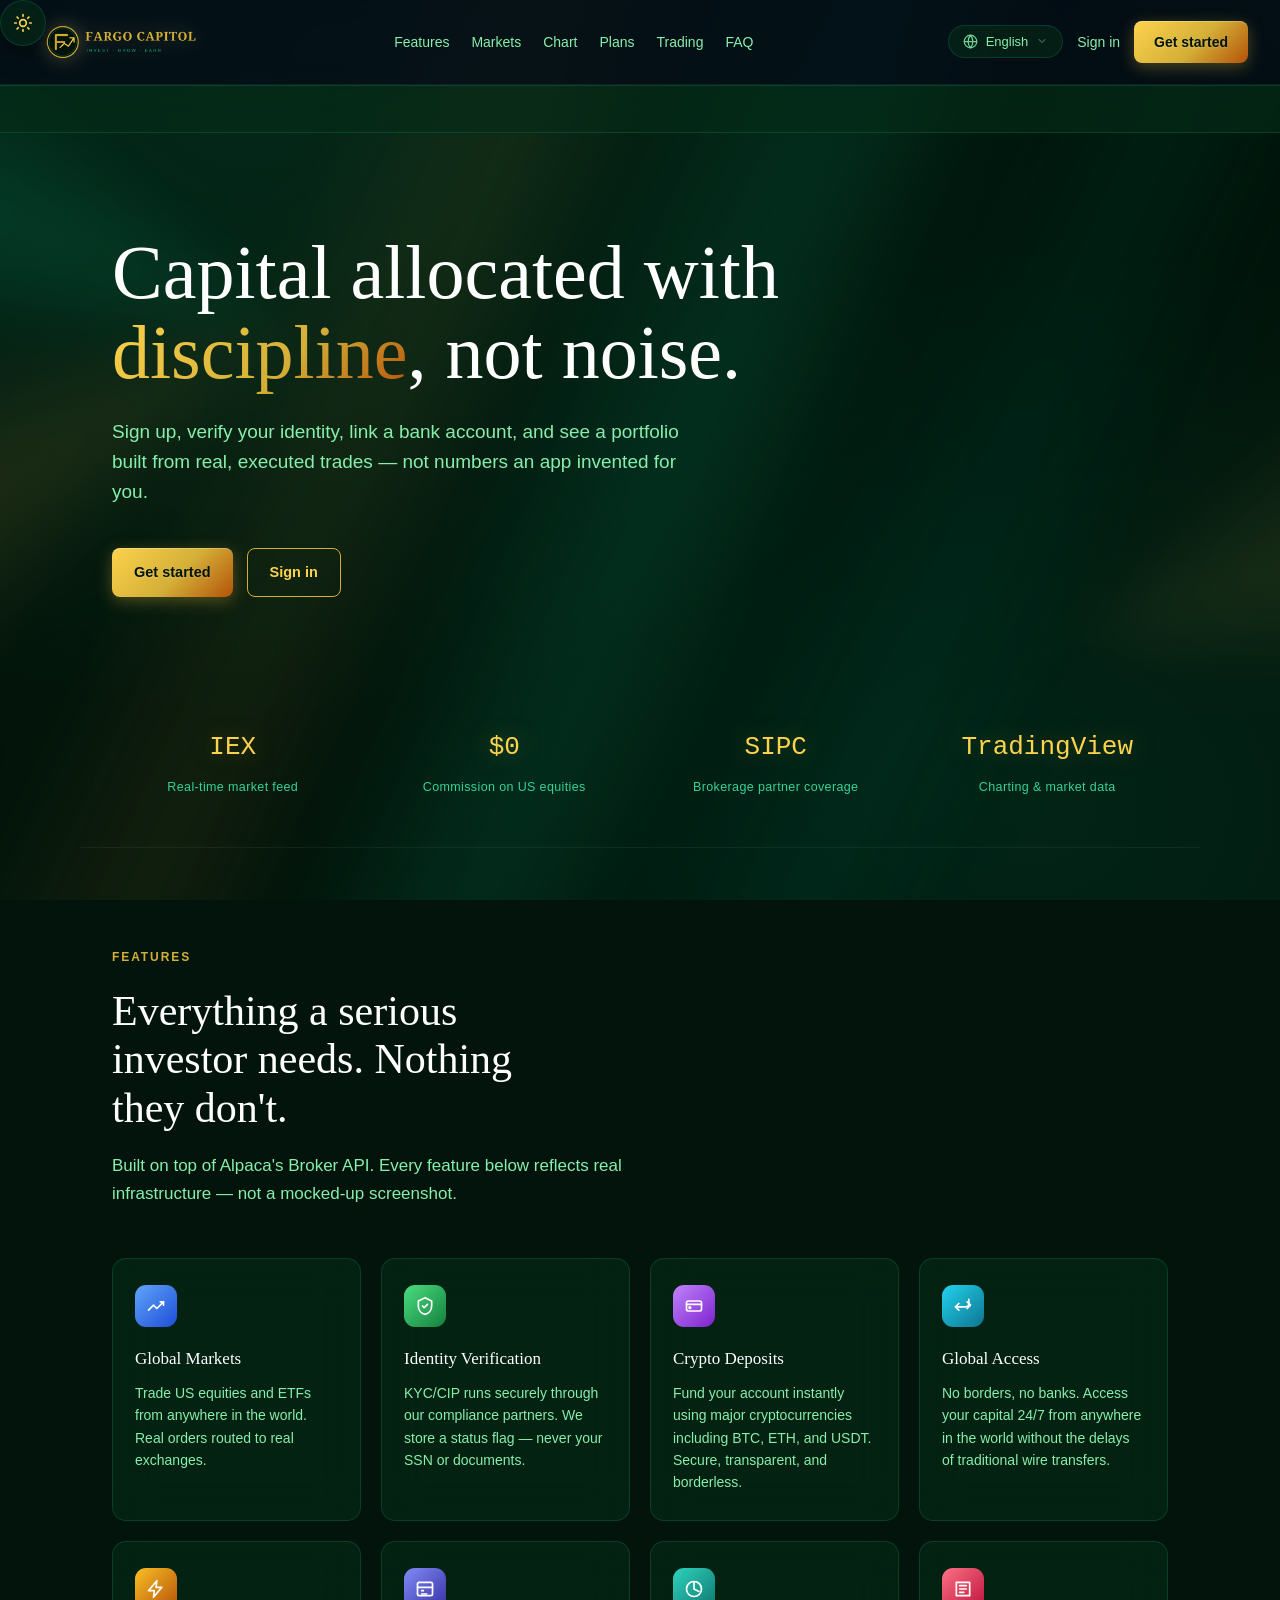
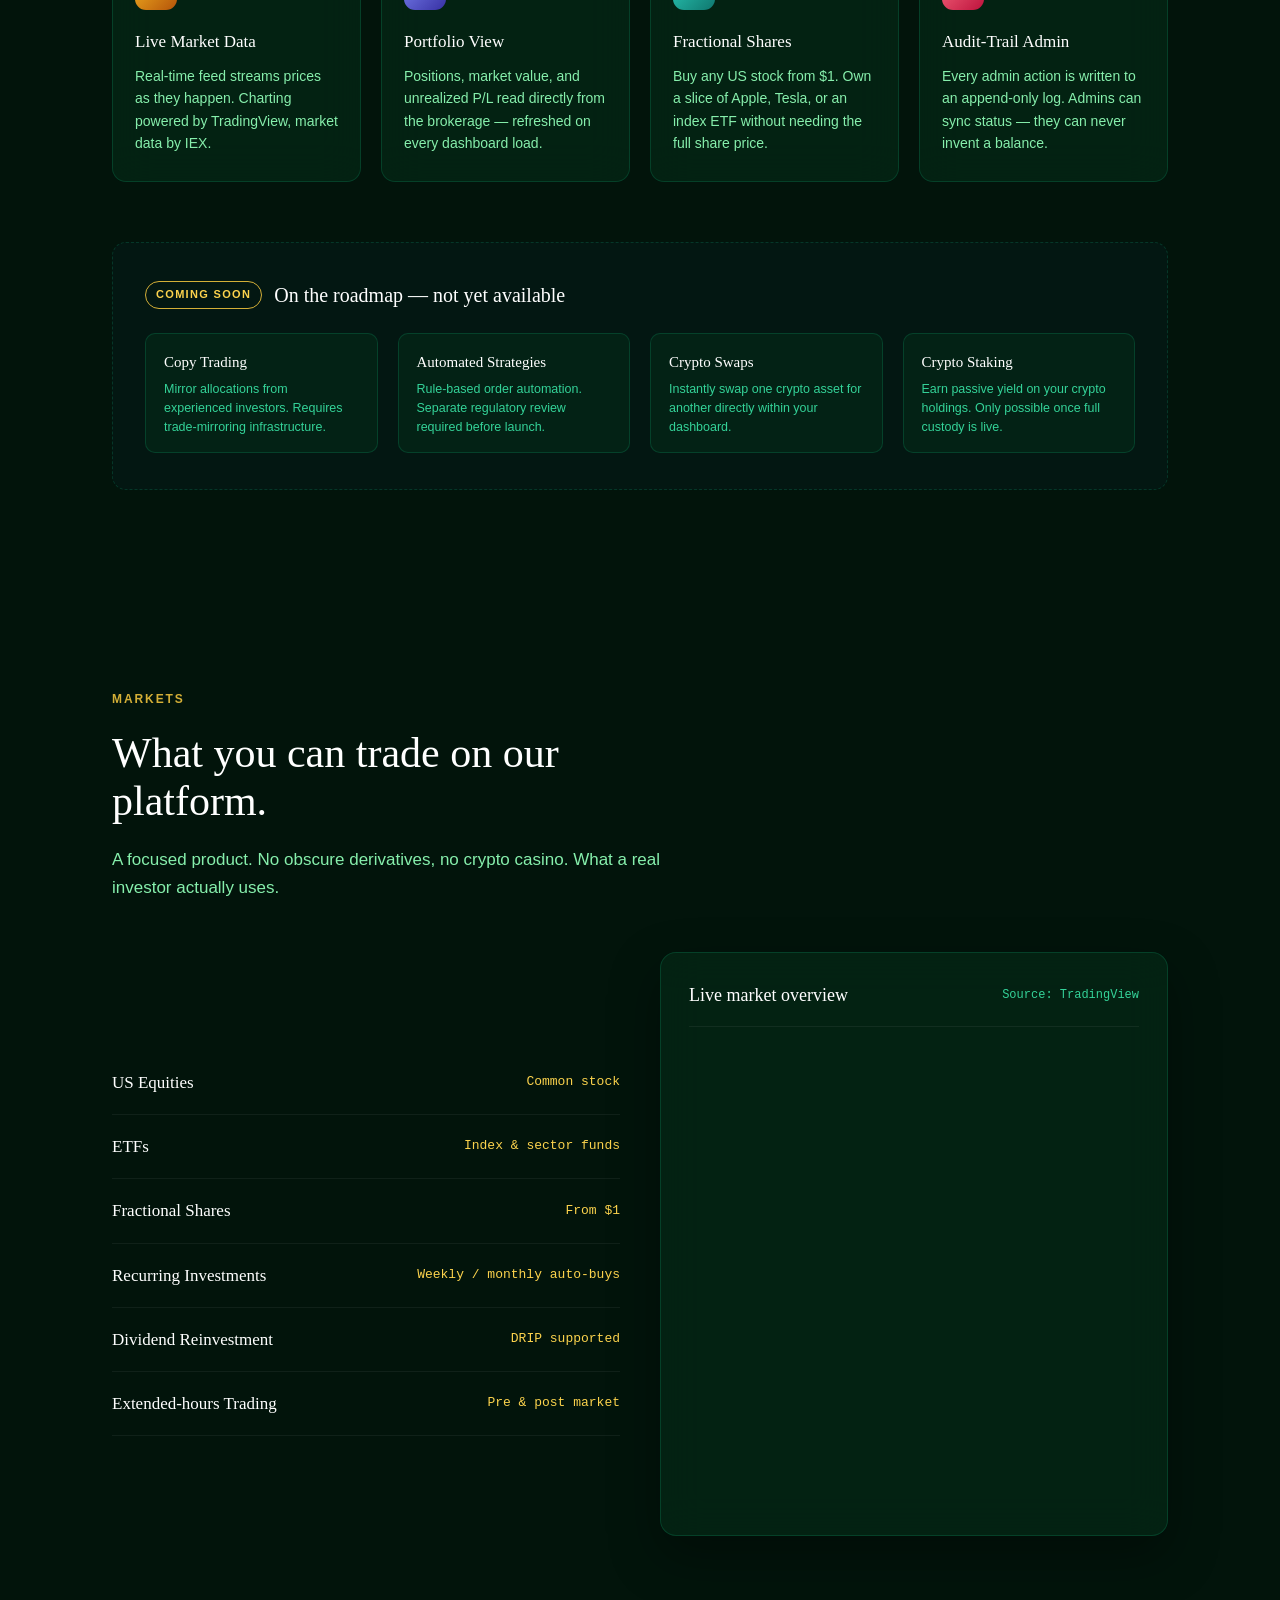
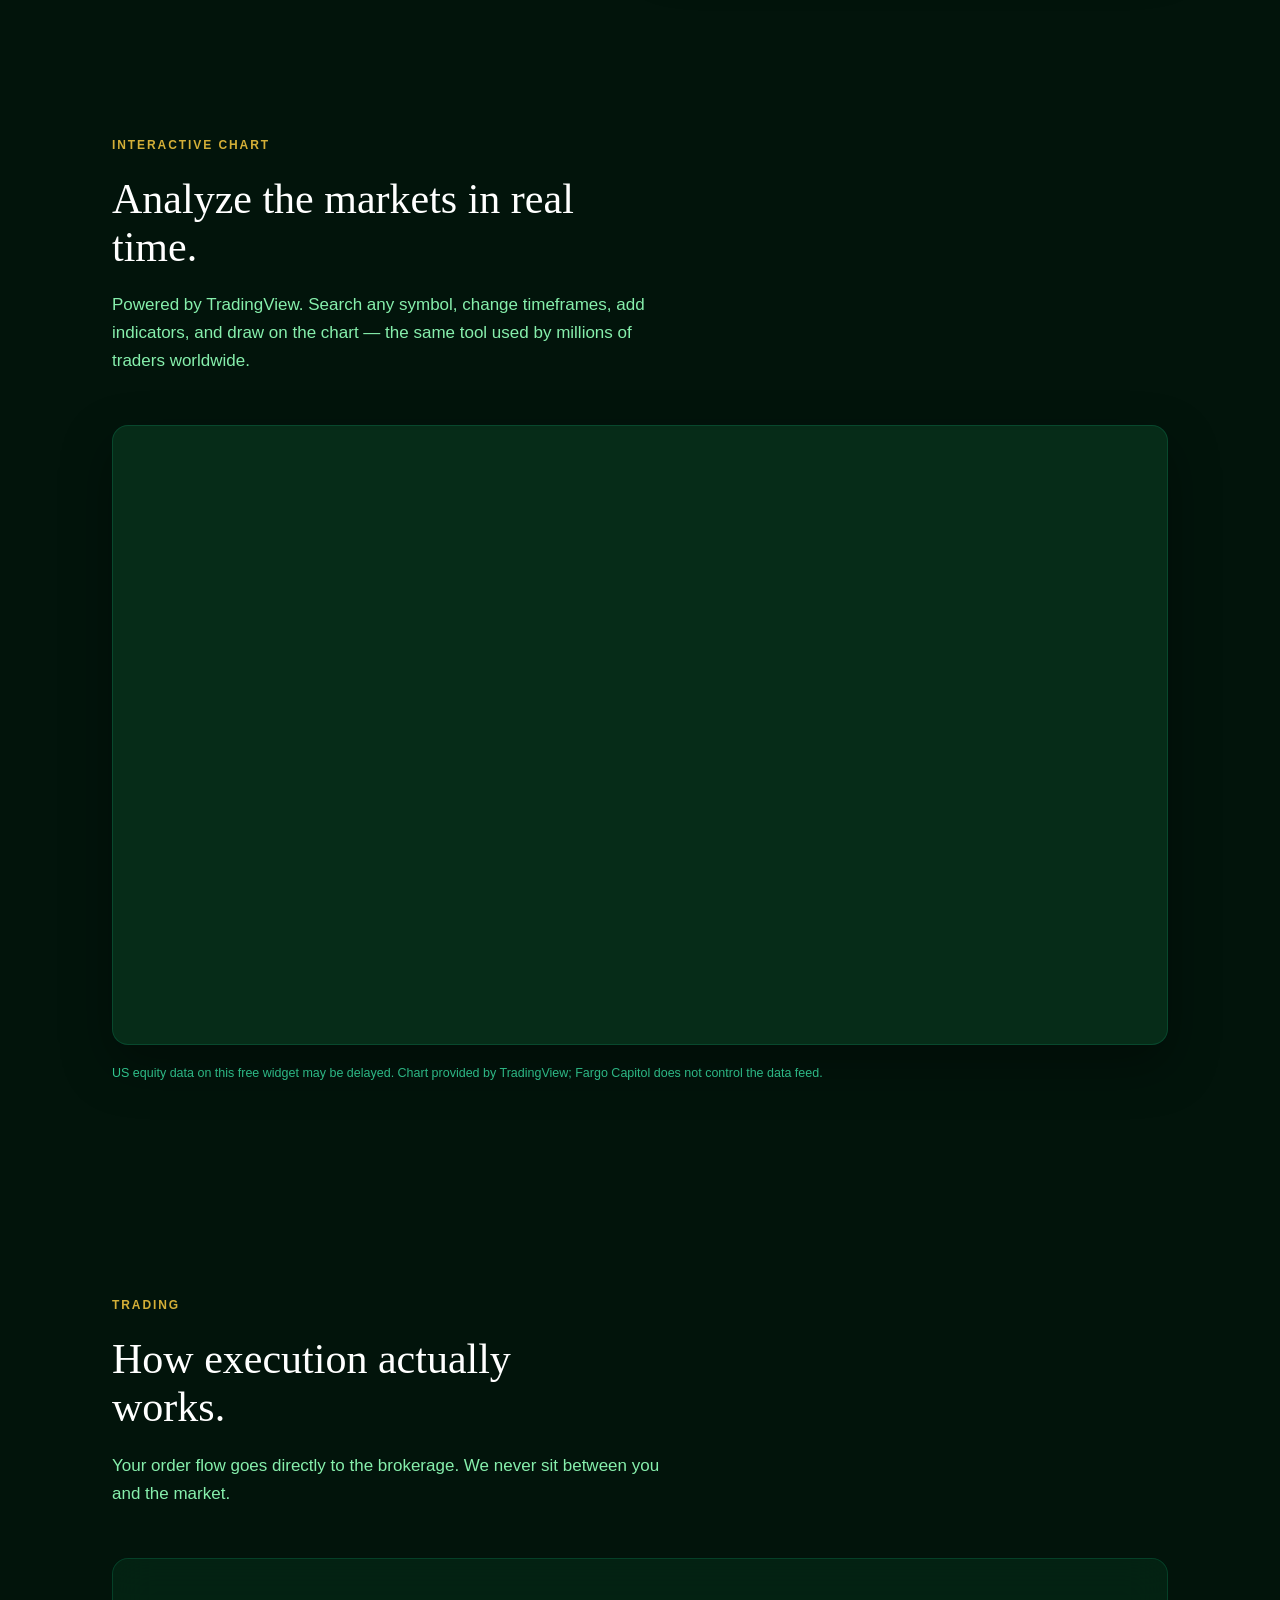
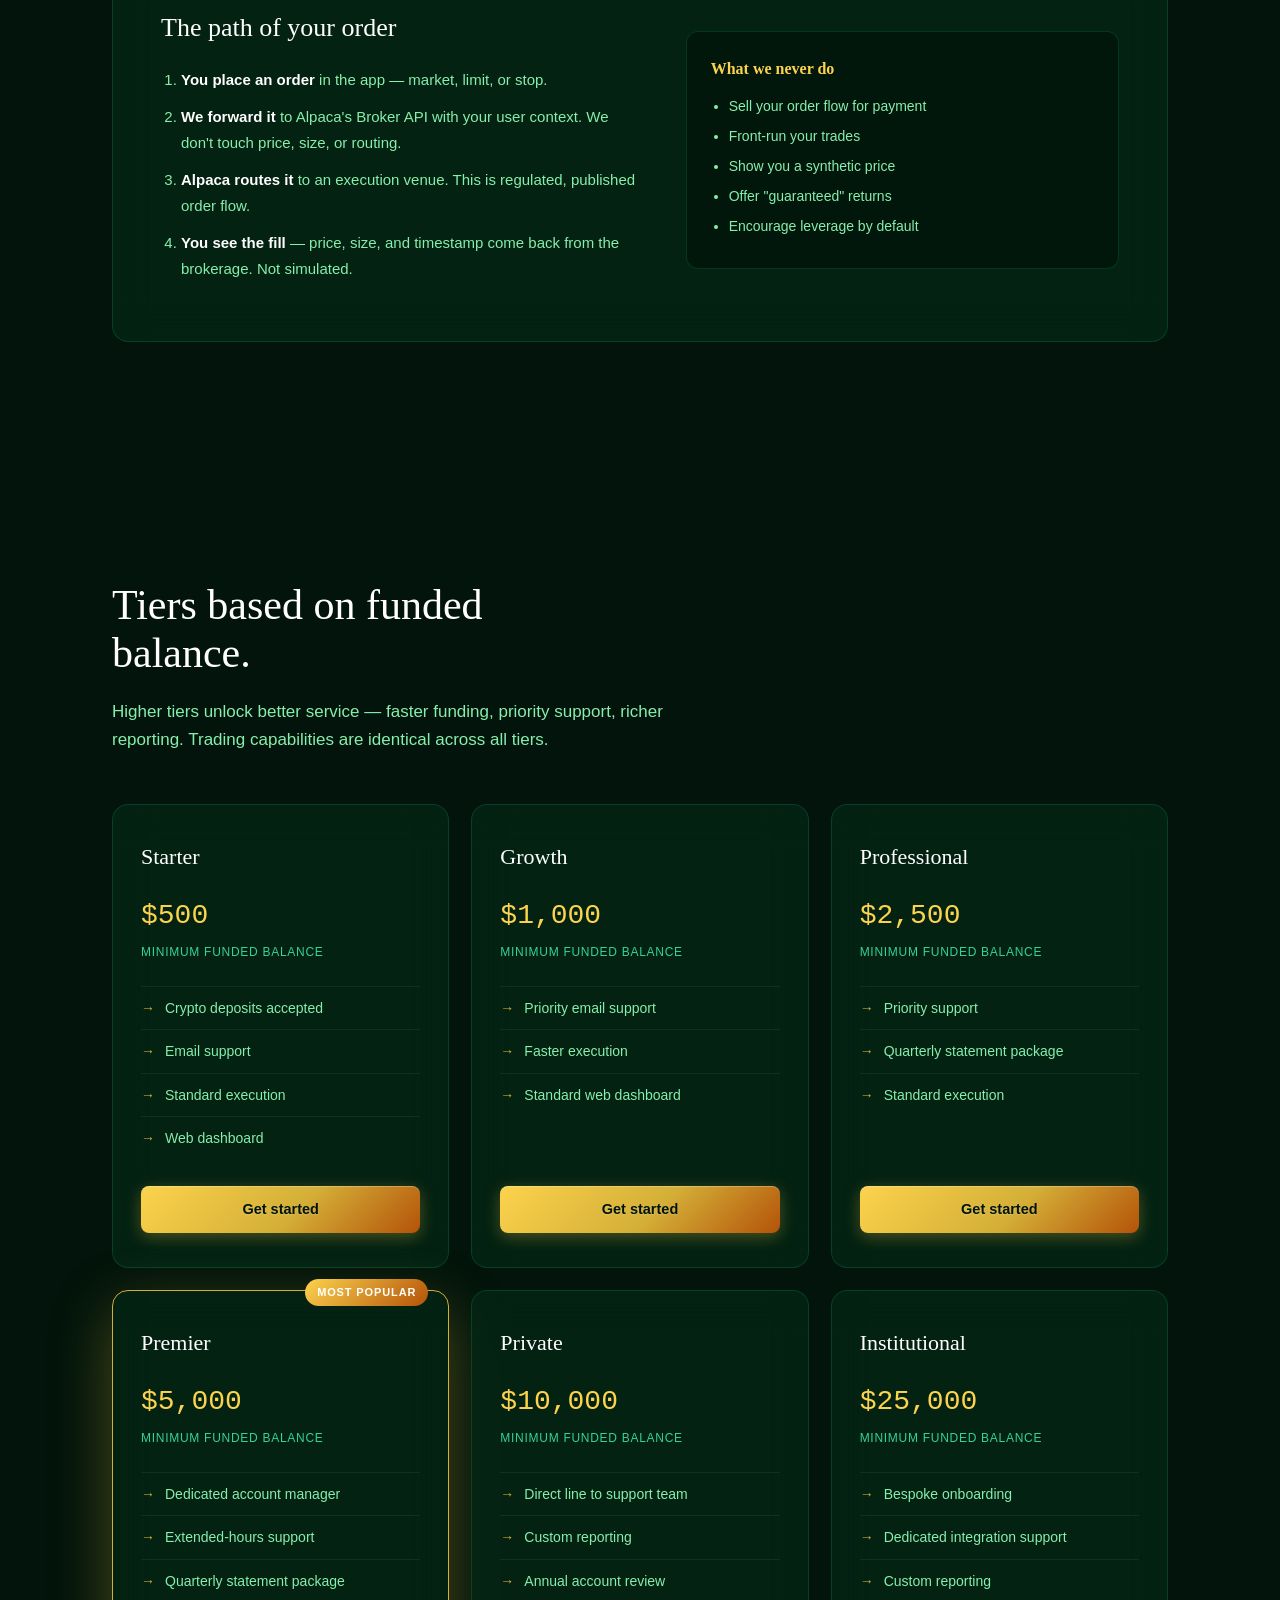
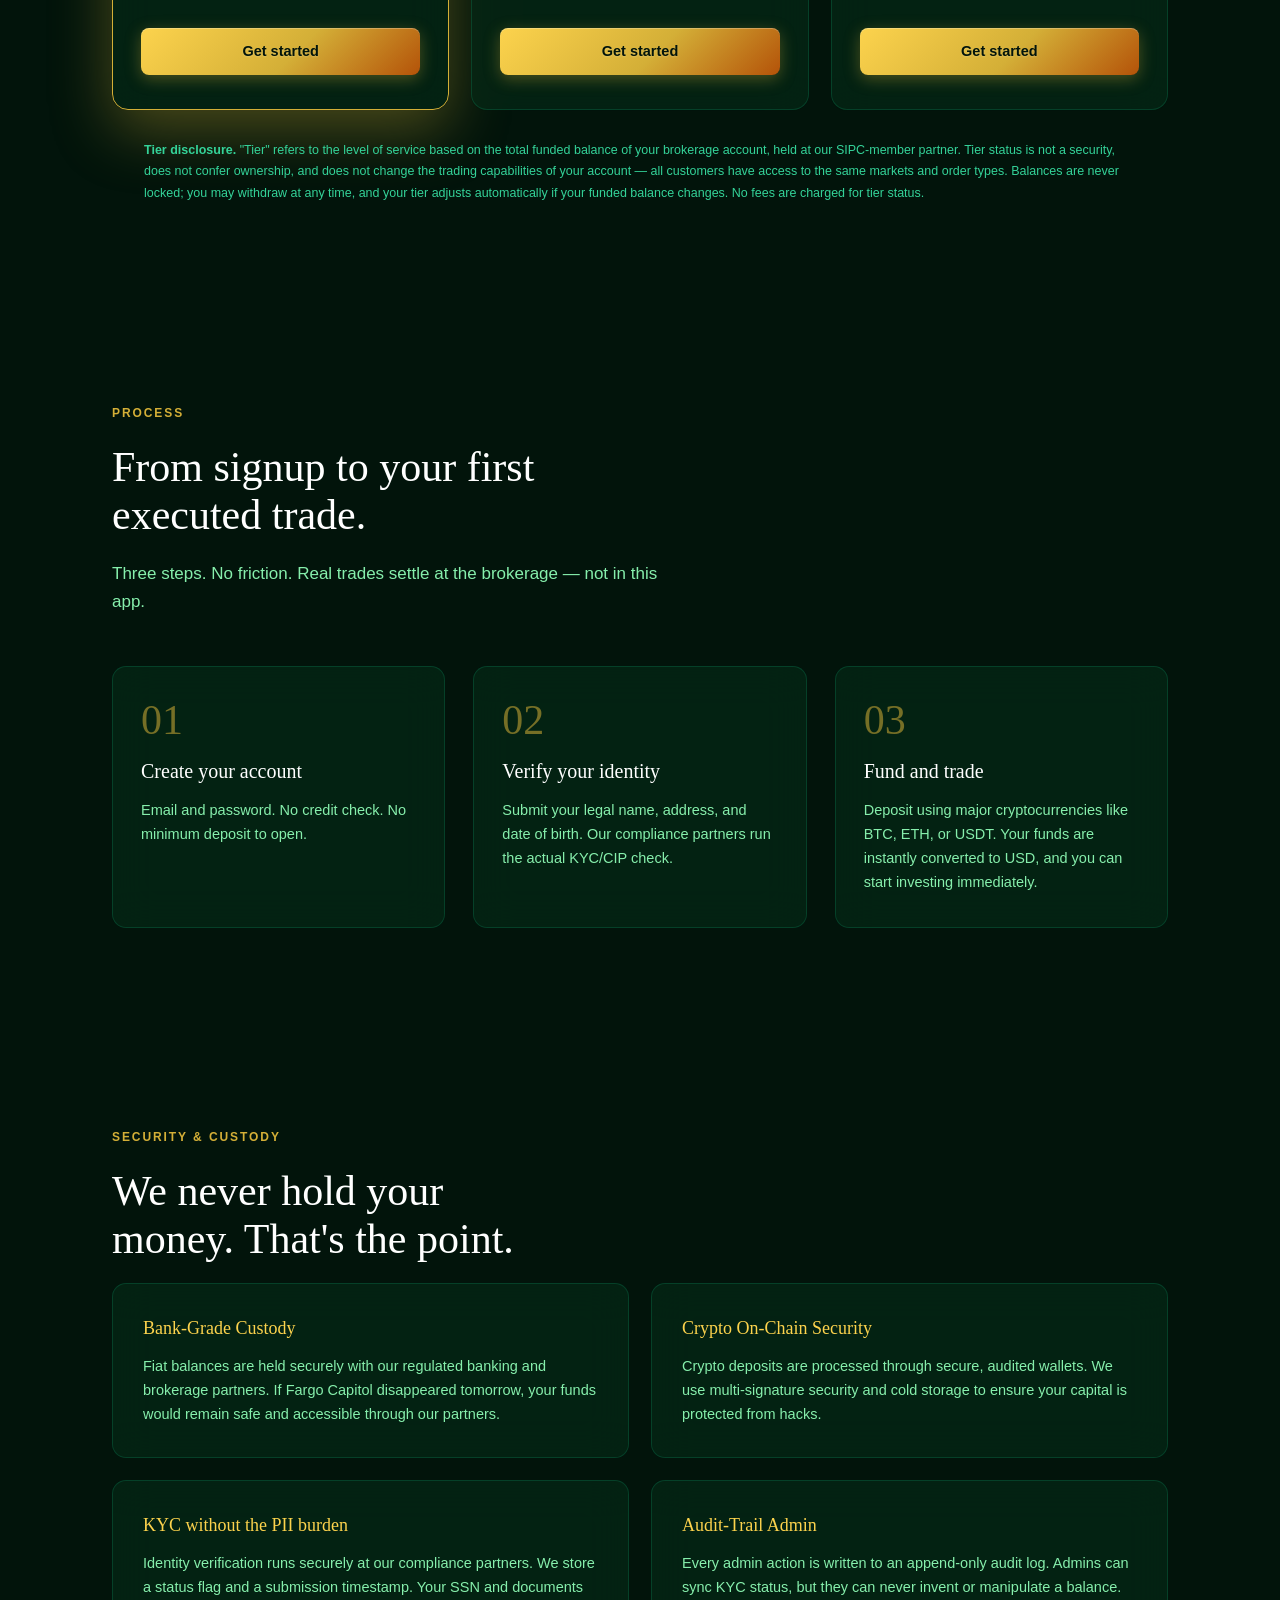
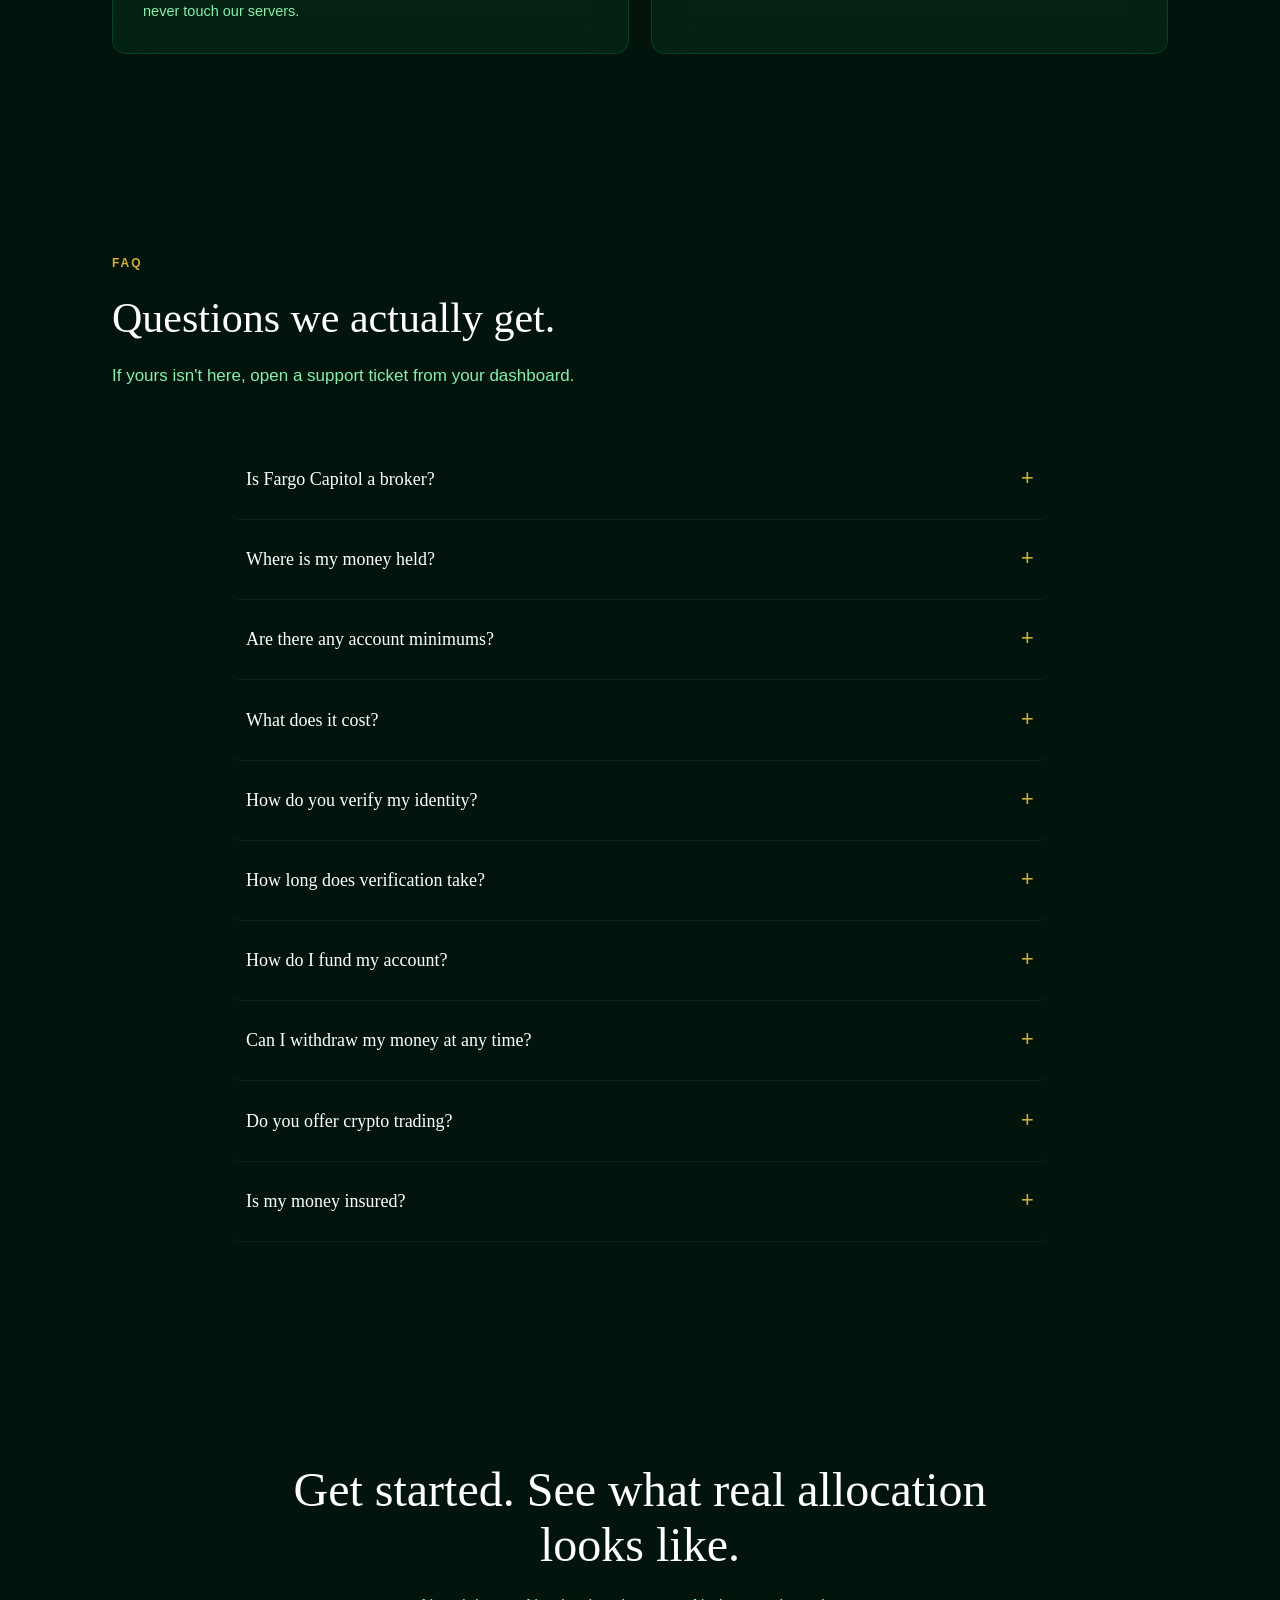
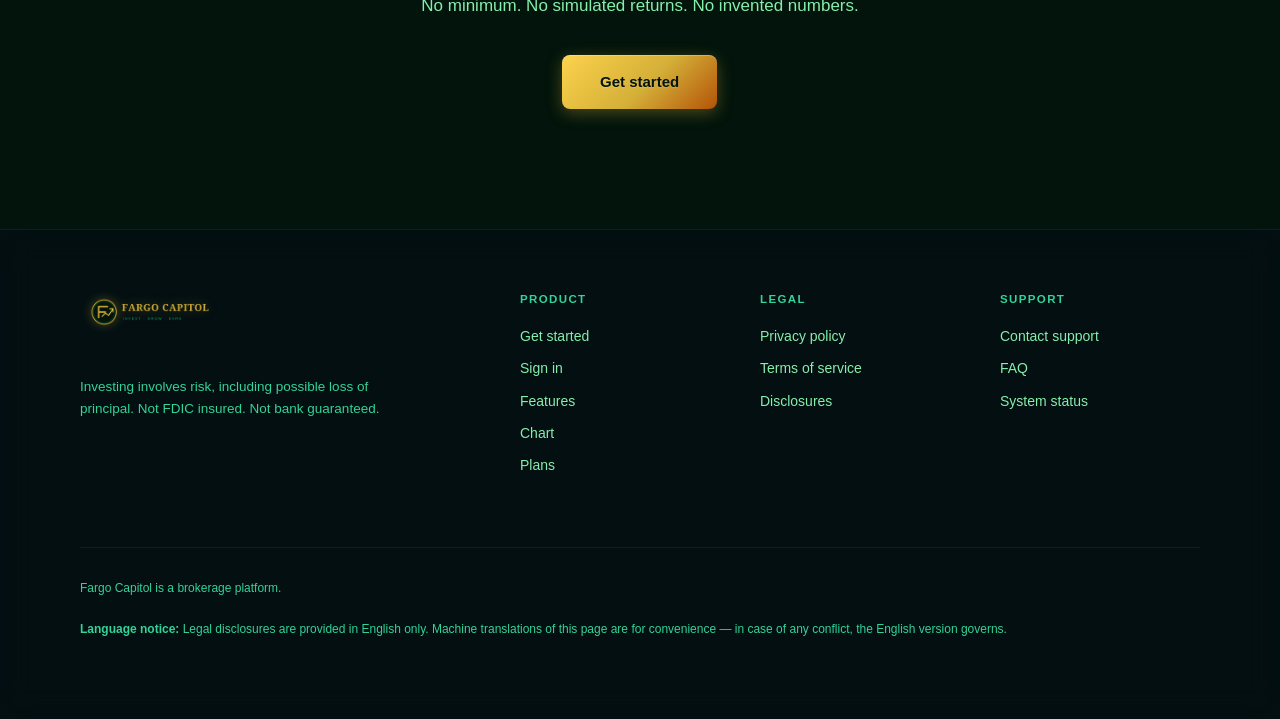
==== index.html @ 78cd5034 "Update paths for logo and theme script in index.html" ====
<!DOCTYPE html>
<html lang="en" data-theme="dark">
<head>
  <!-- PWA -->
<link rel="manifest" href="/manifest.webmanifest">
<meta name="theme-color" content="#02140B">
<meta name="apple-mobile-web-app-capable" content="yes">
<meta name="apple-mobile-web-app-status-bar-style" content="black-translucent">
<meta name="apple-mobile-web-app-title" content="WSC">
<link rel="apple-touch-icon" href="/images/pwa/icon-192-v2.png">
<link rel="icon" href="/images/pwa/icon-192-v2.png">
<meta charset="UTF-8">
<meta name="viewport" content="width=device-width, initial-scale=1.0">
<title>Fargo Capitol — Capital allocated with discipline</title>
<script>
  (function(){
    var t = localStorage.getItem("wsc_theme") || "dark";
    document.documentElement.setAttribute("data-theme", t);
  })();
</script>
<link rel="stylesheet" href="/css/styles.css">
<style>
  /* ============================================================
     LANDING PAGE
     ============================================================ */
  .lp-shell { position: relative; z-index: 1; min-height: 100vh; }

  /* Nav */
  .lp-nav {
    position: sticky; top: 0; z-index: 10;
    padding: 18px 32px;
    display: flex; align-items: center; justify-content: space-between;
    border-bottom: 1px solid var(--line-soft);
    background: rgba(5, 11, 24, 0.72);
    backdrop-filter: blur(18px);
  }
  html[data-theme="light"] .lp-nav { background: rgba(240, 244, 251, 0.78); }
  .lp-nav-mark { font-family: var(--serif); font-size: 20px; color: var(--text); text-decoration: none; }
  .lp-nav-mark em { font-style: normal; color: var(--gold-bright); }
  .lp-nav-links { display: flex; align-items: center; gap: 22px; }
  .lp-nav-links a { color: var(--text-dim); text-decoration: none; font-size: 14px; transition: color 0.2s; }
  .lp-nav-links a:hover { color: var(--text); }


  /* Language selector */
  .lang-select { position: relative; }
  .lang-trigger {
    display: inline-flex; align-items: center; gap: 8px;
    padding: 8px 14px; border-radius: 20px;
    border: 1px solid var(--line); background: var(--panel);
    color: var(--text-dim); font-size: 13px; font-family: var(--sans);
    cursor: pointer; transition: all 0.2s;
  }
  .lang-trigger:hover {
    border-color: var(--gold); color: var(--text);
    box-shadow: 0 0 0 1px rgba(96, 165, 250, 0.25), 0 8px 22px rgba(59, 130, 246, 0.18);
  }
  .lang-trigger .globe { width: 15px; height: 15px; opacity: 0.85; }
  .lang-trigger .caret { width: 12px; height: 12px; opacity: 0.6; transition: transform 0.2s; }
  .lang-trigger.open .caret { transform: rotate(180deg); }

  /* Apple-style glass menu */
  .lang-menu {
    position: absolute; top: calc(100% + 10px); right: 0;
    min-width: 220px; max-height: 340px; overflow: hidden;
    display: none; flex-direction: column;
    background: rgba(15, 26, 48, 0.75);
    backdrop-filter: blur(28px) saturate(180%);
    -webkit-backdrop-filter: blur(28px) saturate(180%);
    border: 1px solid rgba(255, 255, 255, 0.12);
    border-radius: 16px;
    box-shadow: 0 24px 60px rgba(0,0,0,0.55), inset 0 1px 0 rgba(255,255,255,0.08);
    z-index: 50; padding: 6px;
    animation: langIn 0.18s ease-out;
  }
  html[data-theme="light"] .lang-menu {
    background: rgba(255, 255, 255, 0.78);
    border-color: rgba(0, 0, 0, 0.08);
    box-shadow: 0 24px 60px rgba(0,0,0,0.18), inset 0 1px 0 rgba(255,255,255,0.9);
  }
  .lang-menu.open { display: flex; }
  @keyframes langIn {
    from { opacity: 0; transform: translateY(-6px) scale(0.97); }
    to   { opacity: 1; transform: translateY(0) scale(1); }
  }
  .lang-menu .list { overflow-y: auto; }
  .lang-menu .list::-webkit-scrollbar { width: 6px; }
  .lang-menu .list::-webkit-scrollbar-thumb { background: rgba(255,255,255,0.15); border-radius: 3px; }
  html[data-theme="light"] .lang-menu .list::-webkit-scrollbar-thumb { background: rgba(0,0,0,0.15); }
  .lang-menu .item {
    padding: 10px 14px; font-size: 14px; color: var(--text);
    border-radius: 10px; cursor: pointer;
    display: flex; align-items: center; gap: 10px;
    transition: background 0.12s;
  }
  .lang-menu .item:hover, .lang-menu .item.active { background: rgba(96, 165, 250, 0.16); }
  .lang-menu .item .flag { font-size: 16px; }
  .lang-menu .item .native { font-size: 12.5px; color: var(--text-dimmer); margin-left: auto; }

  /* Hero */
  .lp-hero { max-width: 1120px; margin: 0 auto; padding: 100px 32px 80px; }
  .lp-hero h1 {
    font-family: var(--serif); font-weight: 500;
    font-size: clamp(40px, 6.5vw, 76px);
    line-height: 1.05; max-width: 18ch;
    margin: 0 0 24px; color: var(--text);
  }
  .lp-hero h1 em {
    font-style: normal;
    background: linear-gradient(135deg, var(--gold-bright), var(--gold) 60%, var(--gold-deep));
    -webkit-background-clip: text; background-clip: text; color: transparent;
  }
  .lp-hero .subhead { font-size: 19px; max-width: 56ch; color: var(--text-dim); margin: 0 0 40px; line-height: 1.6; }
  .lp-hero .actions { display: flex; gap: 14px; flex-wrap: wrap; }

  /* TradingView Ticker Tape wrapper */
  .tv-ticker-wrapper {
    color-scheme: light;
    border-top: 1px solid var(--line);
    border-bottom: 1px solid var(--line);
    background: var(--panel);
    backdrop-filter: blur(16px);
    padding: 0;
    overflow: hidden;
    min-height: 46px;
  }
  .tv-ticker-wrapper iframe { display: block; }

  /* Trust bar */
  .lp-trust { max-width: 1120px; margin: 0 auto; padding: 50px 32px; display: grid; grid-template-columns: repeat(4, 1fr); gap: 30px; border-bottom: 1px solid var(--line-soft); }
  @media (max-width: 800px) { .lp-trust { grid-template-columns: repeat(2, 1fr); } }
  .lp-trust-item { text-align: center; }
  .lp-trust-item .value { font-family: var(--mono); font-size: 26px; color: var(--gold-bright); margin-bottom: 8px; text-shadow: 0 0 24px var(--gold-glow); }
  .lp-trust-item .label { font-size: 12.5px; color: var(--text-dimmer); letter-spacing: 0.03em; }

  /* Section shell */
  .lp-section { max-width: 1120px; margin: 0 auto; padding: 100px 32px; }
  .lp-label { font-size: 12px; letter-spacing: 0.16em; text-transform: uppercase; color: var(--gold); margin-bottom: 20px; font-weight: 600; }
  .lp-section h2 { font-family: var(--serif); font-weight: 500; font-size: clamp(28px, 4vw, 42px); max-width: 22ch; margin: 0 0 20px; line-height: 1.15; color: var(--text); }
  .lp-section .lede { color: var(--text-dim); font-size: 17px; max-width: 60ch; line-height: 1.65; margin: 0 0 50px; }

  /* Features */
  .lp-features { display: grid; grid-template-columns: repeat(4, 1fr); gap: 20px; }
  @media (max-width: 1000px) { .lp-features { grid-template-columns: repeat(2, 1fr); } }
  @media (max-width: 560px)  { .lp-features { grid-template-columns: 1fr; } }
  .lp-feature {
    background: var(--panel); border: 1px solid var(--line);
    border-radius: 14px; padding: 26px 22px;
    backdrop-filter: blur(20px);
    transition: transform 0.35s ease, border-color 0.35s ease, box-shadow 0.35s ease;
    display: flex; flex-direction: column;
  }
  .lp-feature:hover { transform: translateY(-6px); }
  .lp-feature .ico {
    width: 42px; height: 42px; border-radius: 11px;
    display: flex; align-items: center; justify-content: center;
    margin-bottom: 18px; color: #FFFFFF;
    transition: transform 0.35s ease;
  }
  .lp-feature:hover .ico { transform: scale(1.08) rotate(-4deg); }
  .lp-feature .ico svg { width: 20px; height: 20px; }
  .lp-feature[data-color="blue"]   .ico { background: linear-gradient(135deg, #60A5FA, #1D4ED8); }
  .lp-feature[data-color="green"]  .ico { background: linear-gradient(135deg, #4ADE80, #15803D); }
  .lp-feature[data-color="purple"] .ico { background: linear-gradient(135deg, #C084FC, #7E22CE); }
  .lp-feature[data-color="amber"]  .ico { background: linear-gradient(135deg, #FBBF24, #B45309); }
  .lp-feature[data-color="rose"]   .ico { background: linear-gradient(135deg, #FB7185, #BE123C); }
  .lp-feature[data-color="cyan"]   .ico { background: linear-gradient(135deg, #22D3EE, #0E7490); }
  .lp-feature[data-color="indigo"] .ico { background: linear-gradient(135deg, #818CF8, #3730A3); }
  .lp-feature[data-color="teal"]   .ico { background: linear-gradient(135deg, #2DD4BF, #0F766E); }
  .lp-feature[data-color="blue"]:hover {
    border-color: #60A5FA;
    box-shadow: 0 0 0 1px rgba(96,165,250,0.35), 0 20px 40px rgba(96,165,250,0.25), 0 0 60px rgba(96,165,250,0.18);
  }
  .lp-feature[data-color="green"]:hover {
    border-color: #4ADE80;
    box-shadow: 0 0 0 1px rgba(74,222,128,0.35), 0 20px 40px rgba(74,222,128,0.25), 0 0 60px rgba(74,222,128,0.18);
  }
  .lp-feature[data-color="purple"]:hover {
    border-color: #C084FC;
    box-shadow: 0 0 0 1px rgba(192,132,252,0.35), 0 20px 40px rgba(192,132,252,0.25), 0 0 60px rgba(192,132,252,0.18);
  }
  .lp-feature[data-color="amber"]:hover {
    border-color: #FBBF24;
    box-shadow: 0 0 0 1px rgba(251,191,36,0.35), 0 20px 40px rgba(251,191,36,0.25), 0 0 60px rgba(251,191,36,0.18);
  }
  .lp-feature[data-color="rose"]:hover {
    border-color: #FB7185;
    box-shadow: 0 0 0 1px rgba(251,113,133,0.35), 0 20px 40px rgba(251,113,133,0.25), 0 0 60px rgba(251,113,133,0.18);
  }
  .lp-feature[data-color="cyan"]:hover {
    border-color: #22D3EE;
    box-shadow: 0 0 0 1px rgba(34,211,238,0.35), 0 20px 40px rgba(34,211,238,0.25), 0 0 60px rgba(34,211,238,0.18);
  }
  .lp-feature[data-color="indigo"]:hover {
    border-color: #818CF8;
    box-shadow: 0 0 0 1px rgba(129,140,248,0.35), 0 20px 40px rgba(129,140,248,0.25), 0 0 60px rgba(129,140,248,0.18);
  }
  .lp-feature[data-color="teal"]:hover {
    border-color: #2DD4BF;
    box-shadow: 0 0 0 1px rgba(45,212,191,0.35), 0 20px 40px rgba(45,212,191,0.25), 0 0 60px rgba(45,212,191,0.18);
  }
  .lp-feature h3 { font-family: var(--serif); font-size: 17px; font-weight: 500; margin: 0 0 10px; color: var(--text); }
  .lp-feature p { color: var(--text-dim); font-size: 14px; line-height: 1.6; margin: 0; flex: 1; }

  /* Coming soon */
  .lp-soon { margin-top: 60px; padding: 36px 32px; border: 1px dashed var(--line); border-radius: 14px; background: rgba(59, 130, 246, 0.03); }
  .lp-soon-head { display: flex; align-items: center; gap: 12px; margin-bottom: 22px; }
  .lp-soon-head .badge { font-size: 11px; letter-spacing: 0.12em; text-transform: uppercase; color: var(--gold-bright); border: 1px solid var(--gold); padding: 4px 10px; border-radius: 20px; font-weight: 600; }
  .lp-soon-head h3 { font-family: var(--serif); font-size: 20px; font-weight: 500; margin: 0; color: var(--text); }
  .lp-soon-list { display: grid; grid-template-columns: repeat(4, 1fr); gap: 20px; }
  @media (max-width: 900px) { .lp-soon-list { grid-template-columns: repeat(2, 1fr); } }
  @media (max-width: 560px) { .lp-soon-list { grid-template-columns: 1fr; } }
  .lp-soon-item { padding: 16px 18px; border-radius: 10px; background: var(--panel); border: 1px solid var(--line); transition: transform 0.3s ease, border-color 0.3s ease, box-shadow 0.3s ease; }
  .lp-soon-item:hover { transform: translateY(-4px); border-color: var(--gold); box-shadow: 0 0 0 1px rgba(96,165,250,0.25), 0 16px 36px rgba(59,130,246,0.22), 0 0 50px rgba(59,130,246,0.15); }
  .lp-soon-item .name { font-family: var(--serif); font-size: 15px; color: var(--text); margin-bottom: 6px; }
  .lp-soon-item .desc { font-size: 12.5px; color: var(--text-dimmer); line-height: 1.5; }

  /* Markets */
  .lp-markets { display: grid; grid-template-columns: 1fr 1fr; gap: 40px; align-items: center; }
  @media (max-width: 800px) { .lp-markets { grid-template-columns: 1fr; } }
  .lp-markets-list { list-style: none; padding: 0; margin: 0; }
  .lp-markets-list li { padding: 18px 0; border-bottom: 1px solid var(--line-soft); display: flex; justify-content: space-between; align-items: center; color: var(--text-dim); font-size: 15px; transition: padding-left 0.25s ease, color 0.25s ease; }
  .lp-markets-list li:hover { padding-left: 8px; color: var(--text); }
  .lp-markets-list li strong { color: var(--text); font-family: var(--serif); font-size: 17px; font-weight: 500; }
  .lp-markets-list li span { font-family: var(--mono); font-size: 13px; color: var(--gold-bright); }

  /* TradingView chart wrapper */
  .tv-embed-container {
    color-scheme: light;
    width: 100%;
    height: 620px;
    border-radius: 16px;
    overflow: hidden;
    border: 1px solid var(--line);
    background: var(--panel-solid);
    box-shadow: 0 20px 50px rgba(0, 0, 0, 0.35);
    transition: border-color 0.35s ease, box-shadow 0.35s ease;
  }
  .tv-embed-container:hover {
    border-color: var(--gold);
    box-shadow: 0 0 0 1px rgba(96,165,250,0.3),
                0 24px 52px rgba(59,130,246,0.26),
                0 0 80px rgba(59,130,246,0.16);
  }
  @media (max-width: 700px) { .tv-embed-container { height: 460px; border-radius: 12px; } }
  .tv-embed-container .tradingview-widget-container__widget { width: 100%; height: 100%; }

  /* Live market card */
  .lp-market-card { background: var(--panel); border: 1px solid var(--line); border-radius: 16px; padding: 28px; backdrop-filter: blur(20px); box-shadow: 0 20px 50px rgba(0,0,0,0.35); transition: border-color 0.35s ease, box-shadow 0.35s ease; }
  .lp-market-card:hover { border-color: var(--gold); box-shadow: 0 0 0 1px rgba(96,165,250,0.3), 0 24px 52px rgba(59,130,246,0.26), 0 0 80px rgba(59,130,246,0.16); }
  .lp-market-head { display: flex; align-items: center; justify-content: space-between; margin-bottom: 20px; padding-bottom: 16px; border-bottom: 1px solid var(--line-soft); }
  .lp-market-head h3 { font-family: var(--serif); font-size: 18px; font-weight: 500; margin: 0; }
  .lp-market-head .meta { font-size: 12px; color: var(--text-dimmer); font-family: var(--mono); }

  /* Override tv-embed-container styles for the market overview card */
  .tv-market-overview {
    height: 460px !important;
    border: 0 !important;
    box-shadow: none !important;
    background: transparent !important;
    border-radius: 0 !important;
  }
  .tv-market-overview:hover {
    box-shadow: none !important;
  }

  /* Trading */
  .lp-trading { background: var(--panel); border: 1px solid var(--line); border-radius: 16px; padding: 48px; backdrop-filter: blur(20px); display: grid; grid-template-columns: 1.1fr 1fr; gap: 48px; align-items: center; transition: border-color 0.35s ease, box-shadow 0.35s ease; }
  .lp-trading:hover { border-color: var(--gold); box-shadow: 0 0 0 1px rgba(96,165,250,0.25), 0 24px 48px rgba(59,130,246,0.22), 0 0 80px rgba(59,130,246,0.15); }
  @media (max-width: 800px) { .lp-trading { grid-template-columns: 1fr; padding: 32px; } }
  .lp-trading h3 { font-family: var(--serif); font-size: 26px; font-weight: 500; margin: 0 0 18px; }
  .lp-trading ol { padding-left: 20px; margin: 0; }
  .lp-trading ol li { color: var(--text-dim); line-height: 1.7; margin-bottom: 12px; font-size: 15px; }
  .lp-trading ol li strong { color: var(--text); }
  .lp-trading .side { background: rgba(0,0,0,0.3); border: 1px solid var(--line); border-radius: 12px; padding: 24px; }
  html[data-theme="light"] .lp-trading .side { background: rgba(255,255,255,0.5); }
  .lp-trading .side h4 { font-family: var(--serif); font-size: 16px; margin: 0 0 14px; color: var(--gold-bright); }
  .lp-trading .side ul { padding-left: 18px; margin: 0; }
  .lp-trading .side ul li { color: var(--text-dim); font-size: 14px; line-height: 1.7; margin-bottom: 6px; }

  /* Plans */
  .lp-plans { display: grid; grid-template-columns: repeat(3, 1fr); gap: 22px; }
  @media (max-width: 1000px) { .lp-plans { grid-template-columns: 1fr 1fr; } }
  @media (max-width: 640px) { .lp-plans { grid-template-columns: 1fr; } }
  .lp-plan { background: var(--panel); border: 1px solid var(--line); border-radius: 16px; padding: 34px 28px; backdrop-filter: blur(20px); position: relative; transition: transform 0.35s ease, border-color 0.35s ease, box-shadow 0.35s ease; display: flex; flex-direction: column; }
  .lp-plan:hover { transform: translateY(-6px); border-color: var(--gold); box-shadow: 0 0 0 1px rgba(96,165,250,0.3), 0 24px 52px rgba(59,130,246,0.28), 0 0 80px rgba(59,130,246,0.18); }
  .lp-plan.featured { border-color: var(--gold); box-shadow: 0 20px 60px var(--gold-glow); }
  .lp-plan.featured:hover { box-shadow: 0 0 0 1px rgba(96,165,250,0.45), 0 28px 60px rgba(59,130,246,0.38), 0 0 100px rgba(59,130,246,0.28); }
  .lp-plan .tag { position: absolute; top: -12px; right: 20px; background: linear-gradient(135deg, var(--gold-bright), var(--gold-deep)); color: #FFFFFF; font-size: 11px; font-weight: 700; letter-spacing: 0.08em; text-transform: uppercase; padding: 5px 12px; border-radius: 20px; }
  .lp-plan h3 { font-family: var(--serif); font-size: 22px; font-weight: 500; margin: 0 0 6px; }
  .lp-plan .minimum { font-family: var(--mono); font-size: 28px; color: var(--gold-bright); margin: 14px 0 4px; }
  .lp-plan .minimum-label { font-size: 12px; color: var(--text-dimmer); letter-spacing: 0.06em; text-transform: uppercase; margin-bottom: 24px; }
  .lp-plan ul { list-style: none; padding: 0; margin: 0 0 26px; flex: 1; }
  .lp-plan ul li { padding: 10px 0; border-top: 1px solid var(--line-soft); color: var(--text-dim); font-size: 14px; display: flex; gap: 10px; align-items: flex-start; }
  .lp-plan ul li::before { content: "→"; color: var(--gold); flex-shrink: 0; }

  /* Process */
  .lp-steps { display: grid; grid-template-columns: repeat(3, 1fr); gap: 28px; }
  @media (max-width: 800px) { .lp-steps { grid-template-columns: 1fr; } }
  .lp-step { background: var(--panel); border: 1px solid var(--line); border-radius: 14px; padding: 32px 28px; backdrop-filter: blur(20px); transition: transform 0.35s ease, border-color 0.35s ease, box-shadow 0.35s ease; }
  .lp-step:hover { transform: translateY(-6px); border-color: var(--gold); box-shadow: 0 0 0 1px rgba(96,165,250,0.3), 0 24px 52px rgba(59,130,246,0.26), 0 0 80px rgba(59,130,246,0.16); }
  .lp-step .num { font-family: var(--serif); font-size: 42px; color: var(--gold); opacity: 0.55; margin-bottom: 14px; line-height: 1; }
  .lp-step h3 { font-family: var(--serif); font-size: 20px; font-weight: 500; margin: 0 0 12px; color: var(--text); }
  .lp-step p { color: var(--text-dim); font-size: 14.5px; line-height: 1.65; margin: 0; }

  /* Security */
  .lp-security { display: grid; grid-template-columns: repeat(2, 1fr); gap: 22px; }
  @media (max-width: 800px) { .lp-security { grid-template-columns: 1fr; } }
  .lp-security-card { background: var(--panel); border: 1px solid var(--line); border-radius: 14px; padding: 30px; backdrop-filter: blur(20px); transition: transform 0.35s ease, border-color 0.35s ease, box-shadow 0.35s ease; }
  .lp-security-card:hover { transform: translateY(-5px); border-color: var(--gold); box-shadow: 0 0 0 1px rgba(96,165,250,0.3), 0 22px 48px rgba(59,130,246,0.26), 0 0 70px rgba(59,130,246,0.16); }
  .lp-security-card h3 { font-family: var(--serif); font-size: 18px; font-weight: 500; margin: 0 0 12px; color: var(--gold-bright); }
  .lp-security-card p { color: var(--text-dim); font-size: 14.5px; line-height: 1.65; margin: 0; }

  /* FAQ */
  .lp-faq { max-width: 820px; margin: 0 auto; }
  .lp-faq-item { border-bottom: 1px solid var(--line-soft); padding: 22px 16px; border-radius: 10px; transition: background 0.3s ease, box-shadow 0.3s ease, border-color 0.3s ease; }
  .lp-faq-item:hover { background: rgba(59, 130, 246, 0.04); box-shadow: 0 0 0 1px rgba(96,165,250,0.18), 0 8px 26px rgba(59,130,246,0.12); }
  .lp-faq-item summary { cursor: pointer; font-family: var(--serif); font-size: 18px; color: var(--text); font-weight: 500; list-style: none; display: flex; justify-content: space-between; align-items: center; gap: 16px; }
  .lp-faq-item summary::-webkit-details-marker { display: none; }
  .lp-faq-item summary::after { content: "+"; font-family: var(--mono); font-size: 22px; color: var(--gold); transition: transform 0.2s; }
  .lp-faq-item[open] summary::after { transform: rotate(45deg); }
  .lp-faq-item p { color: var(--text-dim); font-size: 15px; line-height: 1.7; margin: 16px 0 0; }

  /* CTA */
  .lp-cta { text-align: center; padding: 120px 32px; max-width: 800px; margin: 0 auto; }
  .lp-cta h2 { font-family: var(--serif); font-weight: 500; font-size: clamp(30px, 5vw, 48px); margin: 0 0 20px; line-height: 1.15; }
  .lp-cta p { color: var(--text-dim); font-size: 17px; margin: 0 0 36px; line-height: 1.6; }

  /* Footer */
  .lp-footer { border-top: 1px solid var(--line-soft); padding: 60px 32px 80px; background: rgba(5, 11, 24, 0.5); backdrop-filter: blur(16px); }
  html[data-theme="light"] .lp-footer { background: rgba(240, 244, 251, 0.6); }
  .lp-footer-grid { max-width: 1120px; margin: 0 auto; display: grid; grid-template-columns: 2fr 1fr 1fr 1fr; gap: 40px; }
  @media (max-width: 700px) { .lp-footer-grid { grid-template-columns: 1fr 1fr; } }
  .lp-footer-grid h4 { font-size: 11.5px; letter-spacing: 0.12em; text-transform: uppercase; color: var(--text-dimmer); margin: 0 0 16px; font-family: var(--sans); font-weight: 600; }
  .lp-footer-grid a { display: block; color: var(--text-dim); text-decoration: none; font-size: 14px; margin-bottom: 10px; transition: color 0.2s; }
  .lp-footer-grid a:hover { color: var(--gold-bright); }
  .lp-disclosure { max-width: 1120px; margin: 60px auto 0; padding-top: 30px; border-top: 1px solid var(--line-soft); font-size: 12px; color: var(--text-dimmer); line-height: 1.7; }

  .lp-tier-disclosure { max-width: 1120px; margin: 30px auto 0; padding: 0 32px; font-size: 12.5px; color: var(--text-dimmer); line-height: 1.7; }

  /* Reveal animations */
  .reveal { opacity: 0; transform: translateY(40px); transition: opacity 0.75s cubic-bezier(0.22, 1, 0.36, 1), transform 0.75s cubic-bezier(0.22, 1, 0.36, 1); will-change: opacity, transform; }
  .reveal.is-visible { opacity: 1; transform: translateY(0); }
  .reveal-stagger > * { opacity: 0; transform: translateY(40px); transition: opacity 0.7s cubic-bezier(0.22, 1, 0.36, 1), transform 0.7s cubic-bezier(0.22, 1, 0.36, 1); }
  .reveal-stagger.is-visible > * { opacity: 1; transform: translateY(0); }
  .reveal-stagger.is-visible > *:nth-child(1) { transition-delay: 0.00s; }
  .reveal-stagger.is-visible > *:nth-child(2) { transition-delay: 0.06s; }
  .reveal-stagger.is-visible > *:nth-child(3) { transition-delay: 0.12s; }
  .reveal-stagger.is-visible > *:nth-child(4) { transition-delay: 0.18s; }
  .reveal-stagger.is-visible > *:nth-child(5) { transition-delay: 0.24s; }
  .reveal-stagger.is-visible > *:nth-child(6) { transition-delay: 0.30s; }
  .reveal-stagger.is-visible > *:nth-child(7) { transition-delay: 0.36s; }
  .reveal-stagger.is-visible > *:nth-child(8) { transition-delay: 0.42s; }
  .reveal-hero { opacity: 0; transform: translateY(60px); transition: opacity 1.1s cubic-bezier(0.22, 1, 0.36, 1), transform 1.1s cubic-bezier(0.22, 1, 0.36, 1); }
  .reveal-hero.is-visible { opacity: 1; transform: translateY(0); }

  @media (prefers-reduced-motion: reduce) {
    .reveal, .reveal-stagger > *, .reveal-hero {
      opacity: 1 !important; transform: none !important; transition: none !important;
    }
  }

  /* Hide Google's default translate UI */
  .goog-te-banner-frame, #goog-gt-tt, .goog-te-balloon-frame { display: none !important; }
  body { top: 0 !important; }
  .goog-text-highlight { background: transparent !important; box-shadow: none !important; }
   /* ============================================================
     PAGE PRELOADER
     ============================================================ */
  .wsc-preloader {
    position: fixed;
    inset: 0;
    z-index: 9999;
    background: #02140B;
    display: flex;
    flex-direction: column;
    align-items: center;
    justify-content: center;
    gap: 0;
    opacity: 1;
    transition: opacity 0.5s ease;
    overflow: hidden;
    padding: 24px;
  }
  html[data-theme="light"] .wsc-preloader {
    background: #F0F4FB;
  }
  .wsc-preloader.fade-out {
    opacity: 0;
    pointer-events: none;
  }

  /* ---------- Rings + logo stage ---------- */
  .wsc-preloader-stage {
    position: relative;
    width: 300px;
    height: 300px;
    display: flex;
    align-items: center;
    justify-content: center;
    flex-shrink: 0;
    margin-bottom: 28px;
  }
  @media (max-width: 700px) {
    .wsc-preloader-stage { width: 220px; height: 220px; margin-bottom: 22px; }
  }

  .wsc-preloader-ring {
    position: absolute;
    border-radius: 50%;
    border: 2px solid transparent;
    animation: wscSpin linear infinite;
    will-change: transform;
    pointer-events: none;
  }
  .wsc-preloader-ring.ring-1 {
    border-top-color: #F5D67B;
    border-right-color: #F5D67B;
    animation-duration: 1.4s;
    inset: 0;
    filter: drop-shadow(0 0 6px rgba(245, 214, 123, 0.5));
  }
  .wsc-preloader-ring.ring-2 {
    border-top-color: #D4AF37;
    animation-duration: 2.0s;
    animation-direction: reverse;
    inset: 18px;
    filter: drop-shadow(0 0 5px rgba(212, 175, 55, 0.45));
  }
  .wsc-preloader-ring.ring-3 {
    border-bottom-color: #B8892B;
    animation-duration: 2.8s;
    inset: 36px;
    filter: drop-shadow(0 0 5px rgba(184, 137, 43, 0.45));
  }
  .wsc-preloader-ring.ring-4 {
    border-top-color: rgba(245, 214, 123, 0.65);
    animation-duration: 3.6s;
    animation-direction: reverse;
    inset: 54px;
    filter: drop-shadow(0 0 4px rgba(245, 214, 123, 0.4));
  }
  @media (max-width: 700px) {
    .wsc-preloader-ring { border-width: 1.5px; }
    .wsc-preloader-ring.ring-1 { inset: 0;   }
    .wsc-preloader-ring.ring-2 { inset: 12px; }
    .wsc-preloader-ring.ring-3 { inset: 24px; }
    .wsc-preloader-ring.ring-4 { inset: 36px; }
  }

  @keyframes wscSpin {
    to { transform: rotate(360deg); }
  }

  /* ---------- Logo badge in the middle of the rings ---------- */
  .wsc-preloader-logo {
    position: relative;
    z-index: 1;
    width: 150px;
    height: 150px;
    display: flex;
    align-items: center;
    justify-content: center;
    border-radius: 50%;
    background: rgba(15, 26, 48, 0.6);
    border: 1px solid rgba(212, 175, 106, 0.35);
    box-shadow:
      0 0 0 12px rgba(212, 175, 106, 0.05),
      0 0 40px 12px rgba(212, 175, 106, 0.18),
      0 20px 60px rgba(212, 175, 106, 0.14);
    animation: wscLogoPulse 2.4s ease-in-out infinite;
  }
  html[data-theme="light"] .wsc-preloader-logo {
    background: rgba(255, 255, 255, 0.9);
    border-color: rgba(184, 137, 43, 0.4);
    box-shadow:
      0 0 0 12px rgba(180, 140, 60, 0.06),
      0 0 40px 12px rgba(180, 140, 60, 0.15),
      0 20px 60px rgba(180, 140, 60, 0.10);
  }
  @media (max-width: 700px) {
    .wsc-preloader-logo { width: 110px; height: 110px; }
  }

  .wsc-preloader-logo img {
    width: 100px;
    height: 100px;
    object-fit: contain;
    display: block;
  }
  @media (max-width: 700px) {
    .wsc-preloader-logo img { width: 74px; height: 74px; }
  }

  @keyframes wscLogoPulse {
    0%, 100% { transform: scale(1); }
    50%      { transform: scale(1.04); }
  }

  /* ---------- Brand wordmark + tagline ---------- */
  .wsc-preloader-brand {
    display: flex;
    flex-direction: column;
    align-items: center;
    gap: 10px;
    margin-bottom: 36px;
    text-align: center;
  }
  @media (max-width: 700px) {
    .wsc-preloader-brand { margin-bottom: 28px; gap: 8px; }
  }

  .wsc-preloader-wordmark {
    font-family: var(--serif);
    font-size: clamp(26px, 4.6vw, 40px);
    font-weight: 600;
    letter-spacing: 0.02em;
    color: #4A9EFF;
    text-shadow: 0 0 24px rgba(74, 158, 255, 0.35);
    line-height: 1.1;
  }
  html[data-theme="light"] .wsc-preloader-wordmark {
    color: #1E64D6;
    text-shadow: 0 0 24px rgba(30, 100, 214, 0.25);
  }
  @media (max-width: 700px) {
    .wsc-preloader-wordmark { font-size: 22px; }
  }

  .wsc-preloader-tagline {
    display: flex;
    align-items: center;
    justify-content: center;
    gap: 10px;
    font-family: var(--sans);
    font-size: 11px;
    font-weight: 600;
    letter-spacing: 0.28em;
    color: rgba(150, 175, 210, 0.75);
    text-transform: uppercase;
  }
  html[data-theme="light"] .wsc-preloader-tagline {
    color: rgba(80, 100, 130, 0.8);
  }
  .wsc-preloader-tagline .wsc-dot {
    color: #4A9EFF;
    font-size: 14px;
    line-height: 1;
    display: inline-flex;
    align-items: center;
    justify-content: center;
    transform: translateY(-1px);
    text-shadow: 0 0 10px rgba(74, 158, 255, 0.6);
  }
  @media (max-width: 700px) {
    .wsc-preloader-tagline { font-size: 9.5px; letter-spacing: 0.22em; gap: 8px; }
    .wsc-preloader-tagline .wsc-dot { font-size: 12px; }
  }

  /* ---------- Status text with animated ellipsis ---------- */
  .wsc-preloader-status {
    display: inline-flex;
    align-items: baseline;
    gap: 2px;
    font-family: var(--mono);
    font-size: 11px;
    font-weight: 500;
    letter-spacing: 0.16em;
    color: rgba(120, 145, 180, 0.7);
    text-transform: uppercase;
  }
  html[data-theme="light"] .wsc-preloader-status {
    color: rgba(90, 110, 140, 0.8);
  }
  .wsc-status-dots span {
    display: inline-block;
    opacity: 0;
    animation: wscDotBlink 1.4s infinite;
  }
  .wsc-status-dots span:nth-child(1) { animation-delay: 0.0s; }
  .wsc-status-dots span:nth-child(2) { animation-delay: 0.2s; }
  .wsc-status-dots span:nth-child(3) { animation-delay: 0.4s; }

  @keyframes wscDotBlink {
    0%, 20% { opacity: 0; }
    40%     { opacity: 1; }
    80%,100%{ opacity: 0; }
  }

  /* Respect reduced-motion preferences */
  @media (prefers-reduced-motion: reduce) {
    .wsc-preloader-ring,
    .wsc-preloader-logo,
    .wsc-status-dots span {
      animation: none !important;
    }
  }
/* Landing navbar — logo sizing */
.wsc-logo-navbar {
  height: 56px;
  width: auto;
  max-width: 340px;
  object-fit: contain;
  object-position: left center;
  filter: drop-shadow(0 0 10px rgba(212, 175, 106, 0.35));
  display: block;
}
@media (max-width: 900px) {
  .wsc-logo-navbar {
    height: 40px;
    max-width: 200px;
  }
}
@media (max-width: 500px) {
  .wsc-logo-navbar {
    height: 34px;
    max-width: 160px;
  }
}

.wsc-logo-footer {
  height: 44px !important;
  max-height: 44px;
  width: auto;
}
@media (max-width: 700px) {
  .wsc-logo-navbar { height: 42px !important; }
  .wsc-logo-footer { height: 34px !important; }
}
    /* ============================================================
     LANDING PAGE NAV — desktop layout + mobile drawer
     ============================================================ */
  .lp-nav {
    position: sticky;
    top: 0;
    z-index: 60;
    display: flex;
    align-items: center;
    justify-content: space-between;
    gap: 18px;
    padding: 14px 32px;
    border-bottom: 1px solid var(--line-soft);
    background: rgba(5, 11, 24, 0.72);
    backdrop-filter: blur(18px);
    -webkit-backdrop-filter: blur(18px);
  }
  html[data-theme="light"] .lp-nav { background: rgba(240, 244, 251, 0.85); }

  .lp-nav-left {
    display: flex;
    align-items: center;
    gap: 14px;
    flex-shrink: 0;
  }

  .lp-nav-right {
    display: flex;
    align-items: center;
    gap: 14px;
    flex-shrink: 0;
  }

  .lp-nav-links {
    display: flex;
    align-items: center;
    gap: 22px;
    flex: 1;
    justify-content: center;
    min-width: 0;
  }
  .lp-nav-links > a {
    color: var(--text-dim);
    text-decoration: none;
    font-size: 14px;
    transition: color 0.2s;
    white-space: nowrap;
  }
  .lp-nav-links > a:hover { color: var(--text); }

  /* Language trigger: keep visible in both desktop and mobile */
  .lang-select { position: relative; }
  .lang-trigger {
    display: inline-flex;
    align-items: center;
    gap: 8px;
    padding: 8px 14px;
    border-radius: 20px;
    border: 1px solid var(--line);
    background: var(--panel);
    color: var(--text-dim);
    font-size: 13px;
    font-family: var(--sans);
    cursor: pointer;
    transition: all 0.2s;
  }
  .lang-trigger:hover {
    border-color: var(--gold);
    color: var(--text);
    box-shadow: 0 0 0 1px rgba(96, 165, 250, 0.25), 0 8px 22px rgba(59, 130, 246, 0.18);
  }
  .lang-trigger .globe { width: 15px; height: 15px; opacity: 0.85; }
  .lang-trigger .caret { width: 12px; height: 12px; opacity: 0.6; transition: transform 0.2s; }
  .lang-trigger.open .caret { transform: rotate(180deg); }

  /* Auth actions */
  .lp-nav-signin {
    color: var(--text-dim);
    text-decoration: none;
    font-size: 14px;
    transition: color 0.2s;
    white-space: nowrap;
  }
  .lp-nav-signin:hover { color: var(--text); }

  .lp-nav-cta {
    padding: 10px 20px;
    font-size: 14px;
    white-space: nowrap;
  }

  /* Burger: hidden by default, shown below 900px */
  .lp-nav-burger {
    display: none;
    width: 40px; height: 40px;
    border-radius: 10px;
    border: 1px solid var(--line);
    background: var(--panel);
    color: var(--text);
    cursor: pointer;
    align-items: center;
    justify-content: center;
    padding: 0;
    flex-shrink: 0;
    transition: border-color 0.2s, color 0.2s;
  }
  .lp-nav-burger:hover { border-color: var(--gold); color: var(--gold-bright); }
  .lp-nav-burger svg { width: 20px; height: 20px; }
  .lp-nav-burger .icon-close { display: none; }
  .lp-nav.menu-open .lp-nav-burger .icon-open { display: none; }
  .lp-nav.menu-open .lp-nav-burger .icon-close { display: block; }

  /* Backdrop */
  .lp-nav-backdrop {
    display: none;
    position: fixed;
    inset: 0;
    top: 68px;
    background: rgba(0, 0, 0, 0.45);
    backdrop-filter: blur(3px);
    z-index: 55;
  }
  .lp-nav-backdrop.show,
  .lp-nav.menu-open .lp-nav-backdrop { display: block; }

  /* ---------- Desktop: links visible, burger hidden ---------- */
  @media (min-width: 901px) {
    .lp-nav-links { display: flex !important; }
    .lp-nav-burger { display: none !important; }
    .lp-nav-backdrop { display: none !important; }
  }

  /* ---------- Tablet & mobile ---------- */
  @media (max-width: 900px) {
    .lp-nav {
      padding: 12px 18px;
      gap: 10px;
    }

    /* Show burger */
    .lp-nav-burger { display: flex; }

      /* Mobile: turn the links into a slide-down panel */
    .lp-nav-links {
      position: fixed;
      top: 64px;                       /* sits right under the sticky nav */
      left: 0;
      right: 0;
      background: rgba(10, 20, 40, 0.98);
      backdrop-filter: blur(20px) saturate(180%);
      -webkit-backdrop-filter: blur(20px) saturate(180%);
      border-bottom: 1px solid rgba(255, 255, 255, 0.08);
      box-shadow: 0 20px 60px rgba(0, 0, 0, 0.5);
      flex-direction: column;
      align-items: stretch;
      gap: 0;
      padding: 8px 20px 18px;
      /* Hide by opacity + visibility — no transform games */
      opacity: 0;
      visibility: hidden;
      pointer-events: none;
      transform: translateY(-8px);
      transition:
        opacity 0.22s ease,
        transform 0.28s cubic-bezier(0.22, 1, 0.36, 1),
        visibility 0s linear 0.28s;
      z-index: 59;
      max-height: calc(100vh - 64px);
      overflow-y: auto;
      justify-content: flex-start;
    }
    html[data-theme="light"] .lp-nav-links {
      background: rgba(255, 255, 255, 0.99);
      border-bottom-color: rgba(0, 0, 0, 0.08);
      box-shadow: 0 20px 60px rgba(0, 0, 0, 0.12);
    }
    .lp-nav.menu-open .lp-nav-links {
      opacity: 1;
      visibility: visible;
      pointer-events: auto;
      transform: translateY(0);
      transition-delay: 0s, 0s, 0s;
    }
    /* ============================================================
     LANDING PAGE — mobile spacing
     ============================================================ */
  @media (max-width: 900px) {
    .lp-hero {
      padding: 56px 20px 48px;
      max-width: 100%;
    }
    .lp-hero h1 {
      font-size: clamp(32px, 8vw, 44px);
      line-height: 1.1;
      margin-bottom: 18px;
    }
    .lp-hero .subhead {
      font-size: 15.5px;
      margin-bottom: 28px;
      line-height: 1.55;
    }
    .lp-hero .actions {
      gap: 10px;
    }
    .lp-hero .actions .btn {
      flex: 1 1 100%;
      justify-content: center;
      padding: 13px 20px;
      font-size: 14.5px;
    }

    .lp-section {
      padding: 56px 20px;
    }
    .lp-label { font-size: 11px; margin-bottom: 14px; }
    .lp-section h2 { font-size: clamp(24px, 6.4vw, 32px); margin-bottom: 14px; }
    .lp-section .lede { font-size: 15px; margin-bottom: 34px; line-height: 1.6; }

    .lp-trust {
      padding: 32px 20px;
      gap: 22px;
    }
    .lp-trust-item .value { font-size: 22px; }
    .lp-trust-item .label { font-size: 11.5px; }
  }

  @media (max-width: 700px) {
    .lp-hero { padding: 44px 18px 40px; }
    .lp-hero h1 { font-size: clamp(28px, 9vw, 38px); }
    .lp-hero .subhead { font-size: 15px; }

    .lp-section { padding: 44px 18px; }

    /* Features */
    .lp-features { gap: 14px; }
    .lp-feature { padding: 20px 18px; border-radius: 12px; }
    .lp-feature .ico { width: 38px; height: 38px; border-radius: 10px; margin-bottom: 14px; }
    .lp-feature .ico svg { width: 18px; height: 18px; }
    .lp-feature h3 { font-size: 16px; margin-bottom: 8px; }
    .lp-feature p { font-size: 13.5px; line-height: 1.55; }

    /* Coming soon */
    .lp-soon { padding: 24px 18px; margin-top: 40px; border-radius: 12px; }
    .lp-soon-head { flex-wrap: wrap; gap: 8px; margin-bottom: 16px; }
    .lp-soon-head h3 { font-size: 17px; }
    .lp-soon-list { gap: 12px; }
    .lp-soon-item { padding: 14px 14px; }
    .lp-soon-item .name { font-size: 14px; }
    .lp-soon-item .desc { font-size: 12px; }

    /* Markets */
    .lp-markets { gap: 22px; }
    .lp-markets-list li { padding: 14px 0; font-size: 14px; }
    .lp-markets-list li strong { font-size: 15.5px; }
    .lp-markets-list li span { font-size: 12px; }

    .lp-market-card { padding: 20px 16px; border-radius: 12px; }
    .lp-market-head { margin-bottom: 14px; padding-bottom: 12px; }
    .lp-market-head h3 { font-size: 16px; }
    .tv-market-overview { height: 340px !important; }

    /* TradingView embed */
    .tv-embed-container {
      height: 340px;
      border-radius: 12px;
    }

    /* Trading section */
    .lp-trading {
      grid-template-columns: 1fr;
      padding: 24px 18px;
      gap: 24px;
      border-radius: 12px;
    }
    .lp-trading h3 { font-size: 20px; margin-bottom: 14px; }
    .lp-trading ol li { font-size: 14px; margin-bottom: 10px; }
    .lp-trading .side { padding: 18px 16px; }
    .lp-trading .side h4 { font-size: 14.5px; }
    .lp-trading .side ul li { font-size: 13px; }

    /* Plans */
    .lp-plans { gap: 16px; }
    .lp-plan {
      padding: 26px 20px;
      border-radius: 14px;
    }
    .lp-plan h3 { font-size: 19px; }
    .lp-plan .minimum { font-size: 24px; margin: 12px 0 4px; }
    .lp-plan .minimum-label { font-size: 11px; margin-bottom: 18px; }
    .lp-plan ul li { padding: 9px 0; font-size: 13.5px; }
    .lp-plan .tag { font-size: 10px; padding: 4px 10px; right: 16px; }
    .lp-tier-disclosure { margin-top: 24px; padding: 0 18px; font-size: 11.5px; line-height: 1.65; }

    /* Process steps */
    .lp-steps { gap: 16px; }
    .lp-step { padding: 24px 20px; border-radius: 12px; }
    .lp-step .num { font-size: 34px; margin-bottom: 10px; }
    .lp-step h3 { font-size: 17px; margin-bottom: 10px; }
    .lp-step p { font-size: 13.5px; line-height: 1.6; }

    /* Security */
    .lp-security { gap: 14px; }
    .lp-security-card { padding: 22px 18px; border-radius: 12px; }
    .lp-security-card h3 { font-size: 16px; margin-bottom: 10px; }
    .lp-security-card p { font-size: 13.5px; line-height: 1.6; }

    /* FAQ */
    .lp-faq-item { padding: 18px 14px; }
    .lp-faq-item summary { font-size: 15.5px; gap: 12px; }
    .lp-faq-item p { font-size: 14px; margin-top: 12px; }

    /* CTA */
    .lp-cta { padding: 56px 20px; }
    .lp-cta h2 { font-size: clamp(24px, 7vw, 32px); margin-bottom: 16px; }
    .lp-cta p { font-size: 15px; margin-bottom: 24px; }
    .lp-cta .btn { padding: 13px 30px !important; font-size: 14px !important; }

    /* Footer */
    .lp-footer { padding: 40px 20px 50px; }
    .lp-footer-grid {
      grid-template-columns: 1fr 1fr;
      gap: 26px 20px;
    }
    .lp-footer-grid > div:first-child {
      grid-column: 1 / -1;
    }
    .lp-footer-grid h4 { font-size: 10.5px; margin-bottom: 12px; }
    .lp-footer-grid a { font-size: 13px; margin-bottom: 8px; }
    .lp-disclosure { margin-top: 40px; padding-top: 22px; font-size: 11.5px; line-height: 1.7; }

    /* Ticker tape */
    .tv-ticker-wrapper { min-height: 42px; }
  }

  @media (max-width: 400px) {
    .lp-hero { padding: 36px 14px 32px; }
    .lp-section { padding: 36px 14px; }
    .lp-hero h1 { font-size: clamp(26px, 9vw, 34px); }
    .lp-footer-grid { grid-template-columns: 1fr; gap: 22px; }

    .lp-plans,
    .lp-features,
    .lp-security,
    .lp-steps { gap: 12px; }
  }

  /* Prevent horizontal scroll on mobile */
  html, body { overflow-x: hidden; }
  .lp-shell { overflow-x: hidden; }
    /* Anchor scroll offset — account for sticky nav */
  #features, #markets, #chart, #trading, #plans, #process,
  #security, #faq { scroll-margin-top: 90px; }

  @media (max-width: 900px) {
    #features, #markets, #chart, #trading, #plans, #process,
    #security, #faq { scroll-margin-top: 80px; }
  }
    /* ============================================================
     MOBILE NAV DRAWER — final override
     ============================================================ */
  @media (max-width: 900px) {
    #lp-nav-links {
      display: flex !important;
      flex-direction: column !important;
      align-items: stretch !important;
      justify-content: flex-start !important;

      position: fixed !important;
      top: 64px !important;
      left: 0 !important;
      right: 0 !important;

      gap: 0 !important;
      padding: 8px 20px 18px !important;

      background: rgba(10, 20, 40, 0.98) !important;
      backdrop-filter: blur(20px) saturate(180%) !important;
      -webkit-backdrop-filter: blur(20px) saturate(180%) !important;
      border-bottom: 1px solid rgba(255, 255, 255, 0.08) !important;
      box-shadow: 0 20px 60px rgba(0, 0, 0, 0.5) !important;

      opacity: 0;
      visibility: hidden;
      pointer-events: none;
      transform: translateY(-8px);

      transition:
        opacity 0.22s ease,
        transform 0.28s cubic-bezier(0.22, 1, 0.36, 1),
        visibility 0s linear 0.28s;

      z-index: 10000 !important;
      max-height: calc(100dvh - 64px);
      overflow-y: auto;
    }

    html[data-theme="light"] #lp-nav-links {
      background: rgba(255, 255, 255, 0.99) !important;
      border-bottom-color: rgba(0, 0, 0, 0.08) !important;
      box-shadow: 0 20px 60px rgba(0, 0, 0, 0.12) !important;
    }

    /* Every link inside the panel — nothing can hide these now */
    #lp-nav-links > a {
      display: block !important;
      padding: 15px 6px !important;
      border-bottom: 1px solid var(--line-soft) !important;
      font-size: 16px !important;
      color: var(--text) !important;
      text-align: left !important;
      text-decoration: none !important;
      white-space: normal !important;
      background: transparent !important;
    }
    #lp-nav-links > a:last-of-type { border-bottom: none !important; }
    #lp-nav-links > a:hover { color: var(--gold-bright) !important; }

    /* Open state — highest specificity possible */
    #lp-nav.menu-open #lp-nav-links {
      opacity: 1 !important;
      visibility: visible !important;
      pointer-events: auto !important;
      transform: translateY(0) !important;
      transition-delay: 0s, 0s, 0s !important;
      z-index: 10000 !important;
    }

    /* Backdrop */
    #lp-nav.menu-open #lp-nav-backdrop,
    #lp-nav-backdrop.show {
      display: block !important;
      position: fixed !important;
      inset: 0 !important;
      top: 64px !important;
      background: rgba(0, 0, 0, 0.45) !important;
      backdrop-filter: blur(3px) !important;
      z-index: 9999 !important;
    }
  }
    /* Emerald Preloader Overrides */
.wsc-preloader { background: #02140B !important; }
.wsc-preloader-logo { background: rgba(6, 44, 24, 0.6) !important; border-color: rgba(212, 175, 55, 0.35) !important; }
.wsc-preloader-tagline { color: #A7F3D0 !important; }
.wsc-preloader-status { color: #6EE7B7 !important; }
    
</style>
</head>
<body>
  <!-- Page preloader -->
  <!-- Page preloader -->
  <div class="wsc-preloader" id="wsc-preloader" aria-hidden="true">
  <div class="wsc-preloader-stage">
    <div class="wsc-preloader-ring ring-1"></div>
    <div class="wsc-preloader-ring ring-2"></div>
    <div class="wsc-preloader-ring ring-3"></div>
    <div class="wsc-preloader-ring ring-4"></div>
    <div class="wsc-preloader-logo">
      <img src="wsc-logo.png" alt="Fargo Capitol" style="width: 120px; height: auto; border-radius: 50%; box-shadow: 0 0 20px rgba(212,175,55,0.4);">
    </div>
  </div>

  <div class="wsc-preloader-brand">
    <div class="wsc-preloader-wordmark" style="color: #D4AF37; text-shadow: 0 0 24px rgba(212,175,55,0.35);">FARGO CAPITOL</div>
    <div class="wsc-preloader-tagline">
      <span>INVEST</span>
      <span class="wsc-dot">·</span>
      <span>GROW</span>
      <span class="wsc-dot">·</span>
      <span>EARN</span>
    </div>
  </div>

  <div class="wsc-preloader-status">
    <span class="wsc-status-text">INITIALIZING SECURE SESSION</span>
    <span class="wsc-status-dots"><span>.</span><span>.</span><span>.</span></span>
  </div>
  </div>

<div class="auth-bg"></div>

<button class="theme-toggle" id="theme-toggle-btn" aria-label="Toggle theme" draggable="false">
  <svg class="icon-moon" viewBox="0 0 24 24" fill="none" stroke="currentColor" stroke-width="2" stroke-linecap="round" stroke-linejoin="round">
    <path d="M21 12.79A9 9 0 1 1 11.21 3 7 7 0 0 0 21 12.79z"/>
  </svg>
  <svg class="icon-sun" viewBox="0 0 24 24" fill="none" stroke="currentColor" stroke-width="2" stroke-linecap="round" stroke-linejoin="round">
    <circle cx="12" cy="12" r="4"/>
    <path d="M12 2v2M12 20v2M4.93 4.93l1.41 1.41M17.66 17.66l1.41 1.41M2 12h2M20 12h2M4.93 19.07l1.41-1.41M17.66 6.34l1.41-1.41"/>
  </svg>
</button>

<div class="lp-shell">

  <!-- NAV -->
   <nav class="lp-nav" id="lp-nav">
    <!-- Left cluster: logo + (on mobile) language + (on mobile) sign-in / get-started -->
    <div class="lp-nav-left">
      <div class="lp-nav-mark wsc-logo">
  <img class="wsc-logo-img wsc-logo-navbar" src="/wsc-logo.png" alt="Fargo Capitol">
      </div>
    </div>

    <!-- Middle cluster: section links (desktop only) -->
    <div class="lp-nav-links" id="lp-nav-links">
      <a href="#features">Features</a>
      <a href="#markets">Markets</a>
      <a href="#chart">Chart</a>
      <a href="#plans">Plans</a>
      <a href="#trading">Trading</a>
      <a href="#faq">FAQ</a>
    </div>

    <!-- Right cluster: language + auth + burger -->
    <div class="lp-nav-right">
      <!-- Language selector -->
      <div class="lang-select" id="lang-select">
        <button type="button" class="lang-trigger" id="lang-trigger" aria-label="Change language">
          <svg class="globe" viewBox="0 0 24 24" fill="none" stroke="currentColor" stroke-width="2" stroke-linecap="round" stroke-linejoin="round">
            <circle cx="12" cy="12" r="10"/>
            <path d="M2 12h20M12 2a15 15 0 0 1 0 20 15 15 0 0 1 0-20z"/>
          </svg>
          <span id="lang-current" class="lang-current-label">English</span>
          <svg class="caret" viewBox="0 0 24 24" fill="none" stroke="currentColor" stroke-width="2" stroke-linecap="round" stroke-linejoin="round">
            <path d="m6 9 6 6 6-6"/>
          </svg>
        </button>
        <div class="lang-menu" id="lang-menu">
          <div class="list" id="lang-list"></div>
        </div>
      </div>

      <!-- Auth actions: always visible -->
      <a href="login.html" class="lp-nav-signin">Sign in</a>
      <a href="signup.html" class="btn btn-solid lp-nav-cta">Get started</a>

      <!-- Burger (mobile only, opens the section-links panel) -->
      <button class="lp-nav-burger" id="lp-nav-burger" aria-label="Menu" aria-expanded="false">
        <svg class="icon-open" viewBox="0 0 24 24" fill="none" stroke="currentColor" stroke-width="2" stroke-linecap="round" stroke-linejoin="round">
          <path d="M3 12h18M3 6h18M3 18h18"/>
        </svg>
        <svg class="icon-close" viewBox="0 0 24 24" fill="none" stroke="currentColor" stroke-width="2" stroke-linecap="round" stroke-linejoin="round">
          <path d="M18 6 6 18M6 6l12 12"/>
        </svg>
      </button>
    </div>

    <!-- Backdrop for the mobile drawer -->
    <div class="lp-nav-backdrop" id="lp-nav-backdrop"></div>
  </nav>
   <!-- ===== TRADINGVIEW TICKER TAPE ===== -->
  <div class="tv-ticker-wrapper">
    <iframe
      src="https://s.tradingview.com/embed-widget/ticker-tape/?locale=en#%7B%22symbols%22%3A%5B%7B%22proName%22%3A%22FOREXCOM%3ASPXUSD%22%2C%22title%22%3A%22S%26P%20500%22%7D%2C%7B%22proName%22%3A%22NASDAQ%3AAAPL%22%2C%22title%22%3A%22Apple%22%7D%2C%7B%22proName%22%3A%22NASDAQ%3AMSFT%22%2C%22title%22%3A%22Microsoft%22%7D%2C%7B%22proName%22%3A%22NASDAQ%3ANVDA%22%2C%22title%22%3A%22NVIDIA%22%7D%2C%7B%22proName%22%3A%22AMEX%3ASPY%22%2C%22title%22%3A%22S%26P%20500%20ETF%22%7D%2C%7B%22proName%22%3A%22NASDAQ%3AQQQ%22%2C%22title%22%3A%22Nasdaq%20100%20ETF%22%7D%2C%7B%22proName%22%3A%22NASDAQ%3ATSLA%22%2C%22title%22%3A%22Tesla%22%7D%2C%7B%22proName%22%3A%22BITSTAMP%3ABTCUSD%22%2C%22title%22%3A%22Bitcoin%22%7D%5D%2C%22showSymbolLogo%22%3Atrue%2C%22isTransparent%22%3Atrue%2C%22displayMode%22%3A%22adaptive%22%2C%22colorTheme%22%3A%22dark%22%7D"
      style="width:100%; height:46px; border:0; display:block;"
      frameborder="0"
      allowtransparency="true"
      scrolling="no">
    </iframe>
  </div>

  <!-- HERO -->
  <section class="lp-hero">
    <h1 class="reveal-hero">Capital allocated with <em>discipline</em>, not noise.</h1>
    <p class="subhead reveal-hero">Sign up, verify your identity, link a bank account, and see a portfolio built from real, executed trades — not numbers an app invented for you.</p>
    <div class="actions reveal-hero">
      <a class="btn btn-solid" href="signup.html">Get started</a>
      <a class="btn" href="login.html">Sign in</a>
    </div>
  </section>


  <!-- TRUST -->
  <div class="lp-trust reveal-stagger">
    <div class="lp-trust-item"><div class="value">IEX</div><div class="label">Real-time market feed</div></div>
    <div class="lp-trust-item"><div class="value">$0</div><div class="label">Commission on US equities</div></div>
    <div class="lp-trust-item"><div class="value">SIPC</div><div class="label">Brokerage partner coverage</div></div>
    <div class="lp-trust-item"><div class="value">TradingView</div><div class="label">Charting &amp; market data</div></div>
  </div>

  <!-- FEATURES -->
  <section class="lp-section" id="features">
    <div class="lp-label reveal">Features</div>
    <h2 class="reveal">Everything a serious investor needs. Nothing they don't.</h2>
    <p class="lede reveal">Built on top of Alpaca's Broker API. Every feature below reflects real infrastructure — not a mocked-up screenshot.</p>

    <div class="lp-features reveal-stagger">
  <div class="lp-feature" data-color="blue">
    <div class="ico"><svg viewBox="0 0 24 24" fill="none" stroke="currentColor" stroke-width="2" stroke-linecap="round" stroke-linejoin="round"><path d="M3 17l6-6 4 4 8-8"/><path d="M17 7h4v4"/></svg></div>
    <h3>Global Markets</h3>
    <p>Trade US equities and ETFs from anywhere in the world. Real orders routed to real exchanges.</p>
  </div>
  <div class="lp-feature" data-color="green">
    <div class="ico"><svg viewBox="0 0 24 24" fill="none" stroke="currentColor" stroke-width="2" stroke-linecap="round" stroke-linejoin="round"><path d="M12 2l8 4v6c0 5-3.5 9-8 10-4.5-1-8-5-8-10V6l8-4z"/><path d="m9 12 2 2 4-4"/></svg></div>
    <h3>Identity Verification</h3>
    <p>KYC/CIP runs securely through our compliance partners. We store a status flag — never your SSN or documents.</p>
  </div>
  <div class="lp-feature" data-color="purple">
    <div class="ico"><svg viewBox="0 0 24 24" fill="none" stroke="currentColor" stroke-width="2" stroke-linecap="round" stroke-linejoin="round"><rect x="3" y="6" width="18" height="12" rx="2"/><path d="M3 10h18"/><circle cx="7" cy="14" r="1"/></svg></div>
    <h3>Crypto Deposits</h3>
    <p>Fund your account instantly using major cryptocurrencies including BTC, ETH, and USDT. Secure, transparent, and borderless.</p>
  </div>
  <div class="lp-feature" data-color="cyan">
    <div class="ico"><svg viewBox="0 0 24 24" fill="none" stroke="currentColor" stroke-width="2" stroke-linecap="round" stroke-linejoin="round"><path d="M7 17l-4-4 4-4"/><path d="M3 13h12a4 4 0 0 0 4-4V4"/><path d="M17 7l4 4-4 4"/></svg></div>
    <h3>Global Access</h3>
    <p>No borders, no banks. Access your capital 24/7 from anywhere in the world without the delays of traditional wire transfers.</p>
  </div>
  <div class="lp-feature" data-color="amber">
    <div class="ico"><svg viewBox="0 0 24 24" fill="none" stroke="currentColor" stroke-width="2" stroke-linecap="round" stroke-linejoin="round"><path d="M13 2 3 14h7l-1 8 10-12h-7l1-8z"/></svg></div>
    <h3>Live Market Data</h3>
    <p>Real-time feed streams prices as they happen. Charting powered by TradingView, market data by IEX.</p>
  </div>
  <div class="lp-feature" data-color="indigo">
    <div class="ico"><svg viewBox="0 0 24 24" fill="none" stroke="currentColor" stroke-width="2" stroke-linecap="round" stroke-linejoin="round"><rect x="3" y="4" width="18" height="16" rx="2"/><path d="M3 10h18"/><path d="M8 14h2M8 18h6"/></svg></div>
    <h3>Portfolio View</h3>
    <p>Positions, market value, and unrealized P/L read directly from the brokerage — refreshed on every dashboard load.</p>
  </div>
  <div class="lp-feature" data-color="teal">
    <div class="ico"><svg viewBox="0 0 24 24" fill="none" stroke="currentColor" stroke-width="2" stroke-linecap="round" stroke-linejoin="round"><circle cx="12" cy="12" r="9"/><path d="M12 3v9l6 3"/></svg></div>
    <h3>Fractional Shares</h3>
    <p>Buy any US stock from $1. Own a slice of Apple, Tesla, or an index ETF without needing the full share price.</p>
  </div>
  <div class="lp-feature" data-color="rose">
    <div class="ico"><svg viewBox="0 0 24 24" fill="none" stroke="currentColor" stroke-width="2" stroke-linecap="round" stroke-linejoin="round"><path d="M4 4h16v16H4z"/><path d="M8 8h8M8 12h8M8 16h5"/></svg></div>
    <h3>Audit-Trail Admin</h3>
    <p>Every admin action is written to an append-only log. Admins can sync status — they can never invent a balance.</p>
  </div>
</div>

<div class="lp-soon reveal">
  <div class="lp-soon-head">
    <span class="badge">Coming soon</span>
    <h3>On the roadmap — not yet available</h3>
  </div>
  <div class="lp-soon-list">
    <div class="lp-soon-item"><div class="name">Copy Trading</div><div class="desc">Mirror allocations from experienced investors. Requires trade-mirroring infrastructure.</div></div>
    <div class="lp-soon-item"><div class="name">Automated Strategies</div><div class="desc">Rule-based order automation. Separate regulatory review required before launch.</div></div>
    <div class="lp-soon-item"><div class="name">Crypto Swaps</div><div class="desc">Instantly swap one crypto asset for another directly within your dashboard.</div></div>
    <div class="lp-soon-item"><div class="name">Crypto Staking</div><div class="desc">Earn passive yield on your crypto holdings. Only possible once full custody is live.</div></div>
  </div>
</div>
  </section>

  <!-- MARKETS -->
  <section class="lp-section" id="markets">
    <div class="lp-label reveal">Markets</div>
    <h2 class="reveal">What you can trade on our platform.</h2>
    <p class="lede reveal">A focused product. No obscure derivatives, no crypto casino. What a real investor actually uses.</p>
    <div class="lp-markets">
      <ul class="lp-markets-list reveal-stagger">
        <li><strong>US Equities</strong><span>Common stock</span></li>
        <li><strong>ETFs</strong><span>Index &amp; sector funds</span></li>
        <li><strong>Fractional Shares</strong><span>From $1</span></li>
        <li><strong>Recurring Investments</strong><span>Weekly / monthly auto-buys</span></li>
        <li><strong>Dividend Reinvestment</strong><span>DRIP supported</span></li>
        <li><strong>Extended-hours Trading</strong><span>Pre &amp; post market</span></li>
      </ul>

      <div class="lp-market-card reveal">
        <div class="lp-market-head">
          <h3>Live market overview</h3>
          <div class="meta">Source: TradingView</div>
        </div>
        <div class="tv-market-overview">
          <!-- TradingView Widget BEGIN -->
          <div class="tradingview-widget-container" style="width:100%; height:100%;">
            <div class="tradingview-widget-container__widget" style="width:100%; height:100%;"></div>
            <script type="text/javascript" src="https://s3.tradingview.com/external-embedding/embed-widget-market-overview.js" async>
            {
              "colorTheme": "dark",
              "dateRange": "12M",
              "showChart": true,
              "locale": "en",
              "width": "100%",
              "height": "100%",
              "largeChartUrl": "",
              "isTransparent": true,
              "showSymbolLogo": true,
              "showFloatingTooltip": false,
              "plotLineColorGrowing": "rgba(96, 165, 250, 1)",
              "plotLineColorFalling": "rgba(248, 113, 113, 1)",
              "gridLineColor": "rgba(106, 153, 255, 0.1)",
              "scaleFontColor": "rgba(157, 169, 192, 1)",
              "belowLineFillColorGrowing": "rgba(96, 165, 250, 0.12)",
              "belowLineFillColorFalling": "rgba(248, 113, 113, 0.12)",
              "belowLineFillColorGrowingBottom": "rgba(96, 165, 250, 0)",
              "belowLineFillColorFallingBottom": "rgba(248, 113, 113, 0)",
              "symbolActiveColor": "rgba(96, 165, 250, 0.14)",
              "tabs": [
                {
                  "title": "Indices",
                  "symbols": [
                    { "s": "FOREXCOM:SPXUSD", "d": "S&P 500" },
                    { "s": "FOREXCOM:NSXUSD", "d": "Nasdaq 100" },
                    { "s": "FOREXCOM:DJI",    "d": "Dow 30" },
                    { "s": "INDEX:NKY",       "d": "Nikkei 225" },
                    { "s": "INDEX:DEU40",     "d": "DAX" },
                    { "s": "FOREXCOM:UKXGBP", "d": "FTSE 100" }
                  ]
                },
                {
                  "title": "US Stocks",
                  "symbols": [
                    { "s": "NASDAQ:AAPL", "d": "Apple" },
                    { "s": "NASDAQ:MSFT", "d": "Microsoft" },
                    { "s": "NASDAQ:NVDA", "d": "NVIDIA" },
                    { "s": "NASDAQ:TSLA", "d": "Tesla" },
                    { "s": "NASDAQ:GOOGL","d": "Alphabet" },
                    { "s": "NASDAQ:AMZN", "d": "Amazon" },
                    { "s": "NASDAQ:META", "d": "Meta" }
                  ]
                },
                {
                  "title": "ETFs",
                  "symbols": [
                    { "s": "AMEX:SPY",  "d": "SPY" },
                    { "s": "NASDAQ:QQQ", "d": "QQQ" },
                    { "s": "AMEX:DIA",  "d": "DIA" },
                    { "s": "AMEX:IWM",  "d": "IWM" }
                  ]
                },
                {
                  "title": "Crypto",
                  "symbols": [
                    { "s": "BITSTAMP:BTCUSD", "d": "Bitcoin" },
                    { "s": "BITSTAMP:ETHUSD", "d": "Ethereum" }
                  ]
                }
              ]
            }
            </script>
          </div>
          <!-- TradingView Widget END -->
        </div>
      </div>
    </div>
  </section>

  <!-- ===== TRADINGVIEW CHART ===== -->
  <section class="lp-section" id="chart">
    <div class="lp-label reveal">Interactive chart</div>
    <h2 class="reveal">Analyze the markets in real time.</h2>
    <p class="lede reveal">Powered by TradingView. Search any symbol, change timeframes, add indicators, and draw on the chart — the same tool used by millions of traders worldwide.</p>

    <div class="tv-embed-container reveal">
      <div class="tradingview-widget-container" style="width:100%; height:100%;">
        <div class="tradingview-widget-container__widget" style="width:100%; height:100%;"></div>
        <script type="text/javascript" src="https://s3.tradingview.com/external-embedding/embed-widget-advanced-chart.js" async>
        {
          "autosize": true,
          "symbol": "NASDAQ:AAPL",
          "interval": "D",
          "timezone": "Etc/UTC",
          "theme": "dark",
          "style": "1",
          "locale": "en",
          "enable_publishing": false,
          "allow_symbol_change": true,
          "calendar": false,
          "hide_side_toolbar": false,
          "details": true,
          "hotlist": false,
          "studies": ["STD;SMA", "STD;RSI"],
          "support_host": "https://www.tradingview.com"
        }
        </script>
      </div>
    </div>

    <p class="muted" style="margin-top: 18px; font-size: 12.5px;">
      US equity data on this free widget may be delayed. Chart provided by TradingView; Fargo Capitol does not control the data feed.
    </p>
  </section>

  <!-- TRADING -->
  <section class="lp-section" id="trading">
    <div class="lp-label reveal">Trading</div>
    <h2 class="reveal">How execution actually works.</h2>
    <p class="lede reveal">Your order flow goes directly to the brokerage. We never sit between you and the market.</p>
    <div class="lp-trading reveal">
      <div>
        <h3>The path of your order</h3>
        <ol>
          <li><strong>You place an order</strong> in the app — market, limit, or stop.</li>
          <li><strong>We forward it</strong> to Alpaca's Broker API with your user context. We don't touch price, size, or routing.</li>
          <li><strong>Alpaca routes it</strong> to an execution venue. This is regulated, published order flow.</li>
          <li><strong>You see the fill</strong> — price, size, and timestamp come back from the brokerage. Not simulated.</li>
        </ol>
      </div>
      <div class="side">
        <h4>What we never do</h4>
        <ul>
          <li>Sell your order flow for payment</li>
          <li>Front-run your trades</li>
          <li>Show you a synthetic price</li>
          <li>Offer "guaranteed" returns</li>
          <li>Encourage leverage by default</li>
        </ul>
      </div>
    </div>
  </section>

  <!-- PLANS -->
  <section class="lp-section" id="plans">
    <div class="lp-label reveal">Account Tiers</div>
    <h2 class="reveal">Tiers based on funded balance.</h2>
    <p class="lede reveal">Higher tiers unlock better service — faster funding, priority support, richer reporting. Trading capabilities are identical across all tiers.</p>
    <div class="lp-plans reveal-stagger">
  <div class="lp-plan">
    <h3>Starter</h3>
    <div class="minimum">$500</div>
    <div class="minimum-label">Minimum funded balance</div>
    <ul><li>Crypto deposits accepted</li><li>Email support</li><li>Standard execution</li><li>Web dashboard</li></ul>
    <a href="signup.html" class="btn btn-solid btn-block">Get started</a>
  </div>
  <div class="lp-plan">
    <h3>Growth</h3>
    <div class="minimum">$1,000</div>
    <div class="minimum-label">Minimum funded balance</div>
    <ul><li>Priority email support</li><li>Faster execution</li><li>Standard web dashboard</li></ul>
    <a href="signup.html" class="btn btn-solid btn-block">Get started</a>
  </div>
  <div class="lp-plan">
    <h3>Professional</h3>
    <div class="minimum">$2,500</div>
    <div class="minimum-label">Minimum funded balance</div>
    <ul><li>Priority support</li><li>Quarterly statement package</li><li>Standard execution</li></ul>
    <a href="signup.html" class="btn btn-solid btn-block">Get started</a>
  </div>
  <div class="lp-plan featured">
    <div class="tag">Most popular</div>
    <h3>Premier</h3>
    <div class="minimum">$5,000</div>
    <div class="minimum-label">Minimum funded balance</div>
    <ul><li>Dedicated account manager</li><li>Extended-hours support</li><li>Quarterly statement package</li></ul>
    <a href="signup.html" class="btn btn-solid btn-block">Get started</a>
  </div>
  <div class="lp-plan">
    <h3>Private</h3>
    <div class="minimum">$10,000</div>
    <div class="minimum-label">Minimum funded balance</div>
    <ul><li>Direct line to support team</li><li>Custom reporting</li><li>Annual account review</li></ul>
    <a href="signup.html" class="btn btn-solid btn-block">Get started</a>
  </div>
  <div class="lp-plan">
    <h3>Institutional</h3>
    <div class="minimum">$25,000</div>
    <div class="minimum-label">Minimum funded balance</div>
    <ul><li>Bespoke onboarding</li><li>Dedicated integration support</li><li>Custom reporting</li></ul>
    <a href="signup.html" class="btn btn-solid btn-block">Get started</a>
  </div>
    </div>
    <div class="lp-tier-disclosure reveal">
      <strong>Tier disclosure.</strong> "Tier" refers to the level of service based on the total funded balance of your brokerage account, held at our SIPC-member partner. Tier status is not a security, does not confer ownership, and does not change the trading capabilities of your account — all customers have access to the same markets and order types. Balances are never locked; you may withdraw at any time, and your tier adjusts automatically if your funded balance changes. No fees are charged for tier status.
    </div>
  </section>

  <!-- PROCESS -->
  <section class="lp-section" id="process">
    <div class="lp-label reveal">Process</div>
    <h2 class="reveal">From signup to your first executed trade.</h2>
    <p class="lede reveal">Three steps. No friction. Real trades settle at the brokerage — not in this app.</p>
    <div class="lp-steps reveal-stagger">
      <div class="lp-step"><div class="num">01</div><h3>Create your account</h3><p>Email and password. No credit check. No minimum deposit to open.</p></div>
<div class="lp-step"><div class="num">02</div><h3>Verify your identity</h3><p>Submit your legal name, address, and date of birth. Our compliance partners run the actual KYC/CIP check.</p></div>
<div class="lp-step"><div class="num">03</div><h3>Fund and trade</h3><p>Deposit using major cryptocurrencies like BTC, ETH, or USDT. Your funds are instantly converted to USD, and you can start investing immediately.</p></div>    </div>
  </section>

  <!-- SECURITY -->
  <section class="lp-section" id="security">
    <div class="lp-label reveal">Security &amp; custody</div>
    <h2 class="reveal">We never hold your money. That's the point.</h2>
    <div class="lp-security reveal-stagger">
      <div class="lp-security-card"><h3>Bank-Grade Custody</h3><p>Fiat balances are held securely with our regulated banking and brokerage partners. If Fargo Capitol disappeared tomorrow, your funds would remain safe and accessible through our partners.</p></div>
<div class="lp-security-card"><h3>Crypto On-Chain Security</h3><p>Crypto deposits are processed through secure, audited wallets. We use multi-signature security and cold storage to ensure your capital is protected from hacks.</p></div>
<div class="lp-security-card"><h3>KYC without the PII burden</h3><p>Identity verification runs securely at our compliance partners. We store a status flag and a submission timestamp. Your SSN and documents never touch our servers.</p></div>
<div class="lp-security-card"><h3>Audit-Trail Admin</h3><p>Every admin action is written to an append-only audit log. Admins can sync KYC status, but they can never invent or manipulate a balance.</p></div>
  </section>

  <!-- FAQ -->
  <section class="lp-section" id="faq">
    <div class="lp-label reveal">FAQ</div>
    <h2 class="reveal">Questions we actually get.</h2>
    <p class="lede reveal">If yours isn't here, open a support ticket from your dashboard.</p>
    <div class="lp-faq">
  <details class="lp-faq-item reveal">
    <summary>Is Fargo Capitol a broker?</summary>
    <p>No. Fargo Capitol is a technology company. Brokerage services — custody, execution, clearing — are provided by our registered broker-dealer partners. We build the interface; they hold the license.</p>
  </details>
  <details class="lp-faq-item reveal">
    <summary>Where is my money held?</summary>
    <p>At the brokerage, in your name. We never take custody of customer funds. Every deposit and withdrawal is routed through our partner's secure APIs. We do not have a balance field in our database that could be incremented.</p>
  </details>
  <details class="lp-faq-item reveal">
    <summary>Are there any account minimums?</summary>
    <p>To activate your account and unlock full trading capabilities, the minimum investment is the $500 Starter package. Higher tiers exist for premium services (see Plans section).</p>
  </details>
  <details class="lp-faq-item reveal">
    <summary>What does it cost?</summary>
    <p>$0 commission on US equities and ETFs. Regulatory fees and any third-party charges (like wire transfers) are passed through at cost.</p>
  </details>
  <details class="lp-faq-item reveal">
    <summary>How do you verify my identity?</summary>
    <p>Through our brokerage partner. You submit your name, address, date of birth, and tax ID. They run the actual CIP/KYC check. We store a status flag indicating whether you've been approved.</p>
  </details>
  <details class="lp-faq-item reveal">
    <summary>How long does verification take?</summary>
    <p>Most accounts are verified within a few hours. Complex cases can take 1–2 business days. You can track the status on your dashboard while it's in progress.</p>
  </details>
  <details class="lp-faq-item reveal">
    <summary>How do I fund my account?</summary>
    <p>You can fund your account using major cryptocurrencies (such as BTC, ETH, and USDT). Simply navigate to the deposit section, select your preferred token, and transfer to the provided wallet address. Deposits are credited after network confirmation.</p>
  </details>
  <details class="lp-faq-item reveal">
    <summary>Can I withdraw my money at any time?</summary>
    <p>Yes. There's no lock-up. Withdrawals are processed back to your designated crypto wallet address, subject to standard network confirmation times.</p>
  </details>
  <details class="lp-faq-item reveal">
    <summary>Do you offer crypto trading?</summary>
    <p>While we do not offer crypto-to-crypto trading pairs, we fully support <strong>crypto deposits</strong>. You can fund your account using BTC, ETH, USDT, and other major tokens. <br><br>We use crypto for deposits to ensure a seamless global experience. By accepting digital assets, we bypass the delays and fluctuating exchange rates of traditional international banking. Your crypto is instantly converted to a unified USD balance on our servers, ensuring everyone trades with the exact same currency value, regardless of their home country.</p>
  </details>
  <details class="lp-faq-item reveal">
    <summary>Is my money insured?</summary>
    <p>Brokerage accounts at our SIPC-member partner are covered by SIPC up to $500,000 (including $250,000 for cash claims), subject to SIPC rules. SIPC protects against broker failure, not market losses. There is no FDIC insurance because this is not a bank.</p>
  </details>
    </div>
  </section>

  <!-- FINAL CTA -->
  <section class="lp-cta">
    <h2 class="reveal">Get started. See what real allocation looks like.</h2>
    <p class="reveal">No minimum. No simulated returns. No invented numbers.</p>
    <a class="btn btn-solid reveal" href="signup.html" style="font-size: 15px; padding: 15px 38px;">Get started</a>
  </section>

  <!-- FOOTER -->
  <footer class="lp-footer">
    <div class="lp-footer-grid reveal-stagger">
      <div>
              <div class="lp-nav-mark wsc-logo" style="margin-bottom: 14px;">
          <img class="wsc-logo-img wsc-logo-footer" src="wsc-logo.png" alt="Fargo Capitol" style="height: 50px; width: auto; margin-bottom: 14px;">
        </div>  <p class="muted" style="max-width: 40ch; line-height: 1.65;">Investing involves risk, including possible loss of principal. Not FDIC insured. Not bank guaranteed.</p>
      </div>
      <div>
        <h4>Product</h4>
        <a href="signup.html">Get started</a>
        <a href="login.html">Sign in</a>
        <a href="#features">Features</a>
        <a href="#chart">Chart</a>
        <a href="#plans">Plans</a>
      </div>
      <div>
        <h4>Legal</h4>
        <a href="privacy.html">Privacy policy</a>
        <a href="terms.html">Terms of service</a>
        <a href="disclosures.html">Disclosures</a>
      </div>
      <div>
        <h4>Support</h4>
        <a href="contact.html">Contact support</a>
        <a href="#faq">FAQ</a>
        <a href="status.html">System status</a>
      </div>
    </div>
    <div class="lp-disclosure">
      Fargo Capitol is a brokerage platform.
      <br><br>
      <strong>Language notice:</strong> Legal disclosures are provided in English only. Machine translations of this page are for convenience — in case of any conflict, the English version governs.
    </div>
  </footer>

</div>

<script src="/js/theme.js"></script>
<script>
/* ---------- Scroll reveal ---------- */
(function () {
  if (!("IntersectionObserver" in window)) {
    document.querySelectorAll(".reveal, .reveal-stagger, .reveal-hero").forEach(el => el.classList.add("is-visible"));
    return;
  }
  var observer = new IntersectionObserver(function (entries) {
    entries.forEach(function (entry) {
      if (entry.isIntersecting) {
        entry.target.classList.add("is-visible");
        observer.unobserve(entry.target);
      }
    });
  }, { threshold: 0.12, rootMargin: "0px 0px -60px 0px" });
  document.querySelectorAll(".reveal, .reveal-stagger, .reveal-hero").forEach(el => observer.observe(el));
})();

/* ---------- Language selector ---------- */
(function () {
  const LANGUAGES = [
    { code: "en",    flag: "🇬🇧", name: "English",    native: "English" },
    { code: "fr",    flag: "🇫🇷", name: "French",     native: "Français" },
    { code: "es",    flag: "🇪🇸", name: "Spanish",    native: "Español" },
    { code: "ar",    flag: "🇸🇦", name: "Arabic",     native: "العربية", rtl: true },
    { code: "pt",    flag: "🇵🇹", name: "Portuguese", native: "Português" },
    { code: "de",    flag: "🇩🇪", name: "German",     native: "Deutsch" },
    { code: "it",    flag: "🇮🇹", name: "Italian",    native: "Italiano" },
    { code: "zh-CN", flag: "🇨🇳", name: "Chinese",    native: "中文" },
    { code: "ja",    flag: "🇯🇵", name: "Japanese",   native: "日本語" },
    { code: "ko",    flag: "🇰🇷", name: "Korean",     native: "한국어" },
    { code: "hi",    flag: "🇮🇳", name: "Hindi",      native: "हिन्दी" },
    { code: "ru",    flag: "🇷🇺", name: "Russian",    native: "Русский" },
    { code: "tr",    flag: "🇹🇷", name: "Turkish",    native: "Türkçe" },
    { code: "sw",    flag: "🇰🇪", name: "Swahili",    native: "Kiswahili" },
    { code: "yo",    flag: "🇳🇬", name: "Yoruba",     native: "Yorùbá" },
    { code: "ha",    flag: "🇳🇬", name: "Hausa",      native: "Hausa" },
    { code: "ig",    flag: "🇳🇬", name: "Igbo",       native: "Igbo" }
  ];

  const trigger = document.getElementById("lang-trigger");
  const menu    = document.getElementById("lang-menu");
  const list    = document.getElementById("lang-list");
  const current = document.getElementById("lang-current");

  function renderList() {
    const saved = localStorage.getItem("wsc_lang") || "en";
    list.innerHTML = "";
    LANGUAGES.forEach(lang => {
      const el = document.createElement("div");
      el.className = "item" + (lang.code === saved ? " active" : "");
      el.dataset.code = lang.code;
      el.innerHTML = `<span class="flag">${lang.flag}</span><span>${lang.name}</span><span class="native">${lang.native}</span>`;
      el.addEventListener("click", () => selectLanguage(lang.code));
      list.appendChild(el);
    });
  }

  function selectLanguage(code) {
    localStorage.setItem("wsc_lang", code);
    const lang = LANGUAGES.find(l => l.code === code);
    if (lang) current.textContent = lang.name;
    closeMenu();
    applyGoogleTranslate(code);
  }

  function applyGoogleTranslate(code) {
    const domain = window.location.hostname;
    document.cookie = `googtrans=/en/${code}; path=/; domain=${domain}`;
    document.cookie = `googtrans=/en/${code}; path=/`;
    if (code === "en") {
      document.cookie = "googtrans=; expires=Thu, 01 Jan 1970 00:00:00 UTC; path=/";
      document.cookie = `googtrans=; expires=Thu, 01 Jan 1970 00:00:00 UTC; path=/; domain=${domain}`;
    }
    window.location.reload();
  }

  function openMenu() { menu.classList.add("open"); trigger.classList.add("open"); }
  function closeMenu() { menu.classList.remove("open"); trigger.classList.remove("open"); }

  trigger.addEventListener("click", (e) => {
    e.stopPropagation();
    if (menu.classList.contains("open")) closeMenu();
    else openMenu();
  });

  document.addEventListener("click", (e) => {
    if (!document.getElementById("lang-select").contains(e.target)) closeMenu();
  });

  renderList();
  const saved = localStorage.getItem("wsc_lang") || "en";
  const lang = LANGUAGES.find(l => l.code === saved);
  if (lang) current.textContent = lang.name;
})();
</script>

<!-- Google Translate engine (hidden UI) -->
<div id="google_translate_element" style="display:none;"></div>
<script>
function googleTranslateElementInit() {
  new google.translate.TranslateElement({
    pageLanguage: 'en',
    autoDisplay: false
  }, 'google_translate_element');
}
</script>
<script src="//translate.google.com/translate_a/element.js?cb=googleTranslateElementInit" async></script>

<!--Start of Tawk.to Script-->
<script type="text/javascript">
var Tawk_API=Tawk_API||{}, Tawk_LoadStart=new Date();
(function(){
var s1=document.createElement("script"),s0=document.getElementsByTagName("script")[0];
s1.async=true;
s1.src='https://embed.tawk.to/6af6b2895045153c4e8ea7d1/1k79qirol';
s1.charset='UTF-8';
s1.setAttribute('crossorigin','*');
s0.parentNode.insertBefore(s1,s0);
})();
</script>
<!--End of Tawk.to Script-->

<script>
  /* ---------- Preloader ---------- */
  (function () {
    var pre = document.getElementById("wsc-preloader");
    if (!pre) return;

    // Minimum visible time — the rings should be seen
    var MIN_MS = 700;
    var start = Date.now();

    function hide() {
      var elapsed = Date.now() - start;
      var wait = Math.max(0, MIN_MS - elapsed);
      setTimeout(function () {
        pre.classList.add("fade-out");
        // Remove from the DOM after the fade completes
        setTimeout(function () {
          if (pre.parentNode) pre.parentNode.removeChild(pre);
        }, 600);
      }, wait);
    }

    // Hide when the page is fully loaded (images, stylesheets, scripts)
    if (document.readyState === "complete") {
      hide();
    } else {
      window.addEventListener("load", hide);
    }

    // Safety net: force-hide after 8 seconds no matter what
    setTimeout(hide, 8000);
  })();

  /* ---------- Landing nav burger ---------- */
  (function () {
    const nav      = document.getElementById("lp-nav");
    const burger   = document.getElementById("lp-nav-burger");
    const backdrop = document.getElementById("lp-nav-backdrop");
    const links    = document.getElementById("lp-nav-links");
    if (!nav || !burger || !backdrop) return;

    function openMenu() {
      nav.classList.add("menu-open");
      burger.setAttribute("aria-expanded", "true");
      backdrop.classList.add("show");
    }
    function closeMenu() {
      nav.classList.remove("menu-open");
      burger.setAttribute("aria-expanded", "false");
      backdrop.classList.remove("show");
    }
    function toggleMenu() {
      if (nav.classList.contains("menu-open")) closeMenu();
      else openMenu();
    }

    burger.addEventListener("click", toggleMenu);
    backdrop.addEventListener("click", closeMenu);

    // Close when any link inside the panel is tapped
    if (links) {
      links.querySelectorAll("a").forEach(a => {
        a.addEventListener("click", () => {
          // Give the browser a tick to start the anchor scroll, then close
          setTimeout(closeMenu, 80);
        });
      });
    }

    // Close on Escape
    document.addEventListener("keydown", (e) => {
      if (e.key === "Escape" && nav.classList.contains("menu-open")) closeMenu();
    });
  })();
</script>

<!-- PWA Install Prompt (iOS + Android) -->
<div class="pwa-install-backdrop" id="pwa-install" aria-hidden="true">
  <div class="pwa-install-sheet" role="dialog" aria-modal="true">
    <button class="pwa-install-close" id="pwa-install-close" aria-label="Close">
      <svg viewBox="0 0 24 24" fill="none" stroke="currentColor" stroke-width="2"
           stroke-linecap="round" stroke-linejoin="round">
        <path d="M18 6 6 18M6 6l12 12"/>
      </svg>
    </button>

    <div class="pwa-install-head">
      <img class="pwa-install-icon" src="/images/pwa/icon-192-v2.png" alt="">
      <div class="pwa-install-title-block">
        <div class="pwa-install-title">Install Fargo Capitol</div>
        <div class="pwa-install-sub" id="pwa-install-sub">
          Add to your Home Screen for the best experience
        </div>
      </div>
    </div>

    <!-- iOS instructions -->
    <div class="pwa-install-steps" id="pwa-install-ios">
      <div class="pwa-install-step">
        <span class="pwa-install-num">1</span>
        <span>Tap the <strong>Share</strong>
          <svg class="pwa-inline-icon" viewBox="0 0 24 24" fill="none" stroke="currentColor"
               stroke-width="2" stroke-linecap="round" stroke-linejoin="round">
            <path d="M4 12v8a2 2 0 0 0 2 2h12a2 2 0 0 0 2-2v-8"/>
            <path d="M16 6l-4-4-4 4"/><path d="M12 2v13"/>
          </svg>
          button in Safari
        </span>
      </div>
      <div class="pwa-install-step">
        <span class="pwa-install-num">2</span>
        <span>Scroll down and tap <strong>Add to Home Screen</strong></span>
      </div>
      <div class="pwa-install-step">
        <span class="pwa-install-num">3</span>
        <span>Tap <strong>Add</strong> to confirm</span>
      </div>
    </div>

    <!-- Android button (revealed only when beforeinstallprompt fired) -->
    <button class="pwa-install-android-btn" id="pwa-install-android" style="display:none;">
      Install app
    </button>

    <button class="pwa-install-dismiss" id="pwa-install-dismiss">Remind me later</button>
  </div>
</div>

<style>
  .pwa-install-backdrop {
    position: fixed;
    inset: 0;
    z-index: 10000;
    background: rgba(0, 0, 0, 0.55);
    backdrop-filter: blur(4px);
    display: none;
    align-items: flex-end;
    justify-content: center;
    padding: 12px;
    padding-bottom: calc(12px + env(safe-area-inset-bottom, 0px));
  }
  .pwa-install-backdrop.open { display: flex; }

  .pwa-install-sheet {
    position: relative;
    width: 100%;
    max-width: 460px;
    background: var(--panel, #0f1a30);
    border: 1px solid var(--line, rgba(106,153,255,0.16));
    border-radius: 20px;
    padding: 22px 20px 16px;
    backdrop-filter: blur(24px) saturate(180%);
    box-shadow: 0 30px 80px rgba(0, 0, 0, 0.55);
    animation: pwaSheetUp 0.3s cubic-bezier(0.22, 1, 0.36, 1);
  }
  html[data-theme="light"] .pwa-install-sheet {
    background: #ffffff;
    border-color: rgba(0, 0, 0, 0.08);
  }

  @keyframes pwaSheetUp {
    from { transform: translateY(30px); opacity: 0; }
    to   { transform: translateY(0);    opacity: 1; }
  }

  .pwa-install-close {
    position: absolute;
    top: 12px; right: 12px;
    width: 32px; height: 32px;
    border-radius: 50%;
    border: 1px solid var(--line, rgba(106,153,255,0.16));
    background: transparent;
    color: var(--text-dim, #9DA9C0);
    cursor: pointer;
    display: flex; align-items: center; justify-content: center;
  }
  .pwa-install-close:hover { color: var(--gold-bright, #60A5FA); border-color: var(--gold, #3B82F6); }
  .pwa-install-close svg { width: 14px; height: 14px; }

  .pwa-install-head {
    display: flex;
    align-items: center;
    gap: 14px;
    padding-bottom: 18px;
    margin-bottom: 16px;
    border-bottom: 1px solid var(--line-soft, rgba(255,255,255,0.06));
  }
  .pwa-install-icon {
    width: 56px; height: 56px;
    border-radius: 14px;
    flex-shrink: 0;
    box-shadow: 0 8px 20px rgba(0, 0, 0, 0.35);
  }
  .pwa-install-title {
    font-family: var(--serif, Georgia, serif);
    font-size: 17px;
    font-weight: 600;
    color: var(--text, #fff);
    line-height: 1.2;
    margin-bottom: 4px;
  }
  .pwa-install-sub {
    font-size: 13px;
    color: var(--text-dim, #9DA9C0);
    line-height: 1.45;
  }

  .pwa-install-steps {
    display: flex;
    flex-direction: column;
    gap: 10px;
    margin-bottom: 18px;
  }
  .pwa-install-step {
    display: flex;
    align-items: flex-start;
    gap: 12px;
    padding: 10px 12px;
    border-radius: 12px;
    background: rgba(96, 165, 250, 0.06);
    border: 1px solid rgba(96, 165, 250, 0.14);
    color: var(--text, #fff);
    font-size: 13.5px;
    line-height: 1.55;
  }
  .pwa-install-step strong { color: var(--gold-bright, #60A5FA); font-weight: 600; }
  .pwa-install-num {
    flex-shrink: 0;
    width: 22px; height: 22px;
    border-radius: 50%;
    background: rgba(59, 130, 246, 0.18);
    color: var(--gold-bright, #60A5FA);
    display: flex; align-items: center; justify-content: center;
    font-family: var(--mono, monospace);
    font-size: 11.5px;
    font-weight: 700;
    margin-top: 1px;
  }
  .pwa-inline-icon {
    display: inline-block;
    width: 13px; height: 13px;
    vertical-align: -2px;
    margin: 0 2px;
    color: var(--gold-bright, #60A5FA);
  }

  .pwa-install-android-btn,
  .pwa-install-dismiss {
    width: 100%;
    padding: 13px 18px;
    border-radius: 12px;
    font-family: var(--sans, -apple-system, sans-serif);
    font-size: 14px;
    font-weight: 600;
    cursor: pointer;
    border: none;
    transition: all 0.2s;
  }
  .pwa-install-android-btn {
    background: linear-gradient(135deg, #60A5FA, #1D4ED8);
    color: #fff;
    margin-bottom: 10px;
    box-shadow: 0 6px 18px rgba(59, 130, 246, 0.35);
  }
  .pwa-install-android-btn:hover { transform: translateY(-1px); }
  .pwa-install-dismiss {
    background: transparent;
    border: 1px solid var(--line, rgba(106,153,255,0.16));
    color: var(--text-dim, #9DA9C0);
  }
  .pwa-install-dismiss:hover {
    border-color: var(--gold, #3B82F6);
    color: var(--gold-bright, #60A5FA);
  }
</style>

<script>
(function () {
  "use strict";
  console.log("[PWA] install script started");

  const LS_KEY = "wsc_pwa_install_dismissed_at";
  const RE_SHOW_DAYS = 14;   // default cooldown for X button

  const isStandalone =
    window.matchMedia("(display-mode: standalone)").matches ||
    window.navigator.standalone === true;

  if (isStandalone) return;

  // Respect an earlier dismissal — "later" = 1 day, "never" (X) = 14 days
  const lastDismiss = Number(localStorage.getItem(LS_KEY) || 0);
  const snoozeDays = Number(localStorage.getItem("wsc_pwa_install_snooze_days") || RE_SHOW_DAYS);
  const daysSince = (Date.now() - lastDismiss) / (1000 * 60 * 60 * 24);
  if (lastDismiss && daysSince < snoozeDays) return;

  const ua = window.navigator.userAgent;
  const isIOS = /iPad|iPhone|iPod/.test(ua) ||
                (ua.includes("Mac") && "ontouchend" in document);
  const isAndroid = /Android/i.test(ua);
  const isSafari = /^((?!chrome|android|crios|fxios).)*safari/i.test(ua);

  const backdrop   = document.getElementById("pwa-install");
  const closeBtn   = document.getElementById("pwa-install-close");
  const dismissBtn = document.getElementById("pwa-install-dismiss");
  const iosBlock   = document.getElementById("pwa-install-ios");
  const androidBtn = document.getElementById("pwa-install-android");
  const subEl      = document.getElementById("pwa-install-sub");

  let deferredPrompt = null;

  function markDismissed(scope) {
    // scope: "later" = 1 day, "never" (X button) = 14 days
    const days = scope === "later" ? 1 : RE_SHOW_DAYS;
    localStorage.setItem(LS_KEY, String(Date.now()));
    localStorage.setItem("wsc_pwa_install_snooze_days", String(days));
  }

  function openSheet() {
    backdrop.classList.add("open");
    backdrop.setAttribute("aria-hidden", "false");
    document.body.style.overflow = "hidden";
  }
  function closeSheet() {
    backdrop.classList.remove("open");
    backdrop.setAttribute("aria-hidden", "true");
    document.body.style.overflow = "";
  }

  closeBtn.addEventListener("click", () => { markDismissed("never"); closeSheet(); });
  dismissBtn.addEventListener("click", () => { markDismissed("later"); closeSheet(); });
  backdrop.addEventListener("click", (e) => {
    if (e.target === backdrop) { markDismissed("later"); closeSheet(); }
  });

  // -------- Android: capture the native prompt, show our own button --------
  window.addEventListener("beforeinstallprompt", (e) => {
    e.preventDefault();
    deferredPrompt = e;

    // Show our sheet with the "Install app" button
    if (isAndroid) {
      iosBlock.style.display = "none";
      androidBtn.style.display = "";
      subEl.textContent = "Install the app for a faster, full-screen experience";

      androidBtn.addEventListener("click", async () => {
        if (!deferredPrompt) return;
        deferredPrompt.prompt();
        const { outcome } = await deferredPrompt.userChoice;
        deferredPrompt = null;
        if (outcome === "accepted") {
          markDismissed("never");
          closeSheet();
        }
      });

      setTimeout(openSheet, 1200);
    }
  });

  // -------- iOS: no native prompt — show our instructions --------
  if (isIOS) {
    console.log("[PWA] iOS detected, showing sheet in 1200ms");
    iosBlock.style.display = "";
    androidBtn.style.display = "none";

    // Update the sub-text and step 1 based on the browser
    if (isSafari) {
      subEl.textContent = "Add to your Home Screen for the best experience";
    } else {
      subEl.textContent = "Open in Safari to install this app";
      const step1 = document.querySelector('#pwa-install-ios .pwa-install-step:nth-child(1) span:last-child');
      if (step1) {
        step1.innerHTML = 'Tap the <strong>Share</strong> icon in Safari. <br><small>You are currently in a different browser.</small>';
      }
    }
    setTimeout(openSheet, 1200);   // pop right after the preloader fades
  } else if (!isAndroid) {
    console.log("[PWA] Desktop browser detected — no sheet");
  } else {
    console.log("[PWA] Android — waiting for beforeinstallprompt event");
  }
})();
</script>
<script>
// Register Service Worker — REQUIRED for Android PWA install prompt
if ('serviceWorker' in navigator) {
  window.addEventListener('load', () => {
    navigator.serviceWorker.register('/sw.js')
      .then(registration => {
        console.log('[PWA] Service Worker registered:', registration.scope);
      })
      .catch(error => {
        console.log('[PWA] Service Worker registration failed:', error);
      });
  });
}
</script>
</body>
</html>
---- css/styles.css ----
/* ============================================================
   Fargo Capitol — global stylesheet
   Emerald & Gold Theme
   ============================================================ */
:root {
  /* ---------- Global scale ---------- */
  --scale: 1.5;

  --space-xs: calc(4px * var(--scale));
  --space-sm: calc(8px * var(--scale));
  --space-md: calc(16px * var(--scale));
  --space-lg: calc(24px * var(--scale));
  --space-xl: calc(40px * var(--scale));

  --font-xs:   calc(11px * var(--scale));
  --font-sm:   calc(13px * var(--scale));
  --font-base: calc(15px * var(--scale));
  --font-lg:   calc(18px * var(--scale));
  --font-xl:   calc(22px * var(--scale));
  --font-2xl:  calc(28px * var(--scale));

  --radius-sm: calc(8px  * var(--scale));
  --radius-md: calc(12px * var(--scale));
  --radius-lg: calc(18px * var(--scale));

  --max-content-width: 1440px;
}
html { font-size: 16px; }
body {
  font-size: var(--font-base);
  line-height: 1.6;
}

:root {
  /* Dark mode (default) — Deep Emerald & Gold */
  --bg: #02140B;           
  --bg-2: #062C18;         
  --panel: rgba(6, 44, 24, 0.6); 
  --panel-solid: #062C18;
  --line: rgba(16, 185, 129, 0.2); 
  --line-soft: rgba(255, 255, 255, 0.06);

  /* Gold Palette */
  --gold: #D4AF37;         
  --gold-bright: #FCD34D;  
  --gold-deep: #B45309;    
  --gold-glow: rgba(212, 175, 55, 0.35);

  /* Success / Danger */
  --tick-up: #059669;      
  --tick-down: #F87171;    

  /* Text */
  --text: #FFFFFF;
  --text-dim: #86EFAC;     
  --text-dimmer: #34D399;  

  /* Inputs */
  --input-bg: rgba(2, 20, 11, 0.5);
  --input-border: rgba(212, 175, 55, 0.2);
  --input-border-focus: rgba(252, 211, 77, 0.65);

  --serif: Georgia, 'Iowan Old Style', 'Palatino Linotype', 'Book Antiqua', serif;
  --sans: -apple-system, BlinkMacSystemFont, 'Segoe UI', Helvetica, Arial, sans-serif;
  --mono: ui-monospace, SFMono-Regular, Menlo, Consolas, monospace;
}

/* Light mode override — Emerald & Gold */
html[data-theme="light"] {
  --bg: #F0FDF4;           
  --bg-2: #DCFCE7;
  --panel: rgba(255, 255, 255, 0.72);
  --panel-solid: #FFFFFF;
  --line: rgba(4, 120, 87, 0.18);
  --line-soft: rgba(0, 0, 0, 0.06);

  --gold: #B45309;         
  --gold-bright: #D97706;
  --gold-deep: #78350F;
  --gold-glow: rgba(180, 83, 9, 0.25);

  --tick-up: #047857;
  --tick-down: #B91C1C;

  --text: #064E3B;
  --text-dim: #047857;
  --text-dimmer: #10B981;

  --input-bg: rgba(255, 255, 255, 0.75);
  --input-border: rgba(4, 120, 87, 0.2);
  --input-border-focus: rgba(217, 119, 6, 0.6);
}

* { box-sizing: border-box; }
html { scroll-behavior: smooth; }

body {
  margin: 0;
  background: var(--bg);
  color: var(--text);
  font-family: var(--sans);
  min-height: 100vh;
  -webkit-font-smoothing: antialiased;
  transition: background 0.4s ease, color 0.4s ease;
}

a { color: var(--gold-bright); }

.page { position: relative; z-index: 1; }
.wrap { max-width: 1120px; margin: 0 auto; padding: 0 32px; }
.narrow { max-width: 460px; margin: 0 auto; padding: 0 24px; }

/* ---------- Global focus reset ---------- */
*:focus { outline: none; }
*:focus-visible {
  outline: 2px solid var(--gold);
  outline-offset: 2px;
}
button::-moz-focus-inner { border: 0; }

a:focus,
button:focus,
details:focus,
summary:focus,
input:focus,
select:focus,
textarea:focus { outline: none; }

a:focus-visible,
button:focus-visible,
summary:focus-visible {
  outline: 2px solid var(--gold);
  outline-offset: 2px;
}

/* ---------- Top nav ---------- */
header.nav {
  padding: 22px 32px;
  display: flex;
  align-items: center;
  justify-content: space-between;
  border-bottom: 1px solid var(--line-soft);
  background: rgba(2, 20, 11, 0.85);
  backdrop-filter: blur(12px);
}
html[data-theme="light"] header.nav { background: rgba(240, 253, 244, 0.88); }

.nav-mark {
  font-family: var(--serif);
  font-size: 19px;
  text-decoration: none;
  color: var(--text);
}
.nav-mark em { font-style: normal; color: var(--gold-bright); }
.nav-links { display: flex; gap: 22px; align-items: center; }
.nav-links a {
  color: var(--text-dim);
  text-decoration: none;
  font-size: 14px;
  transition: color 0.2s;
}
.nav-links a:hover { color: var(--text); }

/* ---------- Generic card ---------- */
.card {
  background: var(--panel);
  border: 1px solid var(--line);
  border-radius: 12px;
  padding: 32px;
  backdrop-filter: blur(20px);
}

/* ---------- Forms ---------- */
.field { margin-bottom: 18px; }
.field label {
  display: block;
  font-size: 13px;
  color: var(--text-dimmer);
  margin-bottom: 8px;
  font-weight: 500;
}
.field input,
.field select,
.field textarea {
  width: 100%;
  background: var(--input-bg);
  border: 1px solid var(--input-border);
  color: var(--text);
  padding: 13px 14px;
  font-family: var(--sans);
  font-size: 15px;
  border-radius: 8px;
  transition: border-color 0.2s, box-shadow 0.2s;
}
.field input::placeholder { color: var(--text-dimmer); }
.field input:focus,
.field select:focus,
.field textarea:focus {
  outline: none;
  border-color: var(--input-border-focus);
  box-shadow: 0 0 0 3px var(--gold-glow);
}
.field-row { display: grid; grid-template-columns: 1fr 1fr; gap: 14px; }
@media (max-width: 600px) { .field-row { grid-template-columns: 1fr; } }

/* ---------- Buttons ---------- */
.btn {
  display: inline-flex;
  align-items: center;
  justify-content: center;
  gap: 8px;
  padding: 12px 22px;
  border-radius: 8px;
  font-size: 14.5px;
  font-weight: 600;
  text-decoration: none;
  cursor: pointer;
  border: 1px solid var(--gold);
  color: var(--gold-bright);
  background: transparent;
  transition: all 0.2s ease;
}
.btn:hover {
  background: var(--gold);
  color: #02140B;
  transform: translateY(-1px);
  box-shadow: 0 8px 24px var(--gold-glow);
}

/* Solid variant */
.btn-solid {
  position: relative;
  overflow: hidden;
  background: linear-gradient(135deg, var(--gold-bright), var(--gold) 55%, var(--gold-deep));
  color: #02140B !important;
  border: none;
  box-shadow: 0 4px 16px rgba(212, 175, 55, 0.35), inset 0 1px 0 rgba(255, 255, 255, 0.25);
  text-shadow: 0 1px 2px rgba(255, 255, 255, 0.2);
}
.btn-solid::after {
  content: "";
  position: absolute;
  top: 0; left: -60%;
  width: 40%; height: 100%;
  background: linear-gradient(120deg, transparent, rgba(255,255,255,0.35), transparent);
  transform: skewX(-20deg);
  transition: left 0.6s ease;
}
.btn-solid:hover {
  color: #02140B !important;
  transform: translateY(-2px);
  box-shadow: 0 10px 28px rgba(212, 175, 55, 0.55), inset 0 1px 0 rgba(255, 255, 255, 0.35);
}
.btn-solid:hover::after { left: 130%; }

.btn-solid a,
.btn-solid span { color: #02140B !important; }

.btn-block { width: 100%; }
.btn[disabled] { opacity: 0.5; cursor: not-allowed; }

/* ---------- Utility ---------- */
.muted { color: var(--text-dimmer); font-size: 13.5px; }

.error-box {
  background: rgba(248, 113, 113, 0.12);
  border: 1px solid var(--tick-down);
  color: #FCA5A5;
  padding: 12px 14px;
  border-radius: 8px;
  font-size: 14px;
  margin-bottom: 18px;
  display: none;
}
.success-box {
  background: rgba(74, 222, 128, 0.12);
  border: 1px solid var(--tick-up);
  color: #86EFAC;
  padding: 12px 14px;
  border-radius: 8px;
  font-size: 14px;
  margin-bottom: 18px;
  display: none;
}

/* ---------- Tables ---------- */
table { width: 100%; border-collapse: collapse; }
th, td {
  text-align: left;
  padding: 12px 14px;
  border-bottom: 1px solid var(--line-soft);
  font-size: 14px;
}
th { color: var(--text-dimmer); font-weight: 600; font-size: 12.5px; }
tr:hover td { background: rgba(212, 175, 55, 0.05); }

.badge {
  display: inline-block;
  padding: 3px 9px;
  border-radius: 12px;
  font-size: 12px;
  border: 1px solid var(--line);
}
.badge.ok { color: var(--tick-up); border-color: var(--tick-up); }
.badge.warn { color: var(--gold-bright); border-color: var(--gold); }
.badge.bad { color: var(--tick-down); border-color: var(--tick-down); }

.grid-2 { display: grid; grid-template-columns: 1fr 1fr; gap: 20px; }
@media (max-width: 800px) { .grid-2 { grid-template-columns: 1fr; } }

#portfolio-canvas {
  width: 100%;
  height: 320px;
  border: 1px solid var(--line);
  background: var(--panel-solid);
}
/* ============================================================
   AUTH PAGES (login / signup)
   ============================================================ */

.auth-bg {
  position: fixed;
  inset: 0;
  z-index: 0;
  overflow: hidden;
  background:
    radial-gradient(ellipse at 20% 10%, rgba(16, 185, 129, 0.12), transparent 55%),
    radial-gradient(ellipse at 80% 90%, rgba(4, 120, 87, 0.16), transparent 50%),
    var(--bg);
  transition: background 0.4s ease;
}
html[data-theme="light"] .auth-bg {
  background:
    radial-gradient(ellipse at 20% 10%, rgba(16, 185, 129, 0.10), transparent 55%),
    radial-gradient(ellipse at 80% 90%, rgba(4, 120, 87, 0.14), transparent 50%),
    var(--bg);
}

.auth-bg::before,
.auth-bg::after {
  content: "";
  position: absolute;
  inset: -20%;
  background:
    conic-gradient(from 220deg at 30% 40%,
      transparent 0deg,
      rgba(212, 175, 55, 0.10) 20deg,
      transparent 45deg,
      rgba(16, 185, 129, 0.14) 70deg,
      transparent 95deg),
    conic-gradient(from 40deg at 75% 65%,
      transparent 0deg,
      rgba(252, 211, 77, 0.08) 30deg,
      transparent 60deg),
    linear-gradient(115deg,
      transparent 30%,
      rgba(212, 175, 55, 0.06) 38%,
      transparent 44%,
      rgba(16, 185, 129, 0.10) 52%,
      transparent 58%,
      rgba(4, 120, 87, 0.08) 66%,
      transparent 72%);
  filter: blur(28px);
  opacity: 0.9;
  animation: drift 32s ease-in-out infinite alternate;
}
.auth-bg::after {
  filter: blur(60px);
  opacity: 0.55;
  animation-duration: 48s;
  animation-direction: alternate-reverse;
}
@keyframes drift {
  0%   { transform: translate3d(-2%, -1%, 0) rotate(-2deg); }
  100% { transform: translate3d(3%, 2%, 0) rotate(3deg); }
}

.auth-shell {
  position: relative;
  z-index: 1;
  min-height: 100vh;
  display: flex;
  flex-direction: column;
  align-items: center;
  justify-content: center;
  padding: 90px 24px 60px;
}

.brand-badge {
  text-align: center;
  margin-bottom: 18px;
}
.brand-badge .v {
  font-family: var(--serif);
  font-size: 44px;
  color: var(--gold-bright);
  letter-spacing: 1px;
  line-height: 1;
  text-shadow: 0 0 30px var(--gold-glow);
}
.brand-badge .label {
  font-size: 13px;
  color: var(--text-dim);
  margin-top: 6px;
  letter-spacing: 0.14em;
  text-transform: uppercase;
}

.auth-card {
  position: relative;
  width: 100%;
  max-width: 460px;
  padding: 40px 36px 32px;
  background: var(--panel);
  border: 1px solid var(--line);
  backdrop-filter: blur(24px) saturate(140%);
  -webkit-backdrop-filter: blur(24px) saturate(140%);
  border-radius: 16px;
  box-shadow:
    0 30px 60px rgba(0, 0, 0, 0.55),
    inset 0 1px 0 rgba(255, 255, 255, 0.06);
  overflow: hidden;
}
.auth-card::before {
  content: "";
  position: absolute;
  top: -1px; right: -1px;
  width: 64px;
  height: 64px;
  background: var(--bg);
  border-bottom-left-radius: 14px;
  border-left: 1px solid var(--line);
  border-bottom: 1px solid var(--line);
  clip-path: polygon(100% 0, 100% 100%, 0 0);
}
html[data-theme="light"] .auth-card::before { background: var(--bg); }

.auth-card h1 {
  font-family: var(--serif);
  font-weight: 500;
  font-size: 26px;
  margin: 0 0 8px;
  color: var(--text);
}
.auth-card .sub {
  font-size: 13.5px;
  color: var(--text-dim);
  margin: 0 0 26px;
}

.auth-panel { display: none; opacity: 0; transition: opacity 0.35s ease; }
.auth-panel.active { display: block; opacity: 1; }

.input-icon { position: relative; }
.input-icon input { padding-left: 42px; }
.input-icon .ic {
  position: absolute;
  left: 13px; top: 50%;
  transform: translateY(-50%);
  width: 16px; height: 16px;
  color: var(--text-dimmer);
  pointer-events: none;
}

.form-row-between {
  display: flex;
  align-items: center;
  justify-content: space-between;
  margin: 4px 0 22px;
  font-size: 13px;
}
.form-row-between a { color: var(--gold-bright); text-decoration: none; }
.form-row-between a:hover { text-decoration: underline; }

.check {
  display: inline-flex;
  align-items: center;
  gap: 8px;
  cursor: pointer;
  color: var(--text-dim);
  user-select: none;
}
.check input { display: none; }
.check .box {
  width: 16px; height: 16px;
  border-radius: 4px;
  border: 1px solid var(--input-border);
  background: var(--input-bg);
  display: inline-flex;
  align-items: center;
  justify-content: center;
  transition: all 0.2s;
}
.check input:checked + .box {
  background: var(--gold);
  border-color: var(--gold);
}
.check input:checked + .box::after {
  content: "";
  width: 8px; height: 4px;
  border-left: 2px solid #02140B;
  border-bottom: 2px solid #02140B;
  transform: rotate(-45deg) translate(1px, -1px);
}

.divider {
  display: flex;
  align-items: center;
  gap: 12px;
  color: var(--text-dimmer);
  font-size: 12px;
  margin: 22px 0 18px;
}
.divider::before,
.divider::after {
  content: "";
  flex: 1;
  height: 1px;
  background: var(--line);
}

.sso-row {
  display: grid;
  grid-template-columns: 1fr 1fr;
  gap: 12px;
  margin-bottom: 24px;
}
.sso-btn {
  display: flex;
  align-items: center;
  justify-content: center;
  gap: 8px;
  padding: 11px 14px;
  border-radius: 8px;
  border: 1px solid var(--line);
  background: rgba(255, 255, 255, 0.03);
  color: var(--text);
  font-size: 14px;
  font-weight: 500;
  cursor: pointer;
  transition: all 0.2s;
}
html[data-theme="light"] .sso-btn { background: rgba(0,0,0,0.03); }
.sso-btn:hover {
  background: rgba(212, 175, 55, 0.08);
  border-color: var(--gold);
}

.auth-footer {
  text-align: center;
  font-size: 13px;
  color: var(--text-dim);
  margin-top: 24px;
}
.auth-footer a {
  color: var(--gold-bright);
  text-decoration: none;
  font-weight: 600;
}
.auth-footer a:hover { text-decoration: underline; }

/* ============================================================
   THEME TOGGLE
   ============================================================ */
.theme-toggle {
  position: fixed;
  z-index: 9999;
  width: 46px;
  height: 46px;
  border-radius: 50%;
  border: 1px solid var(--line);
  background: var(--panel);
  backdrop-filter: blur(12px);
  -webkit-backdrop-filter: blur(12px);
  color: var(--gold-bright);
  cursor: grab;
  display: flex;
  align-items: center;
  justify-content: center;
  box-shadow: 0 8px 24px rgba(0, 0, 0, 0.35);
  touch-action: none;
  user-select: none;
  -webkit-user-select: none;
  transition: transform 0.15s ease, opacity 0.2s ease, border-color 0.2s ease, box-shadow 0.25s;
}
.theme-toggle:hover {
  transform: translateY(-3px) rotate(-15deg);
  box-shadow: 0 12px 32px var(--gold-glow);
}
.theme-toggle svg { width: 20px; height: 20px; }
.theme-toggle .icon-sun,
.theme-toggle .icon-moon { transition: opacity 0.2s; }
html[data-theme="light"] .theme-toggle .icon-sun { display: none; }
html[data-theme="dark"] .theme-toggle .icon-moon,
:root:not([data-theme]) .theme-toggle .icon-moon { display: none; }

.theme-toggle.dragging {
  cursor: grabbing;
  opacity: 0.9;
  transform: scale(1.08);
  transition: none;
}
.theme-toggle.snapping {
  transition: left 0.28s cubic-bezier(0.22, 1, 0.36, 1),
              top  0.28s cubic-bezier(0.22, 1, 0.36, 1);
}
@media (max-width: 700px) {
  .theme-toggle { width: 40px; height: 40px; }
  .theme-toggle svg { width: 16px; height: 16px; }
}

.legal-note {
  font-size: 11.5px;
  color: var(--text-dimmer);
  text-align: center;
  margin-top: 18px;
  line-height: 1.6;
}
.legal-note a { color: var(--text-dim); text-decoration: underline; }

@media (max-width: 480px) {
  .auth-card { padding: 32px 22px 26px; border-radius: 14px; }
  .sso-row { grid-template-columns: 1fr; }
}

/* ============================================================
   NOTIFICATIONS DROPDOWN
   ============================================================ */
.tb-notif-wrap { position: relative; }
.tb-notif-panel {
  position: absolute;
  top: calc(100% + 10px);
  right: 0;
  width: 360px;
  max-height: 480px;
  display: none;
  flex-direction: column;
  background: rgba(2, 20, 11, 0.92);
  border: 1px solid rgba(255, 255, 255, 0.12);
  backdrop-filter: blur(28px) saturate(180%);
  -webkit-backdrop-filter: blur(28px) saturate(180%);
  border-radius: 14px;
  box-shadow: 0 24px 60px rgba(0, 0, 0, 0.55), inset 0 1px 0 rgba(255, 255, 255, 0.08);
  z-index: 60;
  overflow: hidden;
  animation: notifIn 0.18s ease-out;
}
html[data-theme="light"] .tb-notif-panel {
  background: rgba(255, 255, 255, 0.94);
  border-color: rgba(0, 0, 0, 0.08);
  box-shadow: 0 24px 60px rgba(0, 0, 0, 0.15), inset 0 1px 0 rgba(255, 255, 255, 0.9);
}
.tb-notif-panel.open { display: flex; }
@keyframes notifIn {
  from { opacity: 0; transform: translateY(-6px) scale(0.97); }
  to   { opacity: 1; transform: translateY(0) scale(1); }
}
@media (max-width: 500px) {
  .tb-notif-panel {
    width: calc(100vw - 40px);
    right: -20px;
  }
}

.tb-notif-head {
  display: flex; justify-content: space-between; align-items: center;
  padding: 14px 16px;
  border-bottom: 1px solid var(--line-soft);
  flex-shrink: 0;
}
.tb-notif-head .title {
  font-family: var(--serif);
  font-size: 14px;
  color: var(--text);
  font-weight: 500;
}
.tb-notif-head .mark-all {
  font-size: 11.5px;
  color: var(--gold-bright);
  background: none;
  border: none;
  cursor: pointer;
  padding: 2px 6px;
  border-radius: 6px;
}
.tb-notif-head .mark-all:hover {
  background: rgba(212, 175, 55, 0.1);
  text-decoration: underline;
}

.tb-notif-list { overflow-y: auto; flex: 1; }
.tb-notif-list::-webkit-scrollbar { width: 5px; }
.tb-notif-list::-webkit-scrollbar-thumb { background: rgba(255,255,255,0.1); border-radius: 3px; }

.tb-notif-item {
  display: flex;
  gap: 12px;
  padding: 13px 16px;
  border-bottom: 1px solid var(--line-soft);
  cursor: pointer;
  transition: background 0.15s;
}
.tb-notif-item:hover { background: rgba(212, 175, 55, 0.06); }
.tb-notif-item.unread { background: rgba(212, 175, 55, 0.04); }
.tb-notif-item .ni-icon {
  width: 32px; height: 32px; border-radius: 9px;
  display: flex; align-items: center; justify-content: center;
  flex-shrink: 0;
  color: #FFFFFF;
}
.tb-notif-item .ni-icon svg { width: 15px; height: 15px; }
.tb-notif-item .ni-icon.referral    { background: linear-gradient(135deg, #4ADE80, #15803D); }
.tb-notif-item .ni-icon.loan        { background: linear-gradient(135deg, #FBBF24, #B45309); }
.tb-notif-item .ni-icon.kyc         { background: linear-gradient(135deg, #60A5FA, #1D4ED8); }
.tb-notif-item .ni-icon.transfer    { background: linear-gradient(135deg, #22D3EE, #0E7490); }
.tb-notif-item .ni-icon.default     { background: linear-gradient(135deg, #94A3B8, #475569); }

.tb-notif-item .ni-body { flex: 1; min-width: 0; }
.tb-notif-item .ni-title {
  font-size: 13px; color: var(--text); font-weight: 500; margin-bottom: 2px;
}
.tb-notif-item .ni-msg {
  font-size: 12px; color: var(--text-dim); line-height: 1.5; margin-bottom: 4px; word-break: break-word;
}
.tb-notif-item .ni-time {
  font-size: 10.5px; color: var(--text-dimmer); font-family: var(--mono);
}
.tb-notif-item .ni-dot {
  width: 8px; height: 8px; border-radius: 50%;
  background: var(--gold-bright);
  flex-shrink: 0; align-self: center;
  box-shadow: 0 0 8px var(--gold-bright);
}

.tb-notif-empty {
  padding: 40px 20px;
  text-align: center;
  font-size: 13px;
  color: var(--text-dimmer);
}

@keyframes notifPulse {
  0%, 100% { transform: scale(1); opacity: 1; }
  50%      { transform: scale(1.15); opacity: 0.85; }
}
.tb-icon-btn .dot.pulse { animation: notifPulse 2s infinite ease-in-out; }

.tb-verified.pending {
  background: rgba(251, 191, 36, 0.1);
  border-color: rgba(251, 191, 36, 0.4);
  color: #FDE68A;
}
.tb-verified.rejected {
  background: rgba(248, 113, 113, 0.1);
  border-color: rgba(248, 113, 113, 0.4);
  color: #FCA5A5;
}

.spinner-sm {
  display: inline-block;
  width: 14px; height: 14px;
  border-radius: 50%;
  border: 2px solid rgba(255, 255, 255, 0.2);
  border-top-color: var(--gold-bright);
  animation: spinSm 0.7s linear infinite;
  vertical-align: middle;
}
@keyframes spinSm { to { transform: rotate(360deg); } }

.loan-table { width: 100%; border-collapse: collapse; }
.loan-table th, .loan-table td {
  text-align: left; padding: 12px 10px;
  border-bottom: 1px solid var(--line-soft); font-size: 13px;
}
.loan-table th {
  font-size: 10px; letter-spacing: 0.08em;
  text-transform: uppercase; color: var(--text-dimmer); font-weight: 600;
}
.loan-table td.mono { font-family: var(--mono); color: var(--text); }
.loan-table tr:hover td { background: rgba(212, 175, 55, 0.04); }

.wsc-logo {
  display: inline-flex; align-items: center;
  text-decoration: none; color: var(--text); flex-shrink: 0;
}

.wsc-logo-img {
  display: block; height: 40px; width: auto;
  max-width: 220px; object-fit: contain;
  flex-shrink: 0; filter: drop-shadow(0 0 6px rgba(212, 175, 55, 0.35));
}
.wsc-logo.wsc-logo-sm .wsc-logo-img { height: 30px; }
.wsc-logo.wsc-logo-lg .wsc-logo-img { height: 56px; max-width: 300px; }

html[data-theme="light"] .wsc-logo-img {
  filter: drop-shadow(0 0 4px rgba(180, 83, 9, 0.25));
}
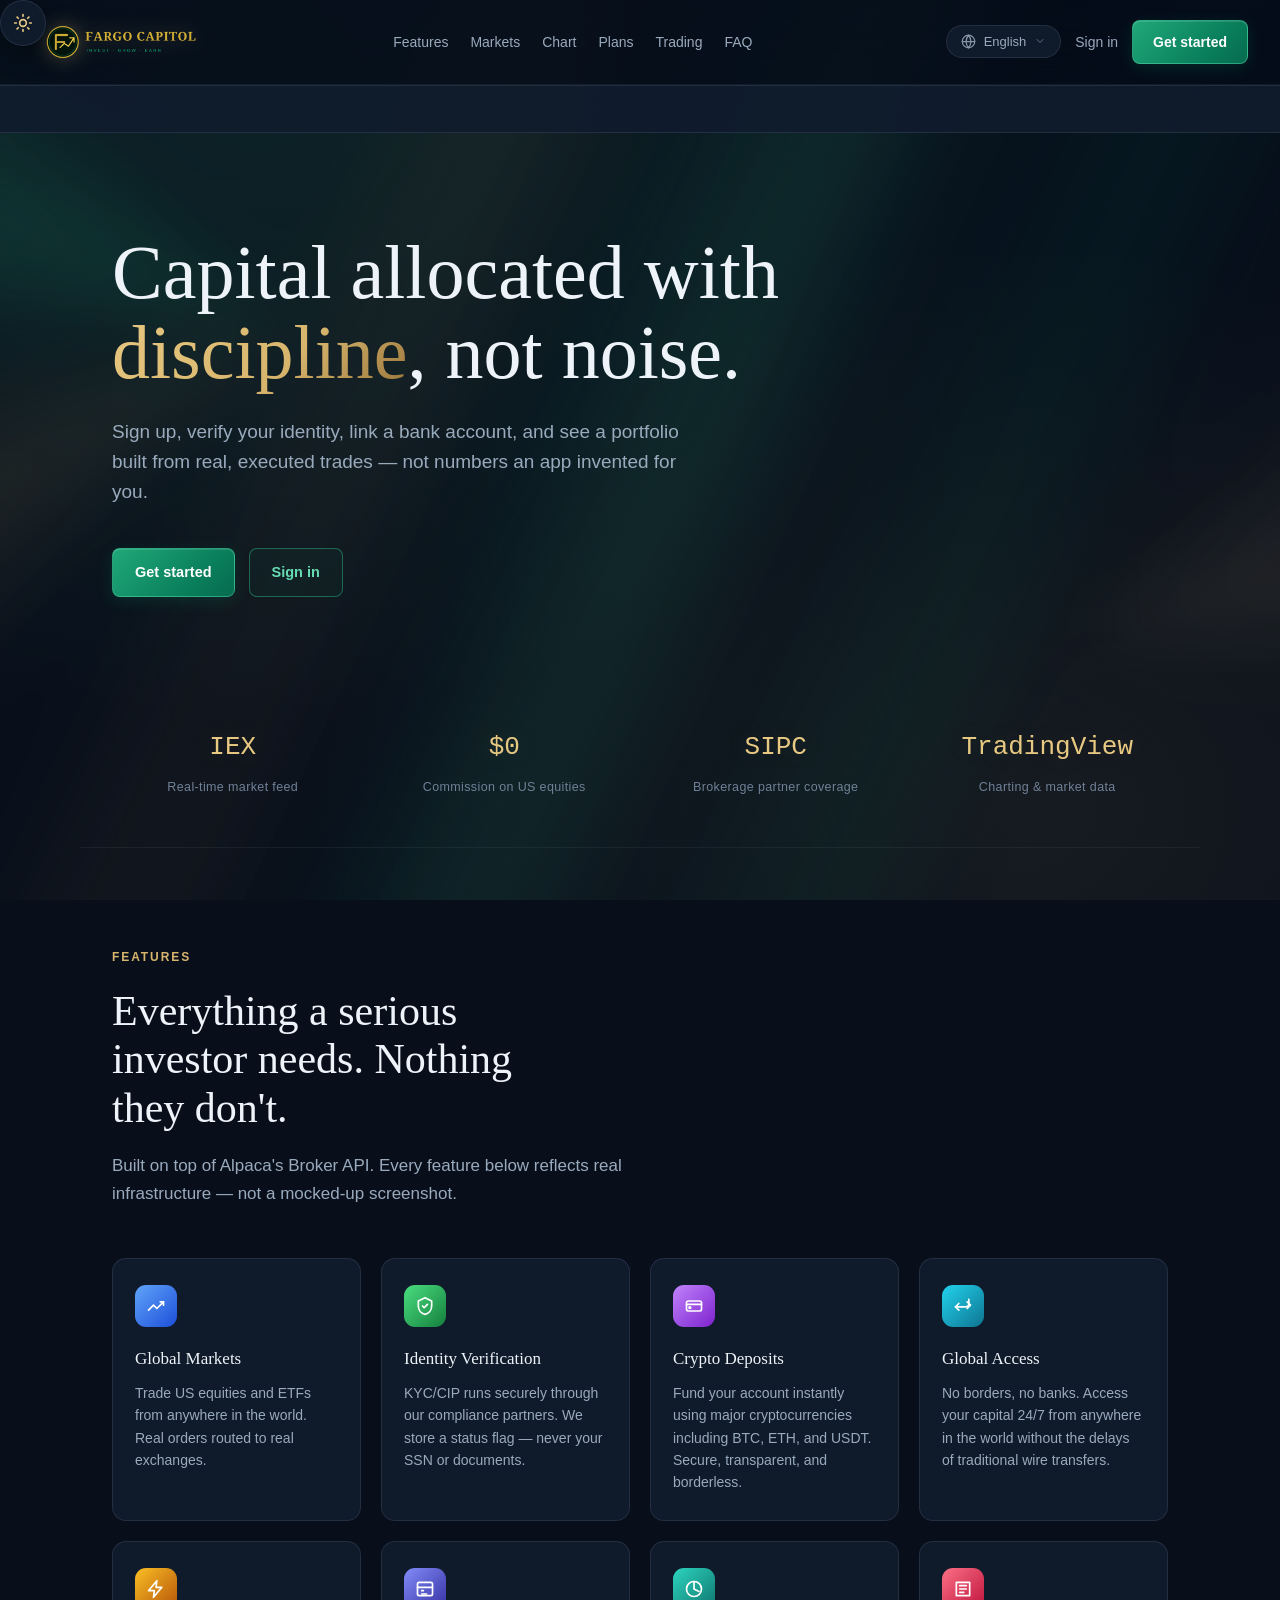
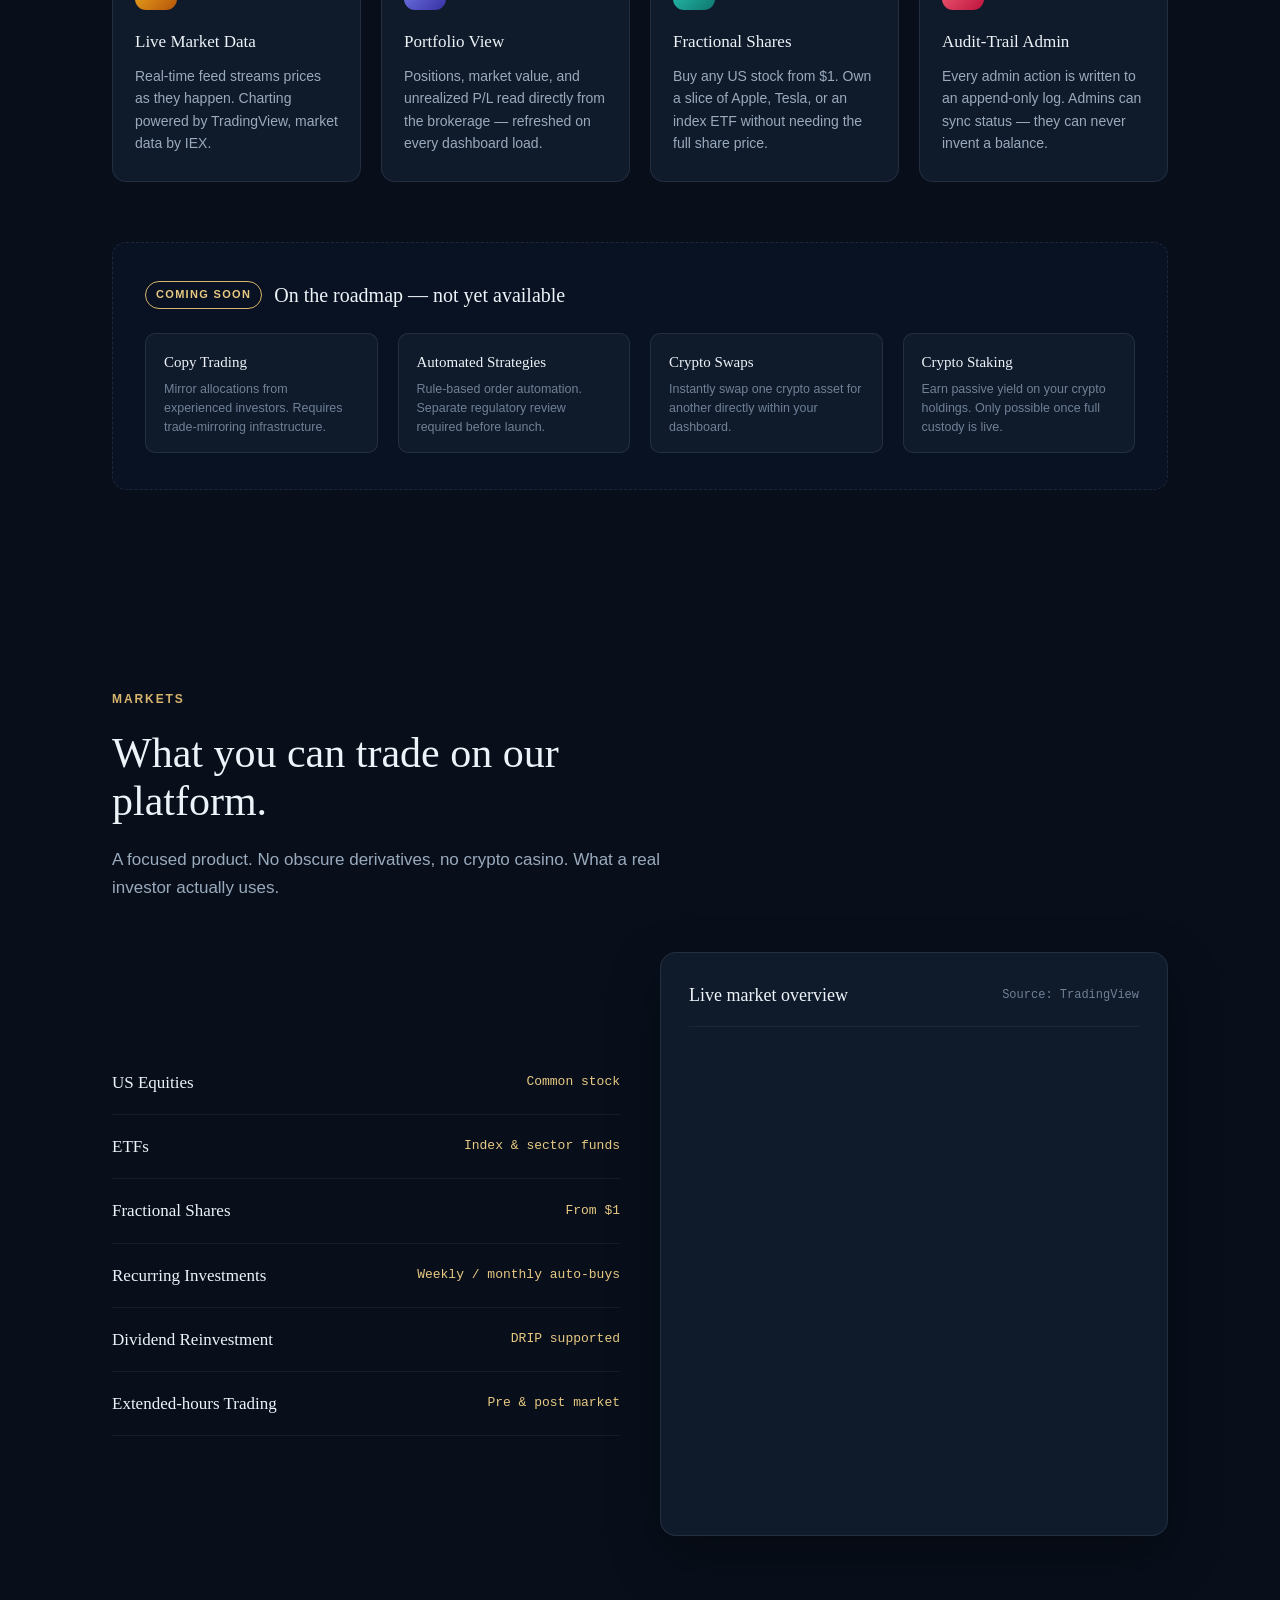
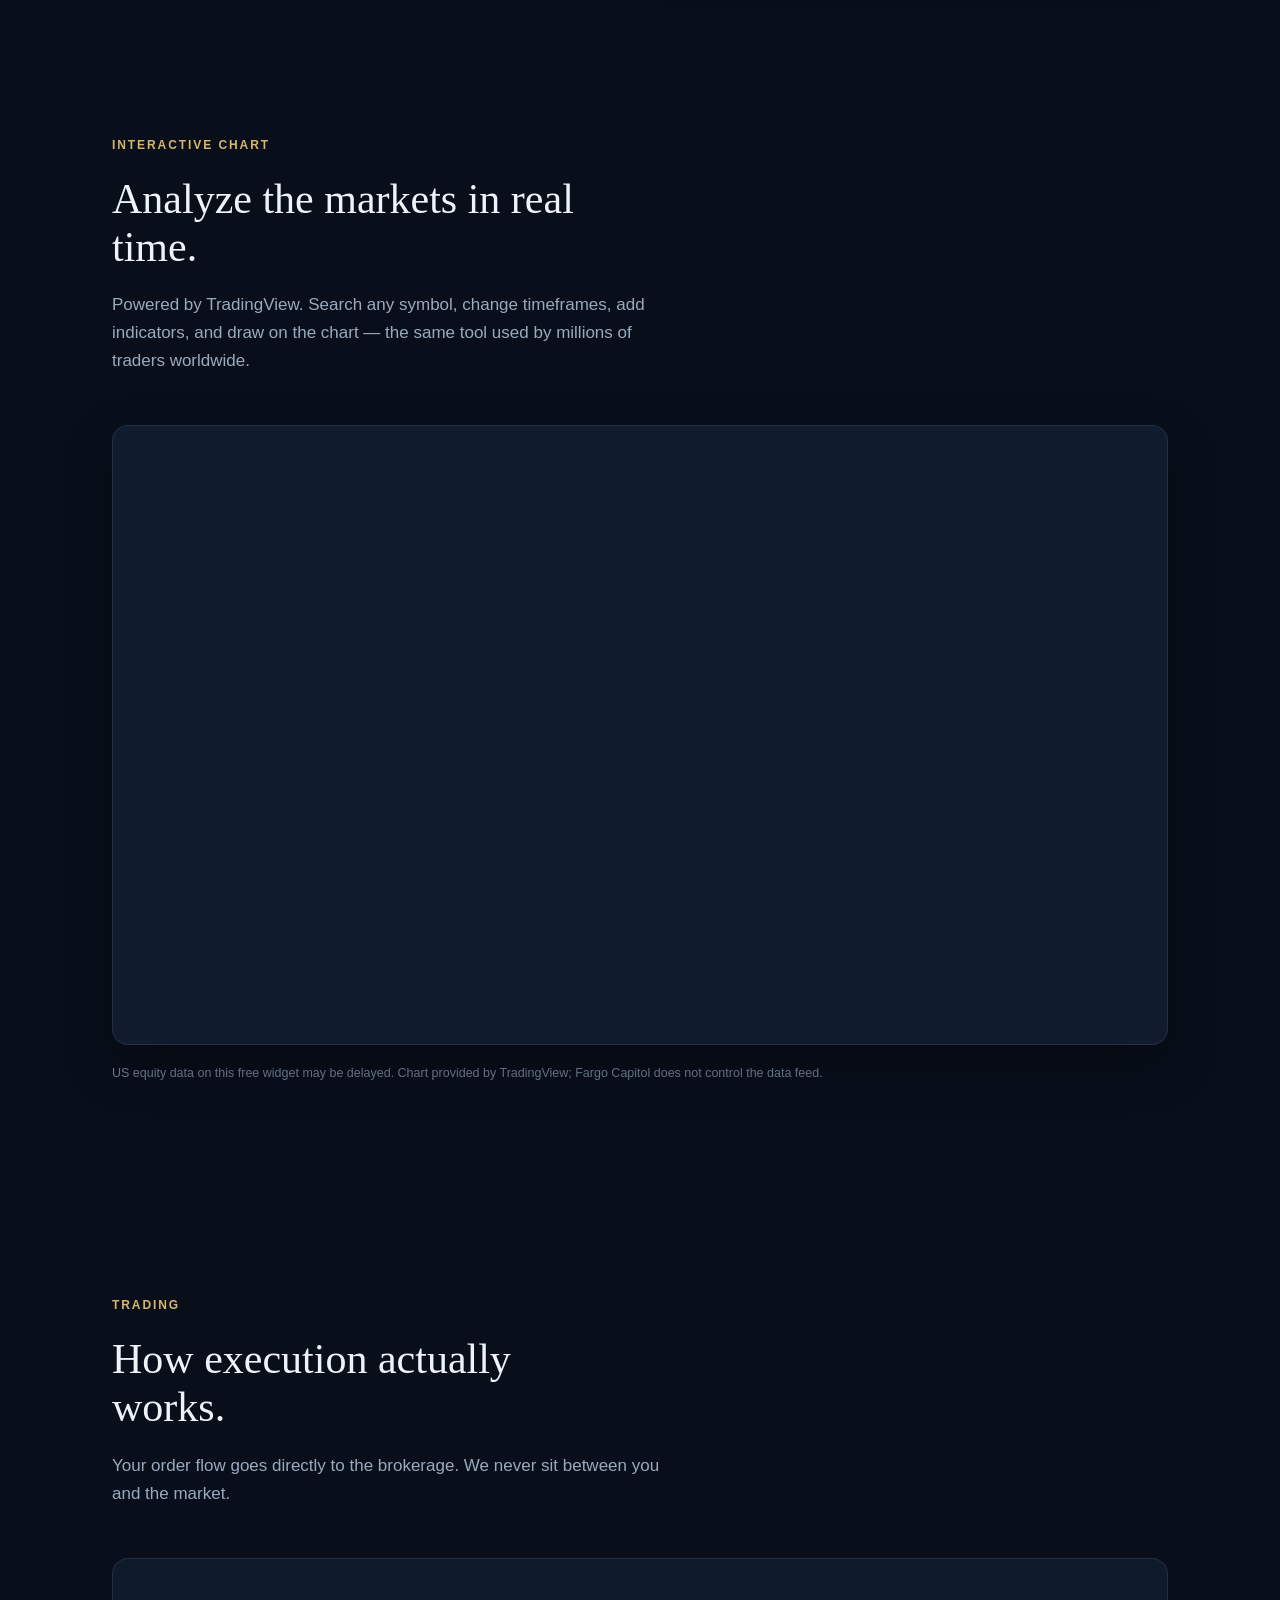
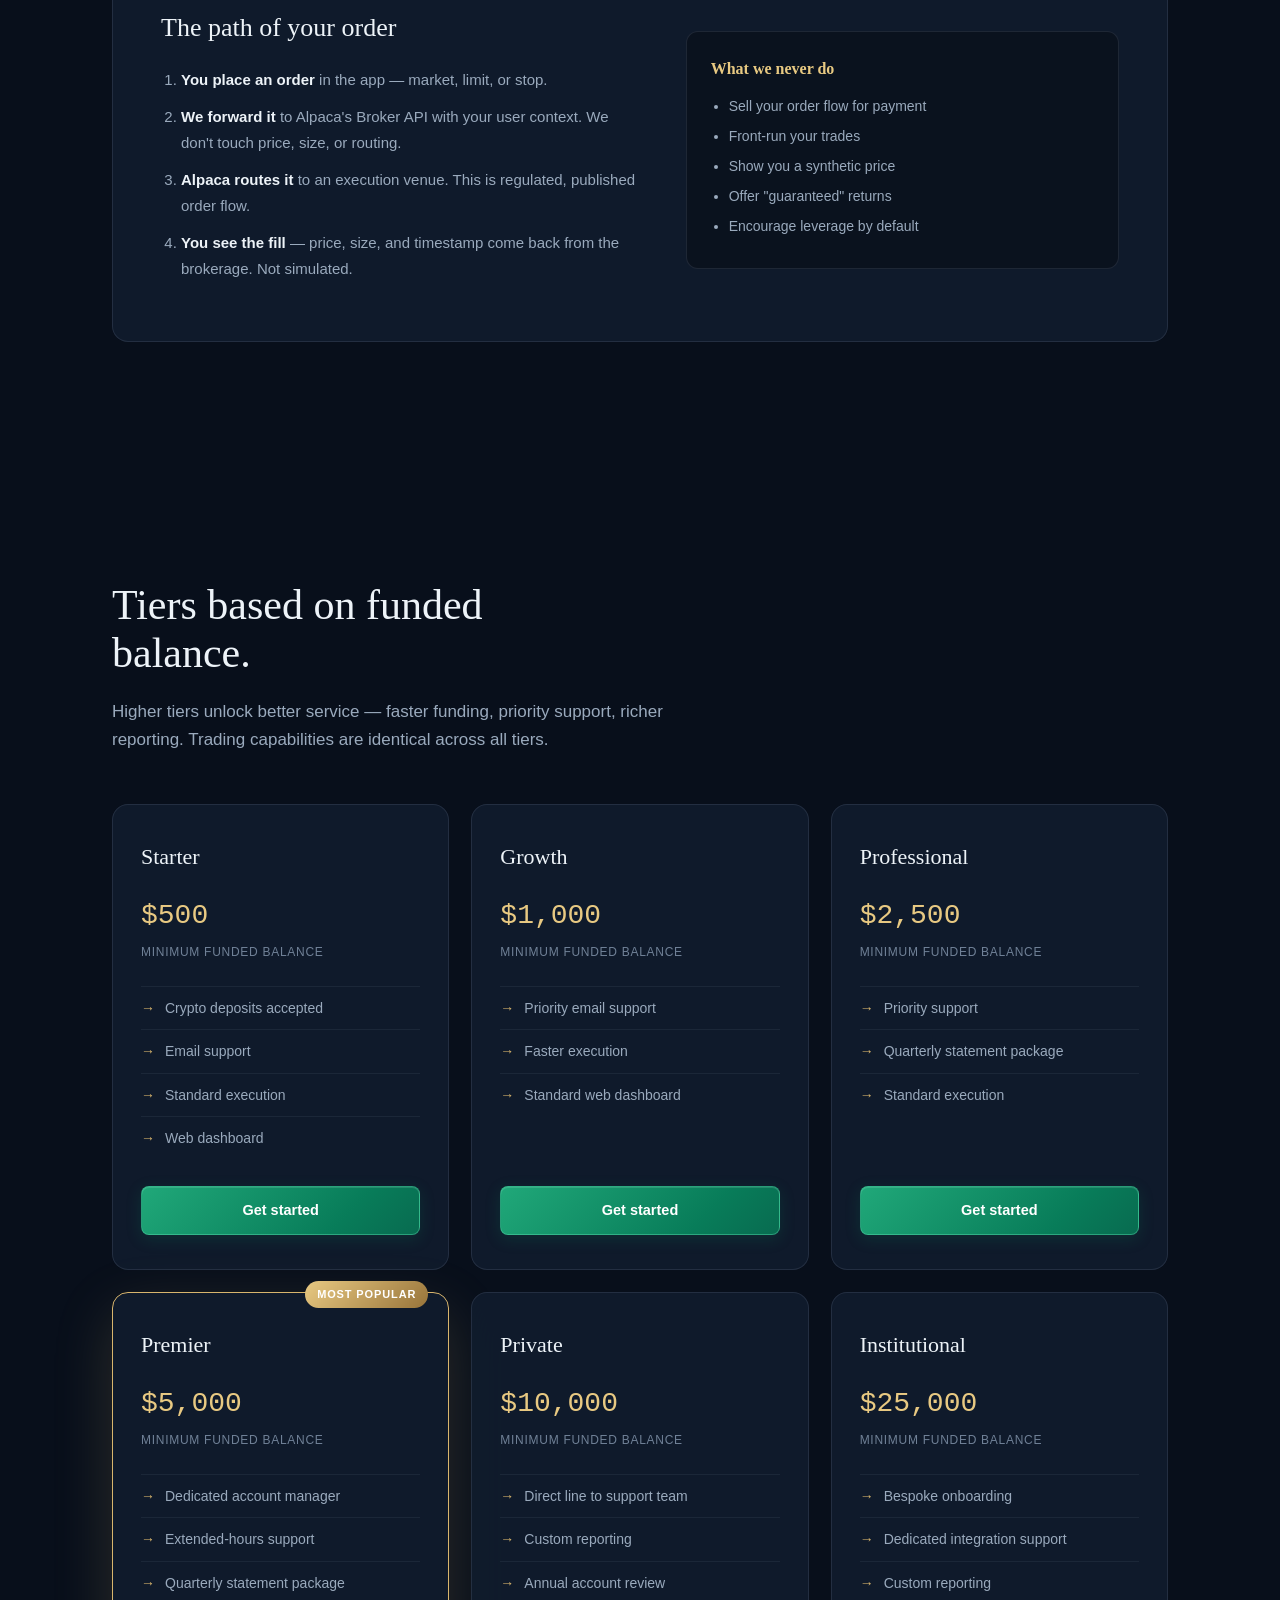
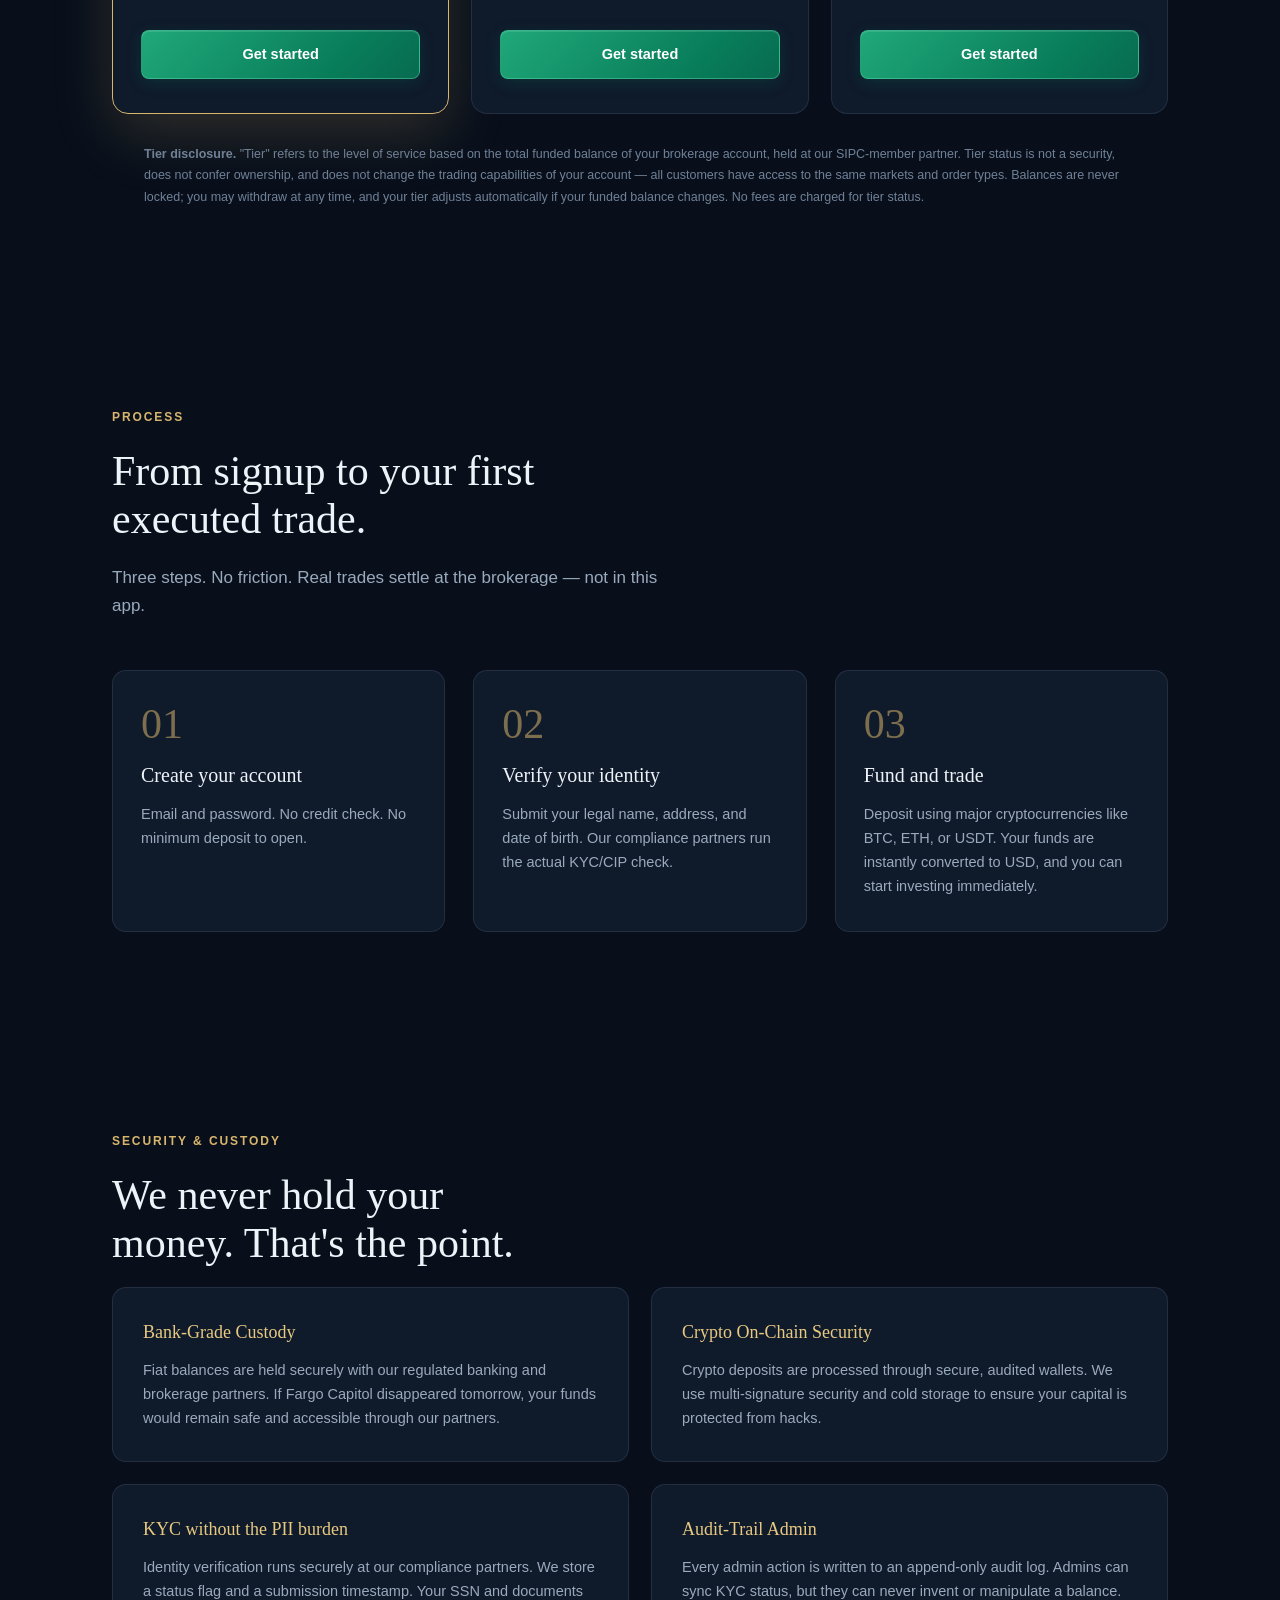
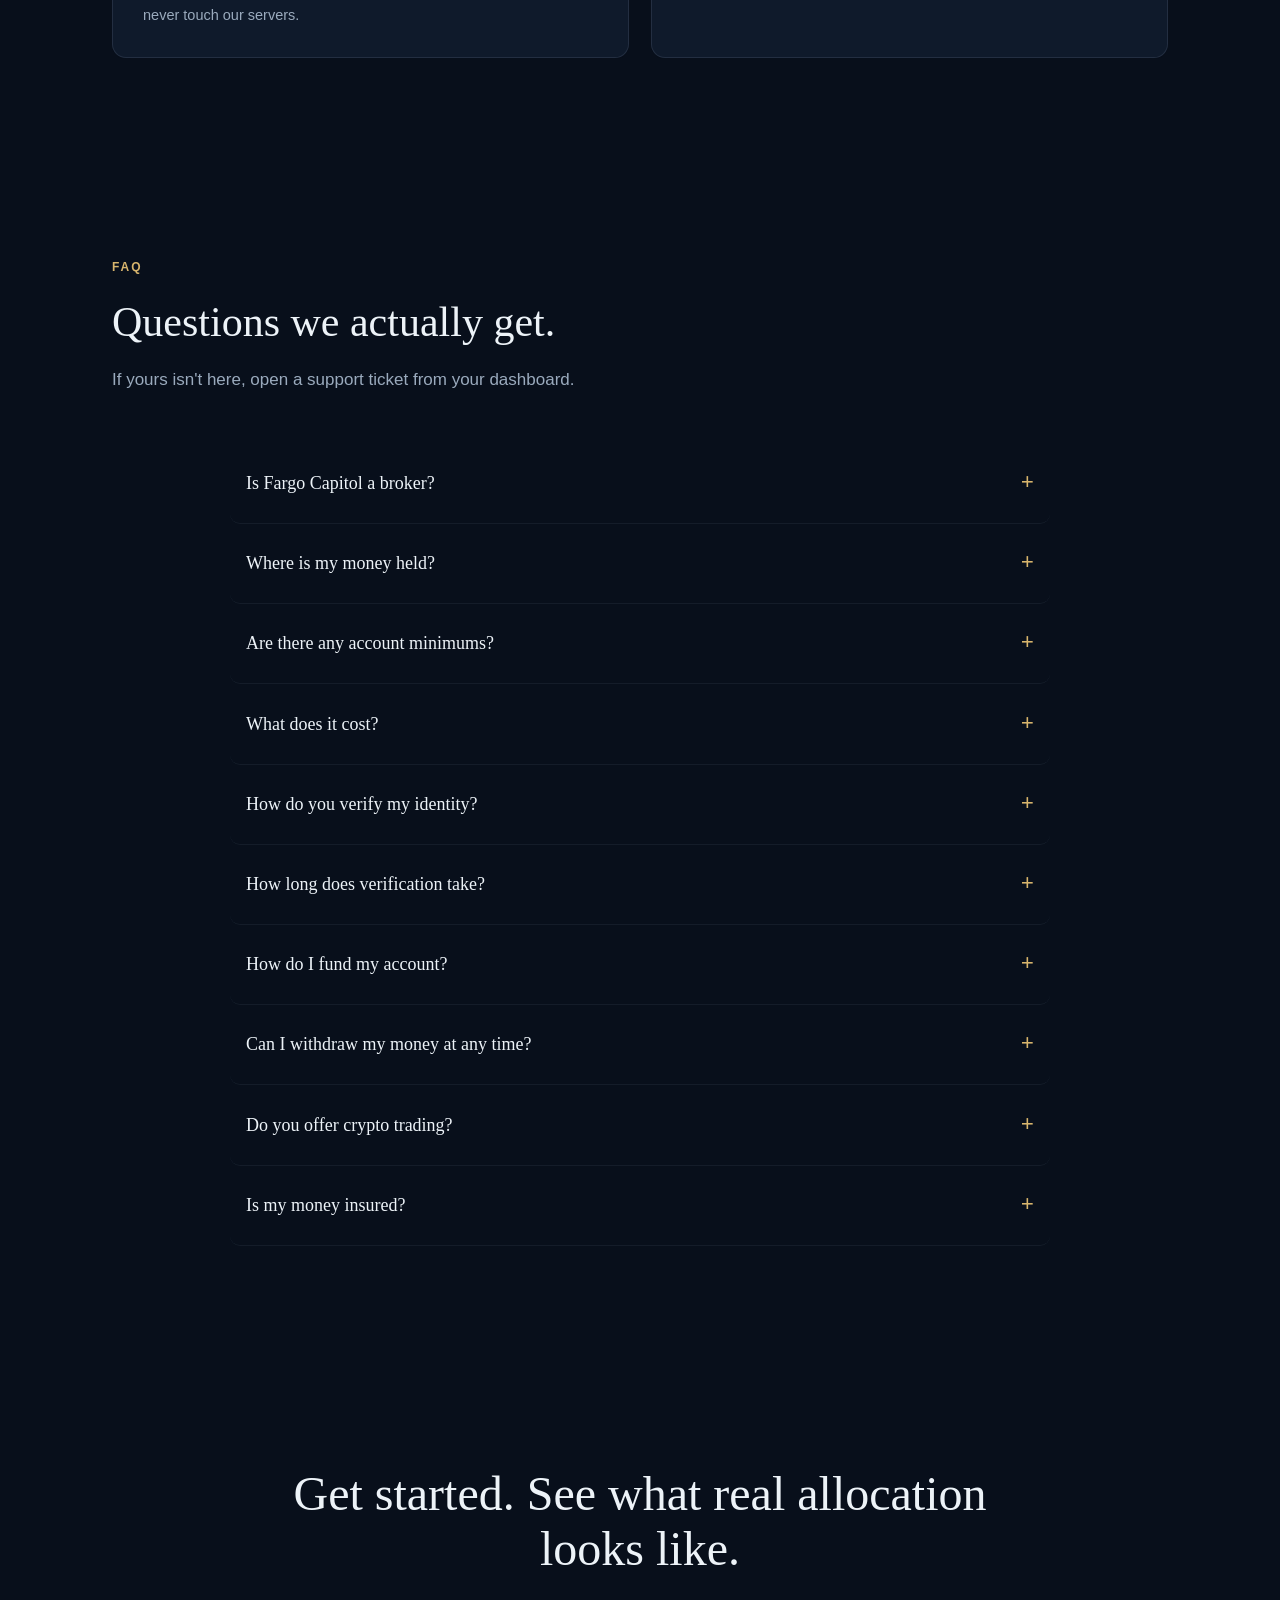
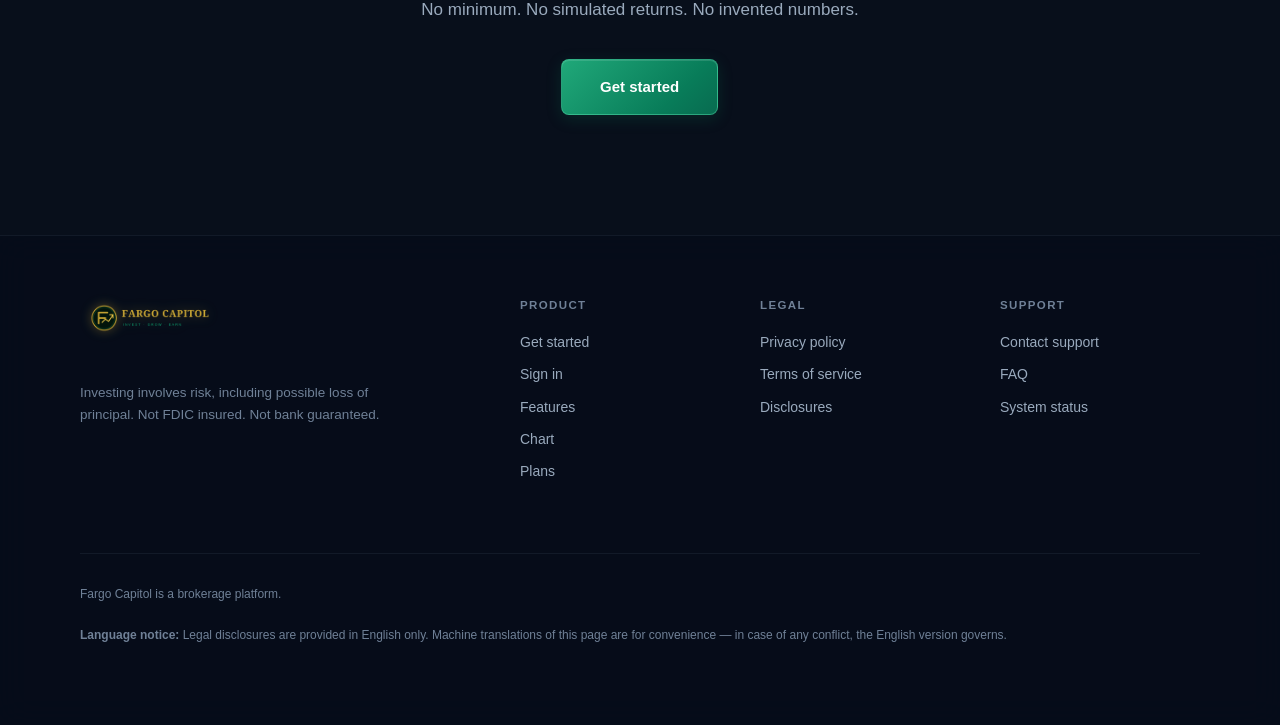
==== commit 1f8e1903: "Align page browser theme with global palette" ====
--- a/index.html
+++ b/index.html
@@ -2,13 +2,13 @@
 <html lang="en" data-theme="dark">
 <head>
   <!-- PWA -->
-<link rel="manifest" href="/manifest.webmanifest">
-<meta name="theme-color" content="#02140B">
+
+<meta name="theme-color" content="#080f1b">
 <meta name="apple-mobile-web-app-capable" content="yes">
 <meta name="apple-mobile-web-app-status-bar-style" content="black-translucent">
-<meta name="apple-mobile-web-app-title" content="WSC">
-<link rel="apple-touch-icon" href="/images/pwa/icon-192-v2.png">
-<link rel="icon" href="/images/pwa/icon-192-v2.png">
+<meta name="apple-mobile-web-app-title" content="Fargo Capitol">
+<link rel="apple-touch-icon" href="/wsc-logo.png">
+<link rel="icon" href="/wsc-logo.png">
 <meta charset="UTF-8">
 <meta name="viewport" content="width=device-width, initial-scale=1.0">
 <title>Fargo Capitol — Capital allocated with discipline</title>
@@ -1066,11 +1066,32 @@
       z-index: 9999 !important;
     }
   }
-    /* Emerald Preloader Overrides */
-.wsc-preloader { background: #02140B !important; }
-.wsc-preloader-logo { background: rgba(6, 44, 24, 0.6) !important; border-color: rgba(212, 175, 55, 0.35) !important; }
-.wsc-preloader-tagline { color: #A7F3D0 !important; }
-.wsc-preloader-status { color: #6EE7B7 !important; }
+    
+/* Emerald Preloader Overrides */
+.wsc-preloader {
+  background: #02140B;
+}
+
+html[data-theme="light"] .wsc-preloader {
+  background: #F0F4FB;
+}
+
+.wsc-preloader-logo {
+  background: rgba(6, 44, 24, 0.6);
+  border-color: rgba(212, 175, 55, 0.35);
+}
+
+html[data-theme="light"] .wsc-preloader-logo {
+  background: rgba(255, 255, 255, 0.9);
+  border-color: rgba(184, 137, 43, 0.4);
+}
+
+.wsc-preloader-tagline { color: #A7F3D0; }
+html[data-theme="light"] .wsc-preloader-tagline { color: #506482; }
+
+.wsc-preloader-status { color: #6EE7B7; }
+html[data-theme="light"] .wsc-preloader-status { color: #5A6E8C; }
+
     
 </style>
 </head>
@@ -1084,7 +1105,7 @@
     <div class="wsc-preloader-ring ring-3"></div>
     <div class="wsc-preloader-ring ring-4"></div>
     <div class="wsc-preloader-logo">
-      <img src="wsc-logo.png" alt="Fargo Capitol" style="width: 120px; height: auto; border-radius: 50%; box-shadow: 0 0 20px rgba(212,175,55,0.4);">
+      <img src="/wsc-logo.png" alt="Fargo Capitol" style="width: 120px; height: auto; border-radius: 50%; box-shadow: 0 0 20px rgba(212,175,55,0.4);">
     </div>
   </div>
 
@@ -1565,7 +1586,7 @@
     <div class="lp-footer-grid reveal-stagger">
       <div>
               <div class="lp-nav-mark wsc-logo" style="margin-bottom: 14px;">
-          <img class="wsc-logo-img wsc-logo-footer" src="wsc-logo.png" alt="Fargo Capitol" style="height: 50px; width: auto; margin-bottom: 14px;">
+          <img class="wsc-logo-img wsc-logo-footer" src="/wsc-logo.png" alt="Fargo Capitol" style="height: 50px; width: auto; margin-bottom: 14px;">
         </div>  <p class="muted" style="max-width: 40ch; line-height: 1.65;">Investing involves risk, including possible loss of principal. Not FDIC insured. Not bank guaranteed.</p>
       </div>
       <div>
@@ -1809,7 +1830,7 @@
     </button>
 
     <div class="pwa-install-head">
-      <img class="pwa-install-icon" src="/images/pwa/icon-192-v2.png" alt="">
+      <img class="pwa-install-icon" src="/wsc-logo.png" alt="">
       <div class="pwa-install-title-block">
         <div class="pwa-install-title">Install Fargo Capitol</div>
         <div class="pwa-install-sub" id="pwa-install-sub">
--- a/css/styles.css
+++ b/css/styles.css
@@ -795,3 +795,90 @@
 html[data-theme="light"] .wsc-logo-img {
   filter: drop-shadow(0 0 4px rgba(180, 83, 9, 0.25));
 }
+
+
+/* ============================================================
+   FARGO CAPITOL — GLOBAL MIDNIGHT / EMERALD / CHAMPAGNE THEME
+   Shared across every page that loads /css/styles.css
+   ============================================================ */
+:root{
+  --bg:#080f1b;
+  --bg-2:#0b1422;
+  --panel:rgba(16,28,45,.94);
+  --panel-solid:#101c2d;
+  --line:rgba(148,163,184,.15);
+  --line-soft:rgba(148,163,184,.09);
+  --gold:#d8b56d;
+  --gold-bright:#e8c982;
+  --gold-deep:#98743a;
+  --gold-glow:rgba(216,181,109,.18);
+  --tick-up:#31c48d;
+  --tick-down:#f07178;
+  --text:#edf3f8;
+  --text-dim:#9aaabd;
+  --text-dimmer:#708197;
+  --input-bg:#0a1422;
+  --input-border:rgba(148,163,184,.2);
+  --input-border-focus:rgba(49,196,141,.65);
+  --accent:#20a879;
+  --accent-light:#53d6a6;
+  --accent-soft:rgba(16,185,129,.12);
+}
+html[data-theme="light"]{
+  --bg:#f2f5f8;
+  --bg-2:#e8edf2;
+  --panel:rgba(255,255,255,.92);
+  --panel-solid:#fff;
+  --line:rgba(51,65,85,.14);
+  --line-soft:rgba(51,65,85,.08);
+  --gold:#98743a;
+  --gold-bright:#a98242;
+  --gold-deep:#76572b;
+  --gold-glow:rgba(152,116,58,.16);
+  --tick-up:#087f5b;
+  --tick-down:#c2414b;
+  --text:#172536;
+  --text-dim:#526477;
+  --text-dimmer:#718197;
+  --input-bg:#fff;
+  --input-border:rgba(71,85,105,.2);
+  --input-border-focus:rgba(8,127,91,.55);
+  --accent:#087f5b;
+  --accent-light:#14966e;
+  --accent-soft:rgba(8,127,91,.09);
+}
+body{background:var(--bg);color:var(--text)}
+header.nav{background:rgba(8,15,27,.88);border-bottom-color:var(--line)}
+html[data-theme="light"] header.nav{background:rgba(242,245,248,.9)}
+a{color:var(--gold-bright)}
+.nav-mark em,.nav-links a:hover{color:var(--gold-bright)}
+.card,.auth-card{background:var(--panel);border-color:var(--line)}
+.field label{color:var(--text-dim)}
+.field input,.field select,.field textarea{background:var(--input-bg);border-color:var(--input-border);color:var(--text)}
+.field input:focus,.field select:focus,.field textarea:focus{border-color:var(--input-border-focus);box-shadow:0 0 0 3px rgba(49,196,141,.12)}
+.btn{border-color:rgba(49,196,141,.45);color:#66dcb2;background:rgba(16,185,129,.035)}
+.btn:hover{background:rgba(16,185,129,.12);color:#dffbf0;border-color:#31c48d;box-shadow:0 8px 24px rgba(16,185,129,.12)}
+.btn-solid{background:linear-gradient(135deg,#20a879,#087c59 72%,#086b50);color:#fff!important;border:1px solid rgba(83,214,166,.45);box-shadow:0 4px 16px rgba(9,140,96,.2),inset 0 1px 0 rgba(255,255,255,.12);text-shadow:none}
+.btn-solid:hover{background:linear-gradient(135deg,#28b987,#0b9067);color:#fff!important;box-shadow:0 10px 28px rgba(9,140,96,.28)}
+.btn-solid a,.btn-solid span{color:#fff!important}
+.auth-bg{
+ background:
+ radial-gradient(ellipse at 20% 10%,rgba(49,196,141,.11),transparent 55%),
+ radial-gradient(ellipse at 80% 90%,rgba(216,181,109,.07),transparent 50%),
+ var(--bg)
+}
+html[data-theme="light"] .auth-bg{
+ background:
+ radial-gradient(ellipse at 20% 10%,rgba(8,127,91,.08),transparent 55%),
+ radial-gradient(ellipse at 80% 90%,rgba(152,116,58,.06),transparent 50%),
+ var(--bg)
+}
+.auth-bg::before,.auth-bg::after{
+ background:
+ conic-gradient(from 220deg at 30% 40%,transparent 0deg,rgba(216,181,109,.08) 20deg,transparent 45deg,rgba(49,196,141,.12) 70deg,transparent 95deg),
+ conic-gradient(from 40deg at 75% 65%,transparent 0deg,rgba(232,201,130,.07) 30deg,transparent 60deg),
+ linear-gradient(115deg,transparent 30%,rgba(216,181,109,.045) 38%,transparent 44%,rgba(49,196,141,.09) 52%,transparent 58%,rgba(8,127,91,.07) 66%,transparent 72%)
+}
+.success-box{background:rgba(49,196,141,.10);border-color:var(--tick-up);color:#72dfb5}
+tr:hover td{background:rgba(49,196,141,.035)}
+html[data-theme="light"] tr:hover td{background:rgba(8,127,91,.04)}
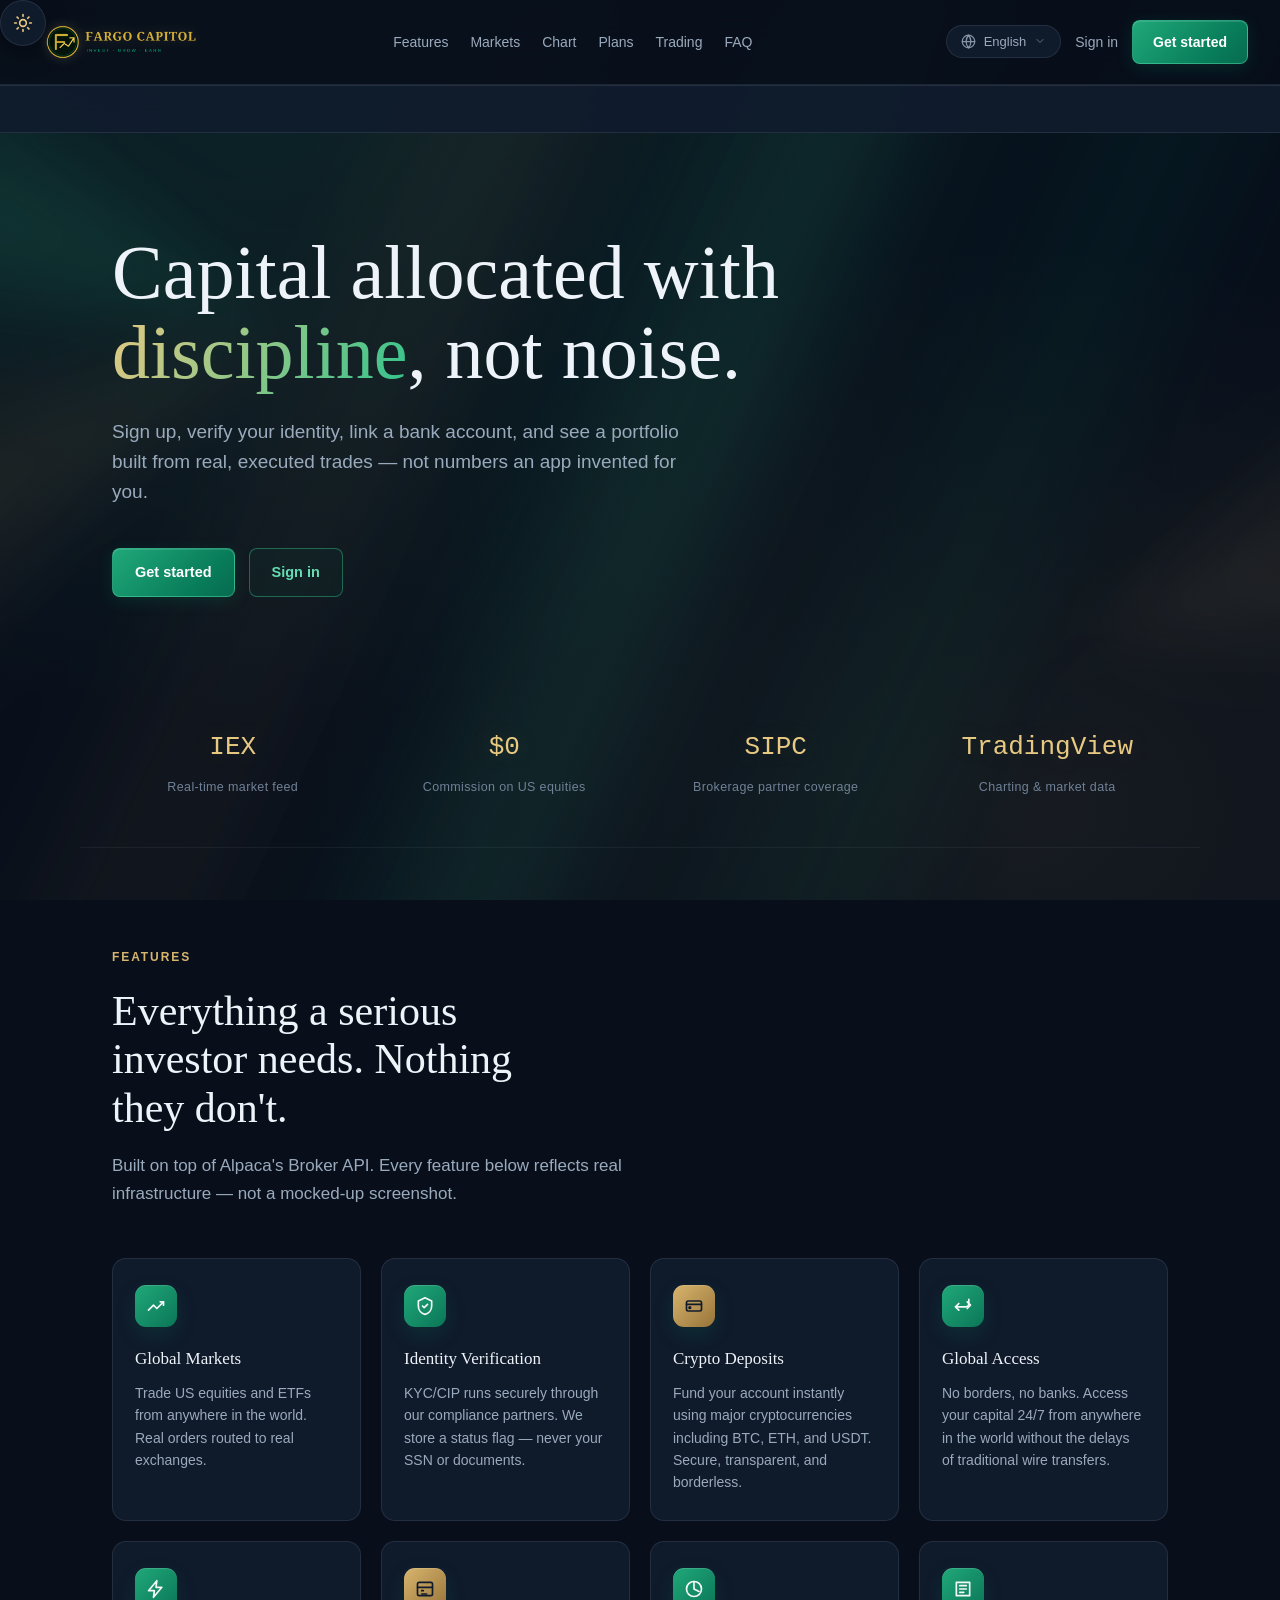
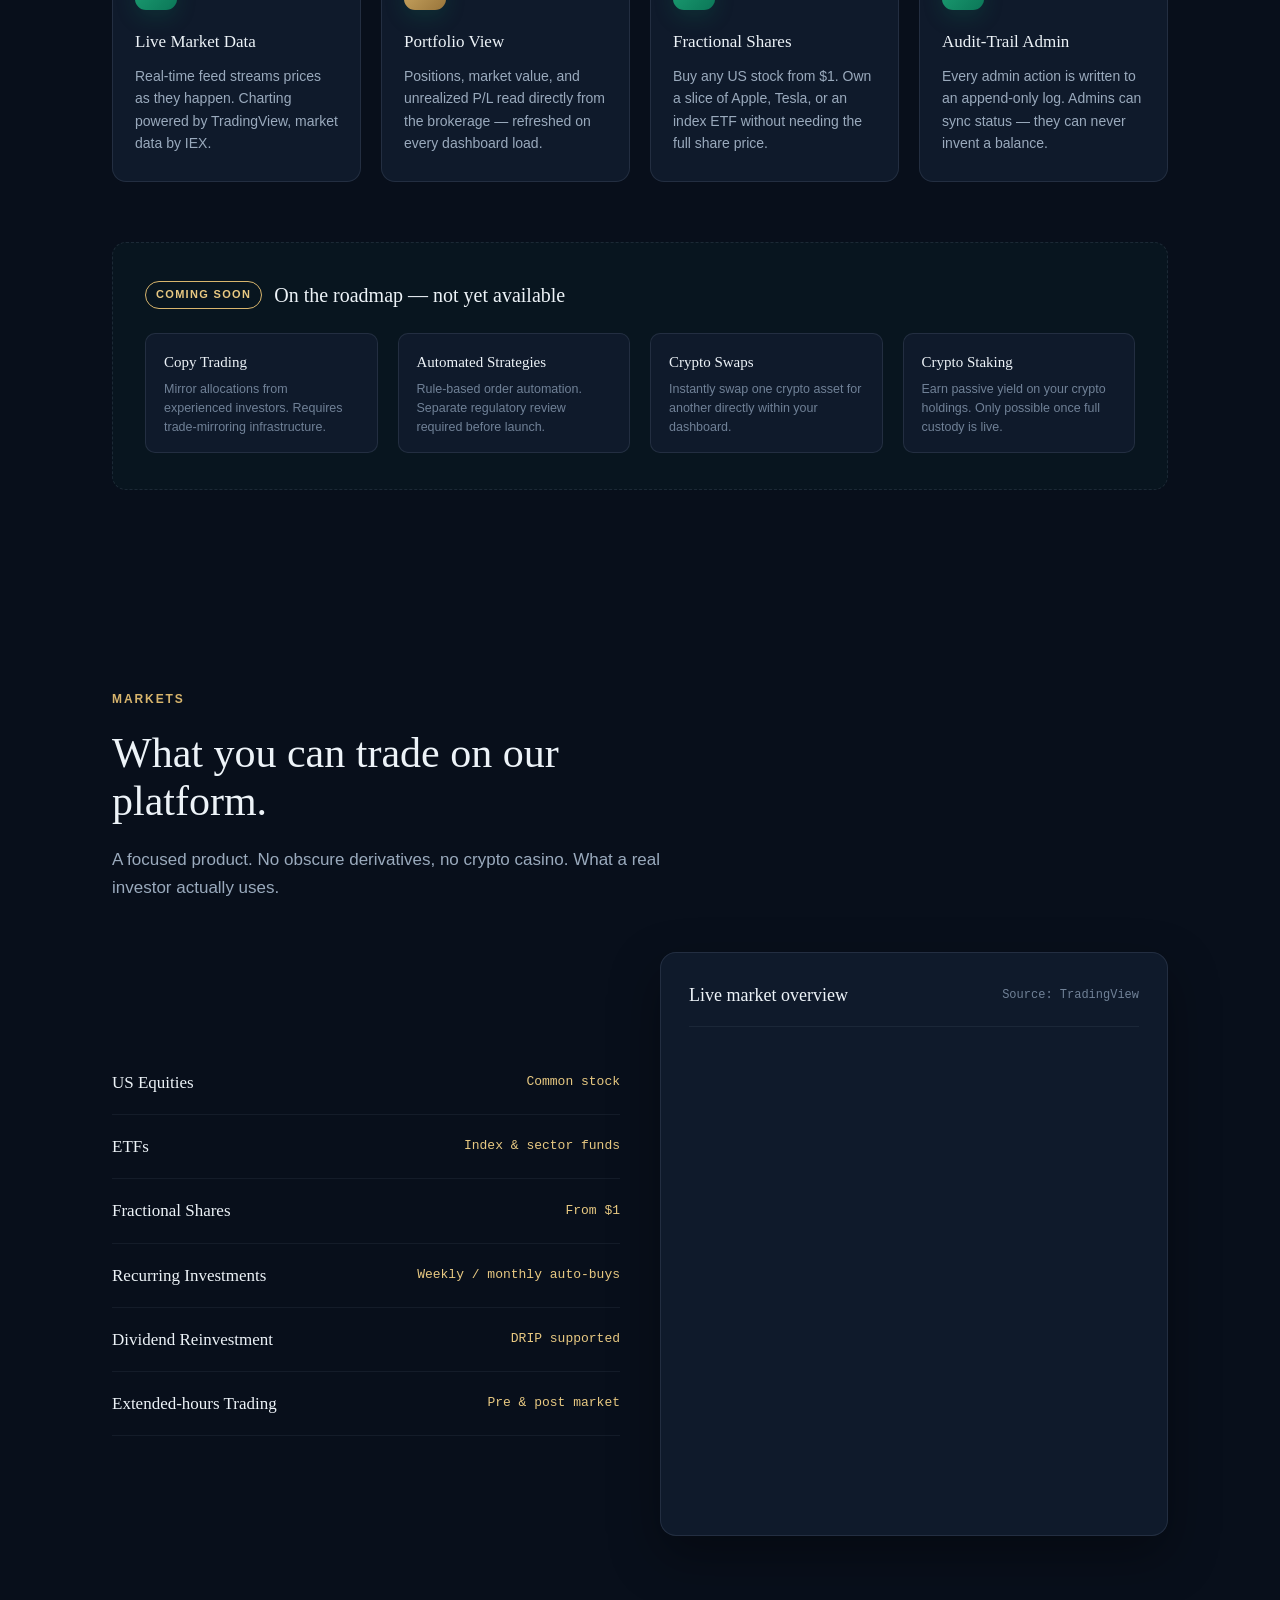
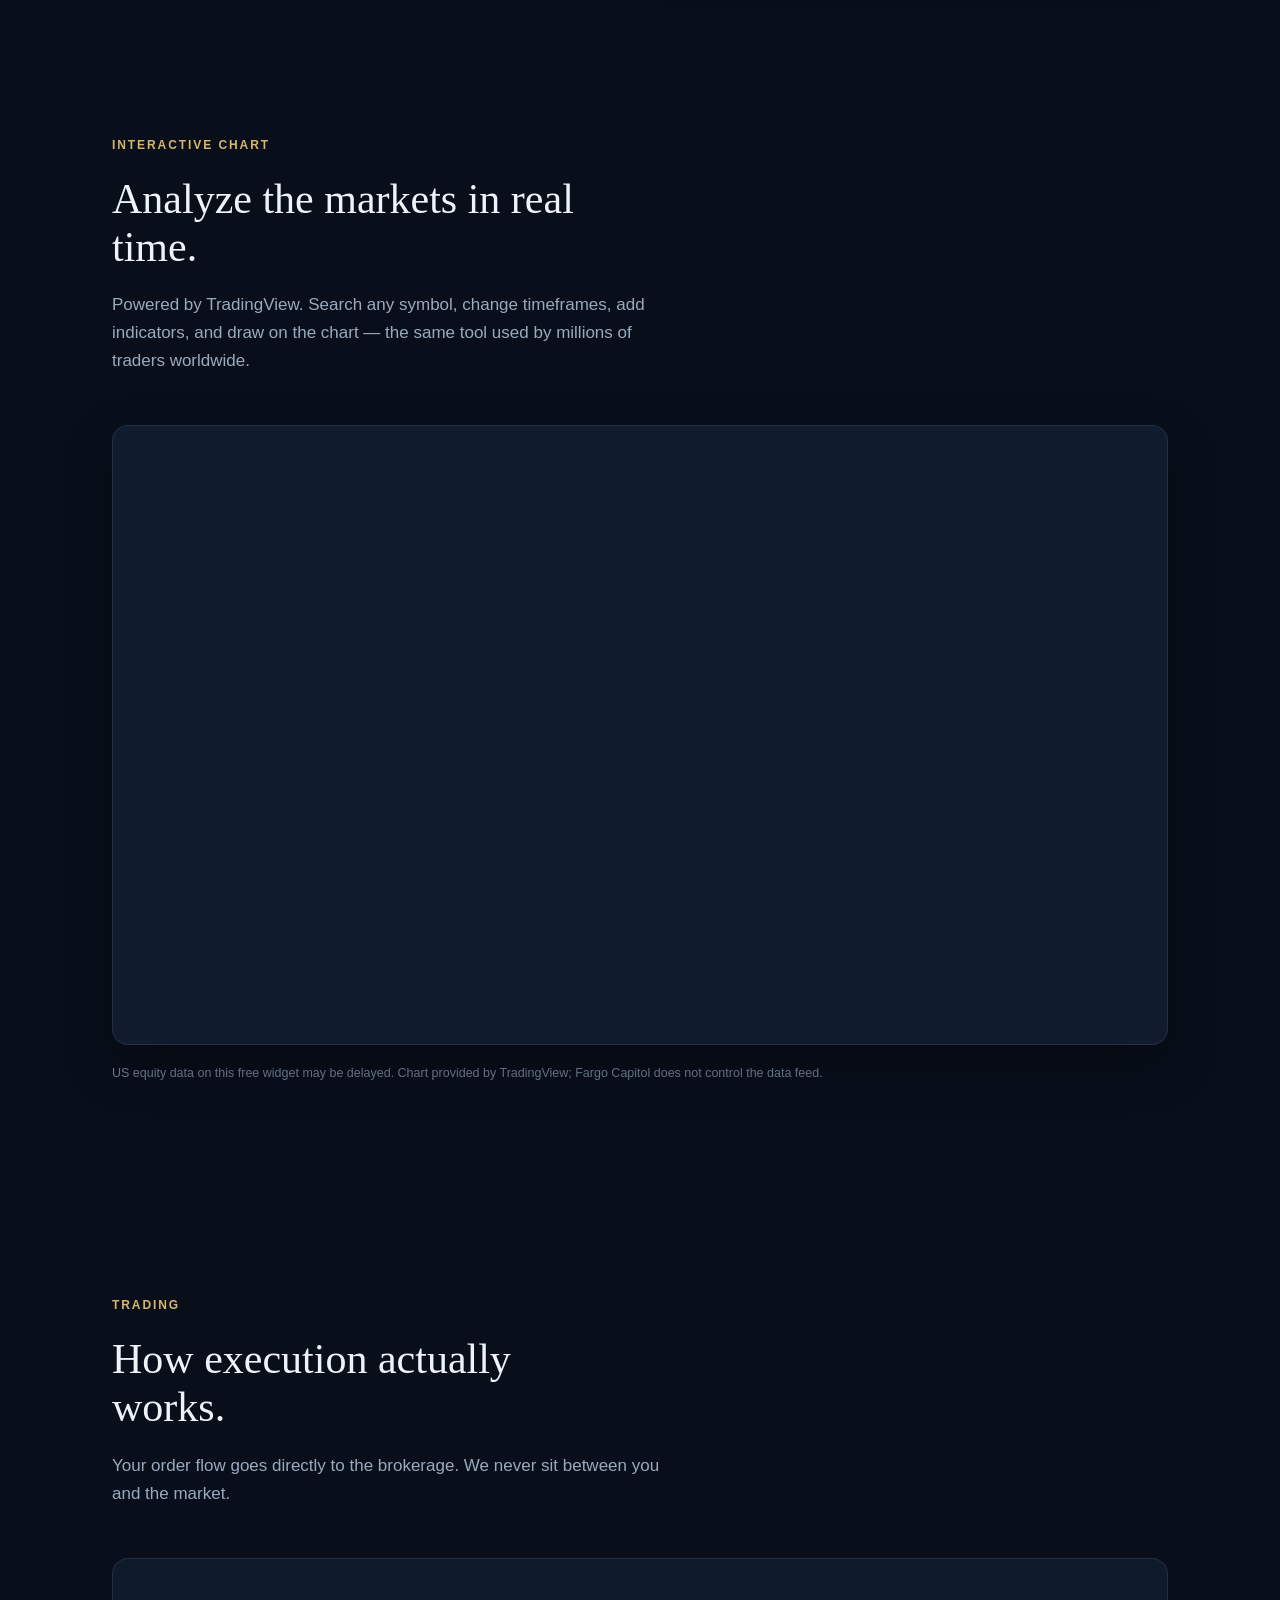
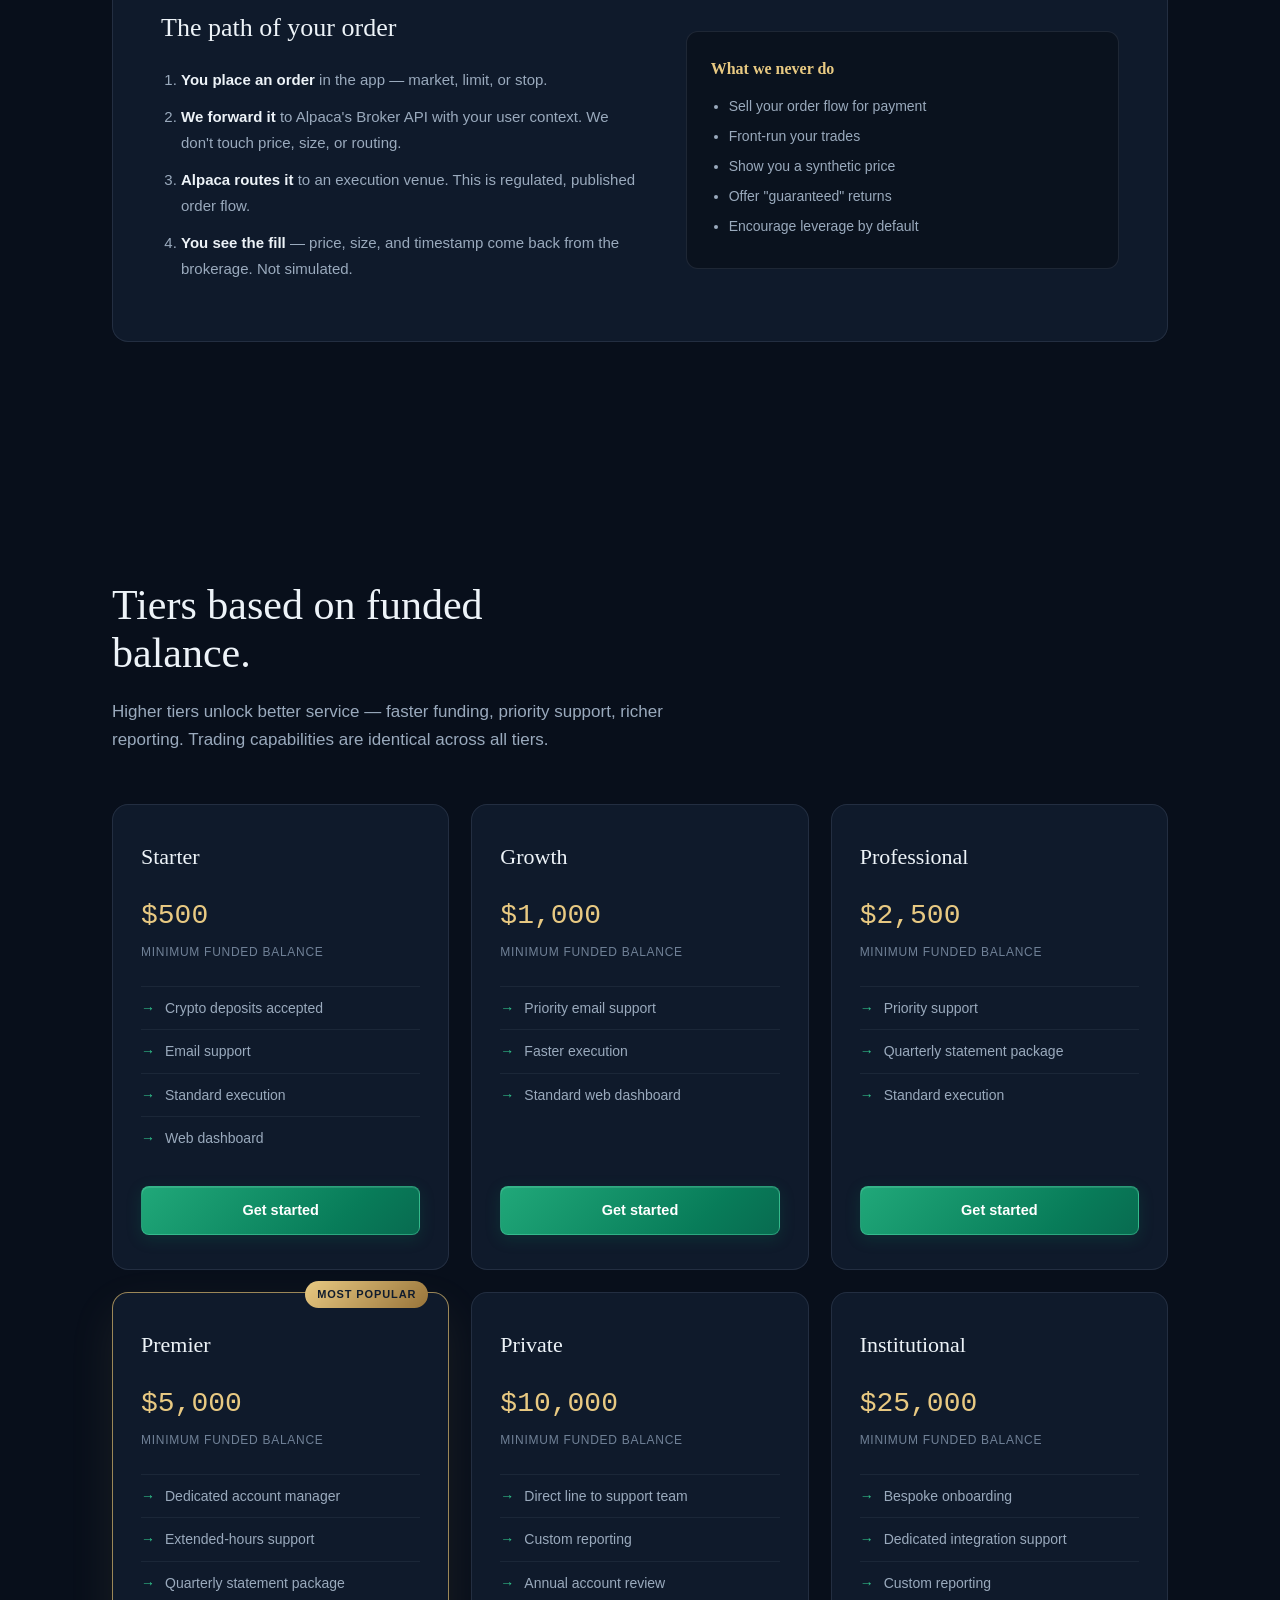
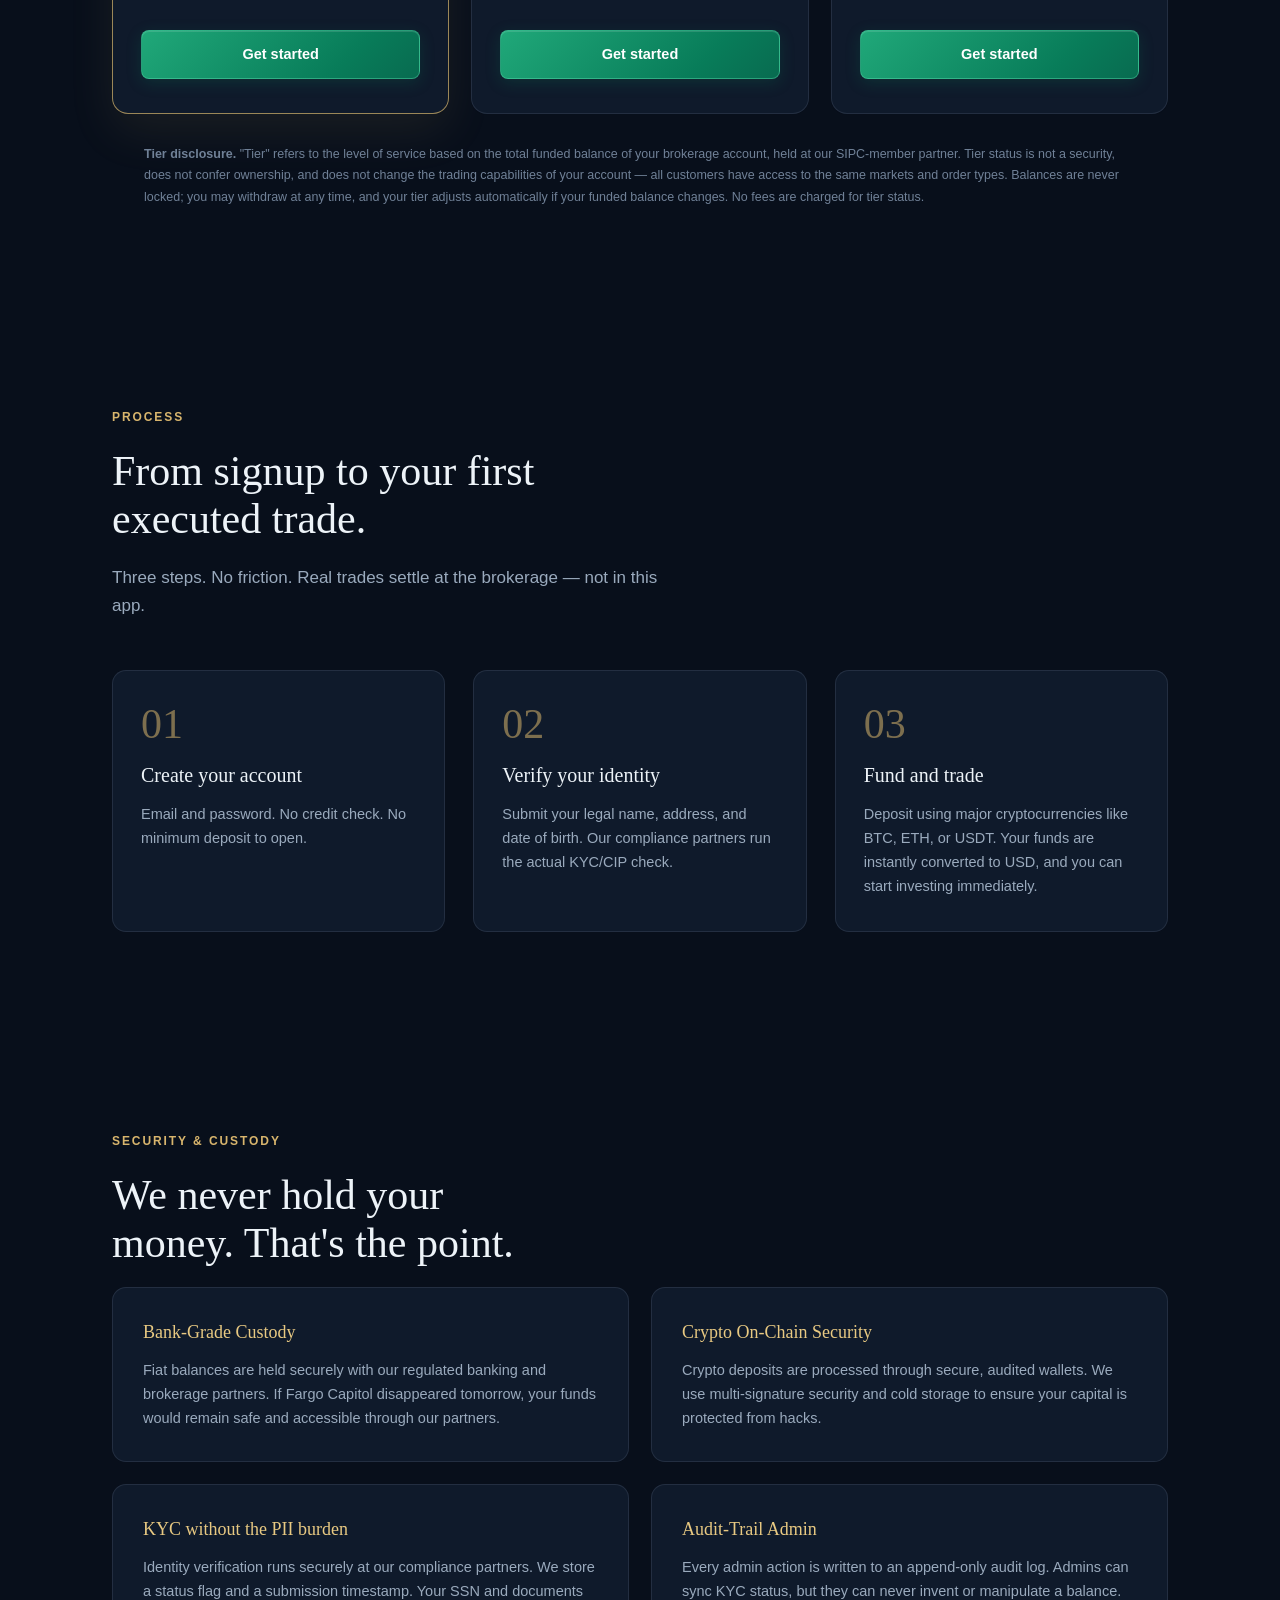
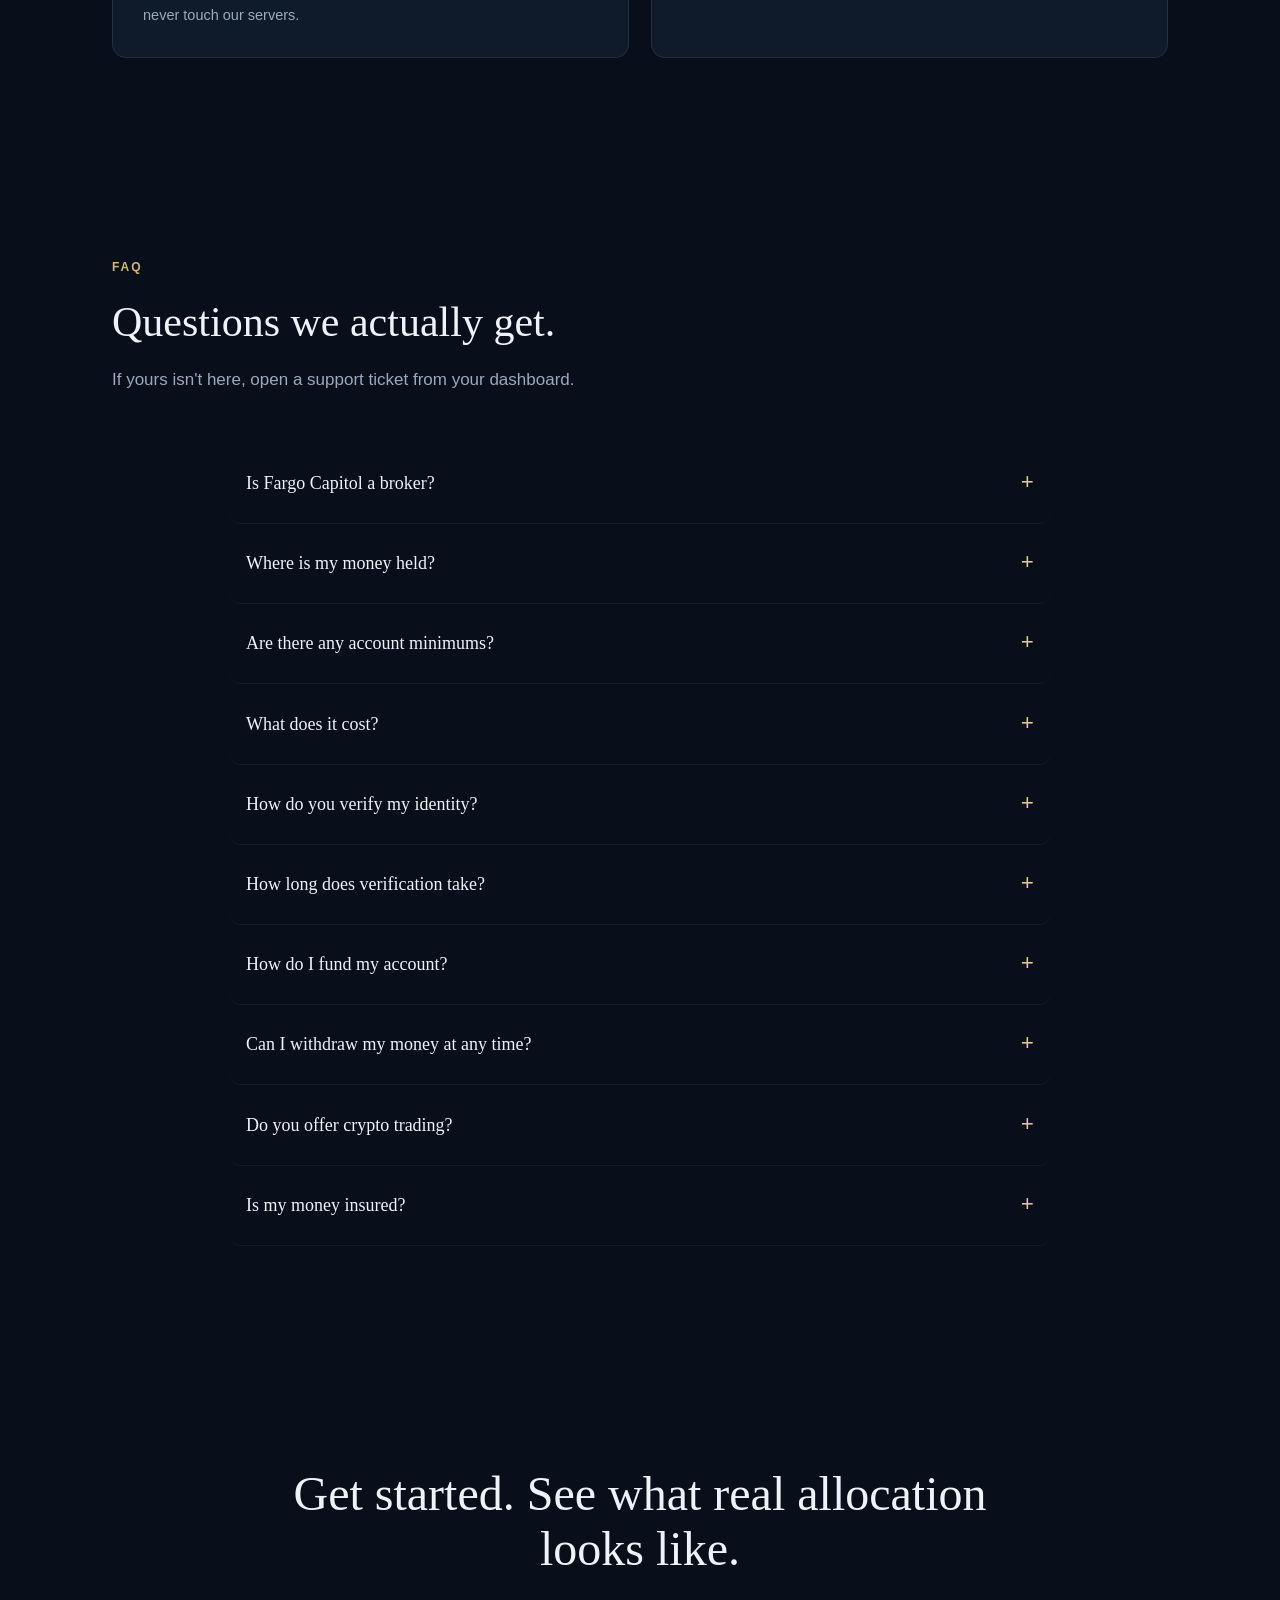
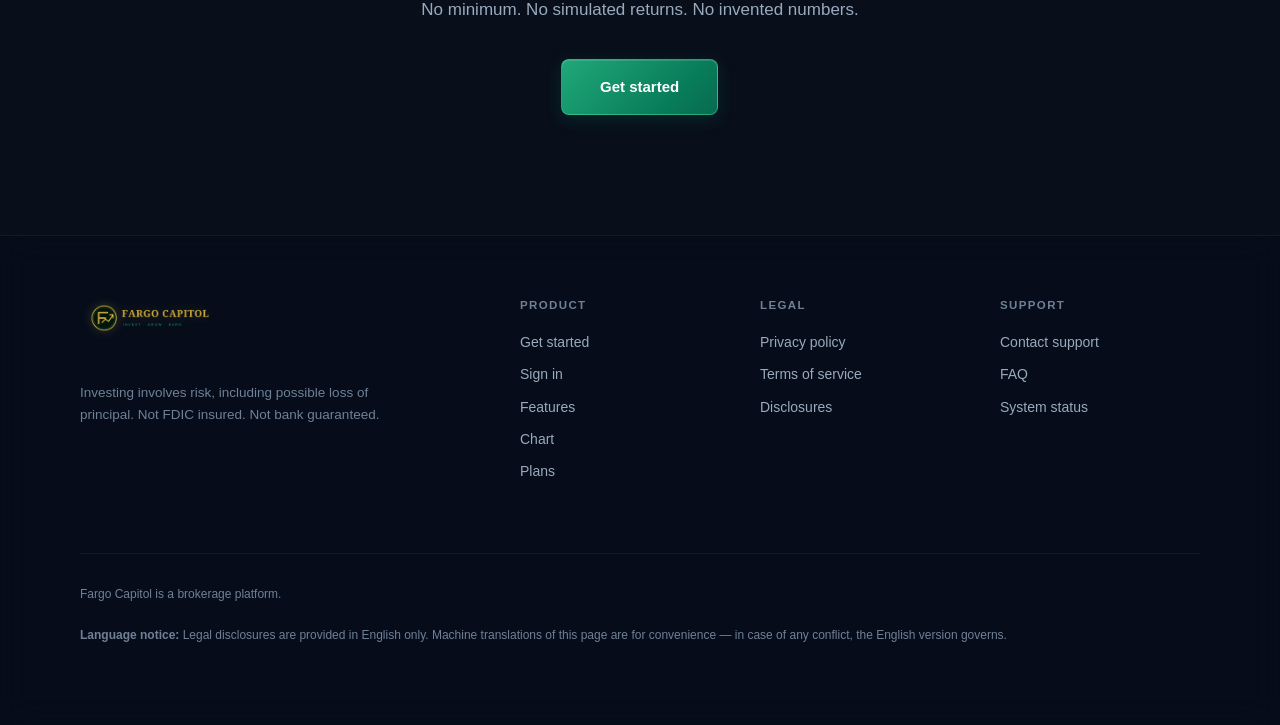
==== commit 3fefbaee: "Match homepage and preloader to dashboard palette" ====
--- a/index.html
+++ b/index.html
@@ -1094,6 +1094,76 @@
 
     
 </style>
+
+<style id="fargo-home-dashboard-palette">
+/* Fargo Capitol homepage — matched to dashboard midnight / emerald / champagne palette */
+:root {
+  --bg:#080f1b; --bg-2:#0b1422; --panel:rgba(16,28,45,.94); --panel-solid:#101c2d;
+  --line:rgba(148,163,184,.15); --line-soft:rgba(148,163,184,.09);
+  --gold:#d8b56d; --gold-bright:#e8c982; --gold-deep:#98743a; --gold-glow:rgba(216,181,109,.18);
+  --tick-up:#31c48d; --tick-down:#f07178; --text:#edf3f8; --text-dim:#9aaabd; --text-dimmer:#708197;
+  --accent:#20a879; --accent-light:#53d6a6; --accent-soft:rgba(32,168,121,.12);
+}
+html[data-theme="light"] {
+  --bg:#f2f5f8; --bg-2:#e8edf2; --panel:rgba(255,255,255,.92); --panel-solid:#fff;
+  --line:rgba(51,65,85,.14); --line-soft:rgba(51,65,85,.08);
+  --gold:#98743a; --gold-bright:#a98242; --gold-deep:#76572b; --gold-glow:rgba(152,116,58,.16);
+  --tick-up:#087f5b; --tick-down:#c2414b; --text:#172536; --text-dim:#526477; --text-dimmer:#718197;
+  --accent:#087f5b; --accent-light:#14966e; --accent-soft:rgba(8,127,91,.09);
+}
+body { background:var(--bg) !important; color:var(--text); }
+.lp-nav { background:rgba(8,15,27,.9) !important; border-bottom-color:var(--line) !important; }
+html[data-theme="light"] .lp-nav { background:rgba(242,245,248,.94) !important; }
+.lp-nav-mark em,.lp-hero h1 em { color:var(--gold-bright); }
+.lp-hero h1 em { background:linear-gradient(120deg,#e8c982 0%,#31c48d 100%); -webkit-background-clip:text; background-clip:text; color:transparent; }
+.lp-label,.lp-step .num { color:var(--gold); }
+.lp-trust-item .value,.lp-markets-list li span,.lp-plan .minimum { color:var(--gold-bright); }
+.lp-feature,.lp-soon-item,.lp-market-card,.lp-trading,.lp-plan,.lp-step,.lp-security-card {
+  background:var(--panel) !important; border-color:var(--line) !important;
+}
+.lp-feature:hover,.lp-soon-item:hover,.lp-market-card:hover,.lp-trading:hover,.lp-plan:hover,.lp-step:hover,.lp-security-card:hover {
+  border-color:rgba(49,196,141,.55) !important;
+  box-shadow:0 16px 42px rgba(0,0,0,.22),0 0 0 1px rgba(49,196,141,.12) !important;
+}
+/* Keep feature icons within the same restrained emerald/champagne identity */
+.lp-feature .ico,
+.lp-feature[data-color] .ico {
+  color:#f4f8f6 !important;
+  background:linear-gradient(135deg,#20a879,#0b7657) !important;
+  box-shadow:inset 0 1px 0 rgba(255,255,255,.14),0 8px 20px rgba(9,140,96,.18);
+}
+.lp-feature:nth-child(3n) .ico { background:linear-gradient(135deg,#d8b56d,#98743a) !important; color:#101c2d !important; }
+.lp-feature[data-color]:hover { border-color:rgba(49,196,141,.55) !important; }
+.lp-soon { background:rgba(49,196,141,.035) !important; border-color:var(--line) !important; }
+.lp-soon-item:hover,.lp-faq-item:hover { background:rgba(49,196,141,.045) !important; }
+.lp-plan.featured { border-color:rgba(216,181,109,.7) !important; box-shadow:0 18px 48px rgba(216,181,109,.09) !important; }
+.lp-plan .tag { background:linear-gradient(135deg,#e8c982,#98743a) !important; color:#101c2d !important; }
+.lp-plan ul li::before { color:var(--tick-up) !important; }
+.lp-security-card h3,.lp-trading .side h4 { color:var(--gold-bright) !important; }
+.lp-nav-cta,.lp-hero .actions .btn-solid { background:linear-gradient(135deg,#20a879,#087c59 72%,#086b50) !important; border-color:rgba(83,214,166,.45) !important; color:#fff !important; }
+.lp-nav-cta:hover,.lp-hero .actions .btn-solid:hover { background:linear-gradient(135deg,#28b987,#0b9067) !important; }
+.lp-nav-burger:hover { border-color:var(--tick-up) !important; color:var(--accent-light) !important; }
+.lp-faq-item summary::after { color:var(--gold-bright) !important; }
+.tv-embed-container:hover { border-color:var(--tick-up) !important; box-shadow:0 18px 42px rgba(0,0,0,.24) !important; }
+.lp-market-card:hover { border-color:var(--tick-up) !important; }
+.wsc-logo-img { filter:drop-shadow(0 0 6px rgba(216,181,109,.22)) !important; }
+/* Preloader: same midnight base, emerald motion and champagne detail */
+.wsc-preloader { background:#080f1b !important; }
+html[data-theme="light"] .wsc-preloader { background:#f2f5f8 !important; }
+.wsc-preloader-ring.ring-1 { border-top-color:#53d6a6 !important; border-right-color:#53d6a6 !important; filter:drop-shadow(0 0 7px rgba(49,196,141,.42)) !important; }
+.wsc-preloader-ring.ring-2 { border-top-color:#20a879 !important; filter:drop-shadow(0 0 6px rgba(32,168,121,.38)) !important; }
+.wsc-preloader-ring.ring-3 { border-bottom-color:#d8b56d !important; filter:drop-shadow(0 0 6px rgba(216,181,109,.34)) !important; }
+.wsc-preloader-ring.ring-4 { border-top-color:rgba(232,201,130,.72) !important; filter:drop-shadow(0 0 5px rgba(232,201,130,.3)) !important; }
+.wsc-preloader-logo { background:rgba(16,28,45,.78) !important; border-color:rgba(49,196,141,.38) !important; box-shadow:0 0 0 12px rgba(49,196,141,.045),0 0 40px 12px rgba(49,196,141,.13),0 20px 60px rgba(0,0,0,.22) !important; }
+html[data-theme="light"] .wsc-preloader-logo { background:rgba(255,255,255,.94) !important; border-color:rgba(8,127,91,.32) !important; }
+.wsc-preloader-wordmark { color:#e8c982 !important; text-shadow:0 0 24px rgba(216,181,109,.22) !important; }
+.wsc-preloader-tagline { color:#9aaabd !important; }
+html[data-theme="light"] .wsc-preloader-tagline { color:#526477 !important; }
+.wsc-preloader-tagline .wsc-dot { color:#53d6a6 !important; text-shadow:0 0 10px rgba(49,196,141,.42) !important; }
+.wsc-preloader-status { color:#53d6a6 !important; }
+html[data-theme="light"] .wsc-preloader-status { color:#087f5b !important; }
+</style>
+
 </head>
 <body>
   <!-- Page preloader -->
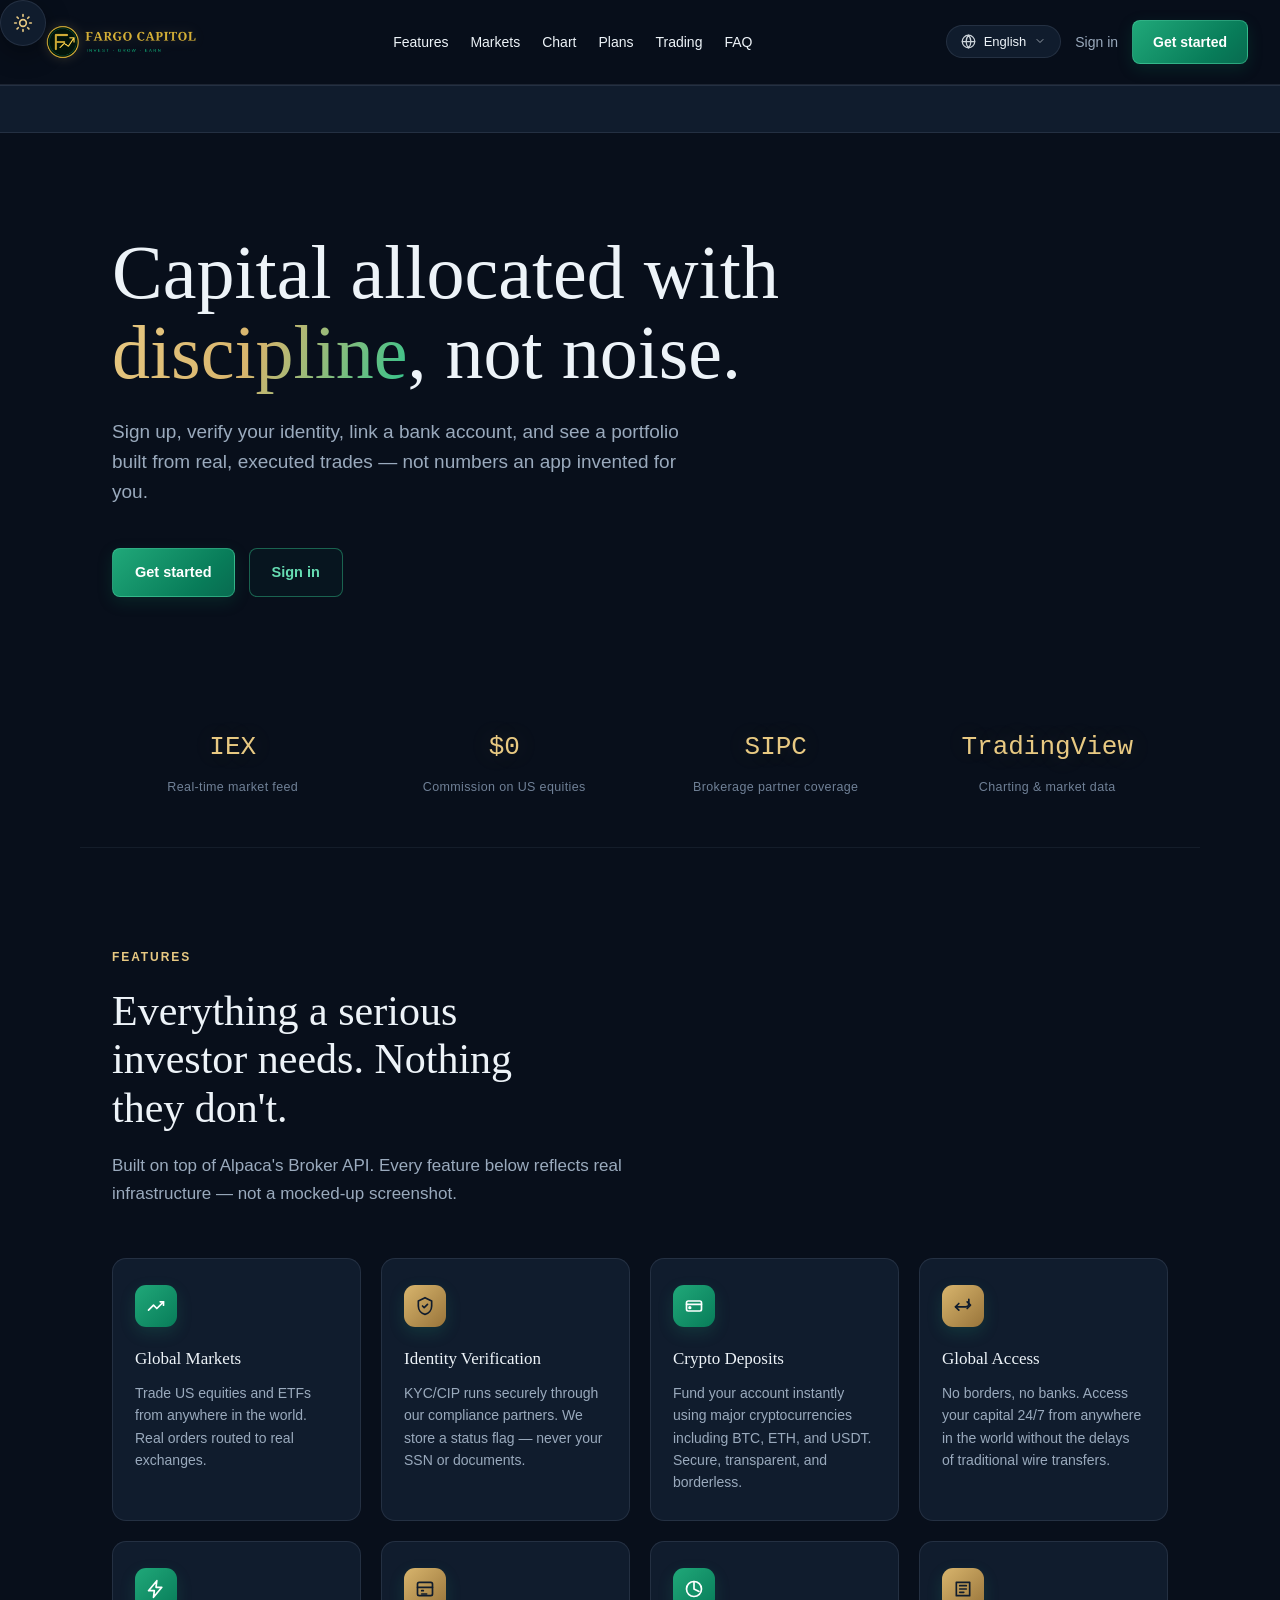
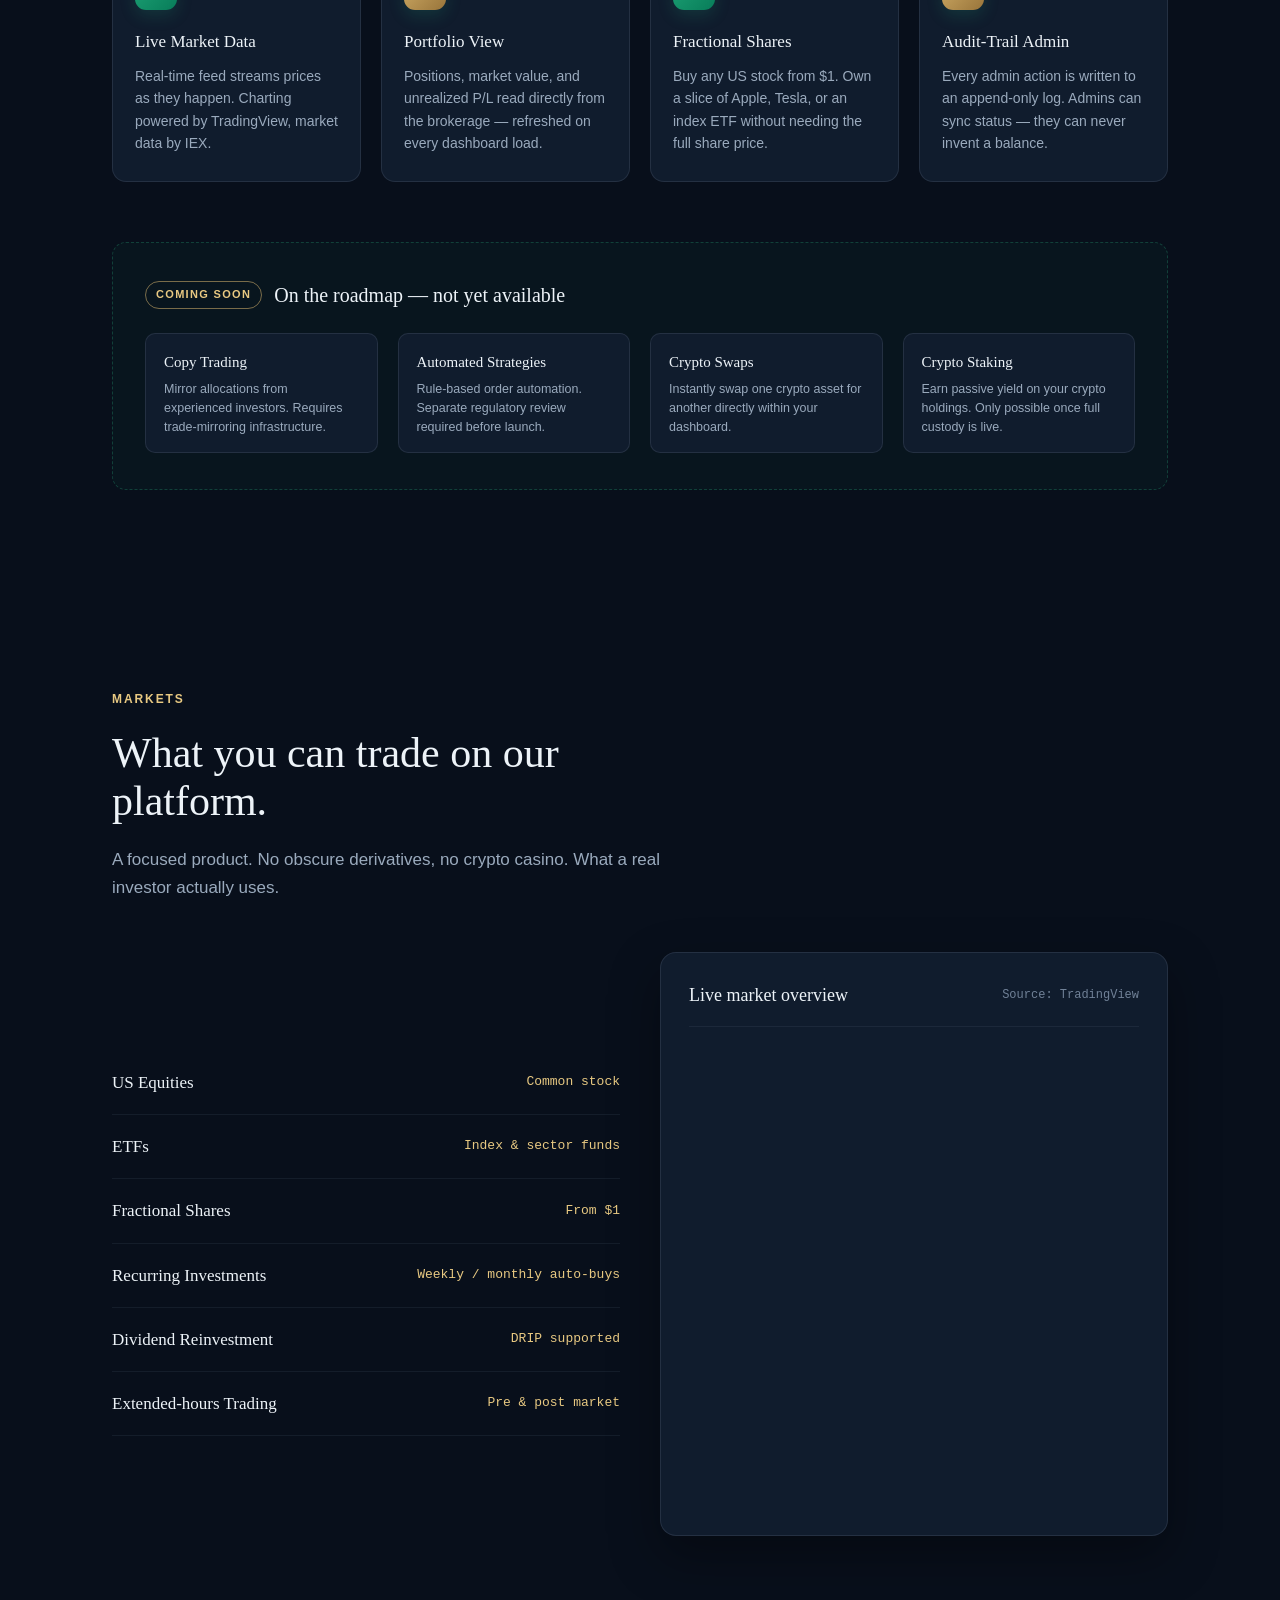
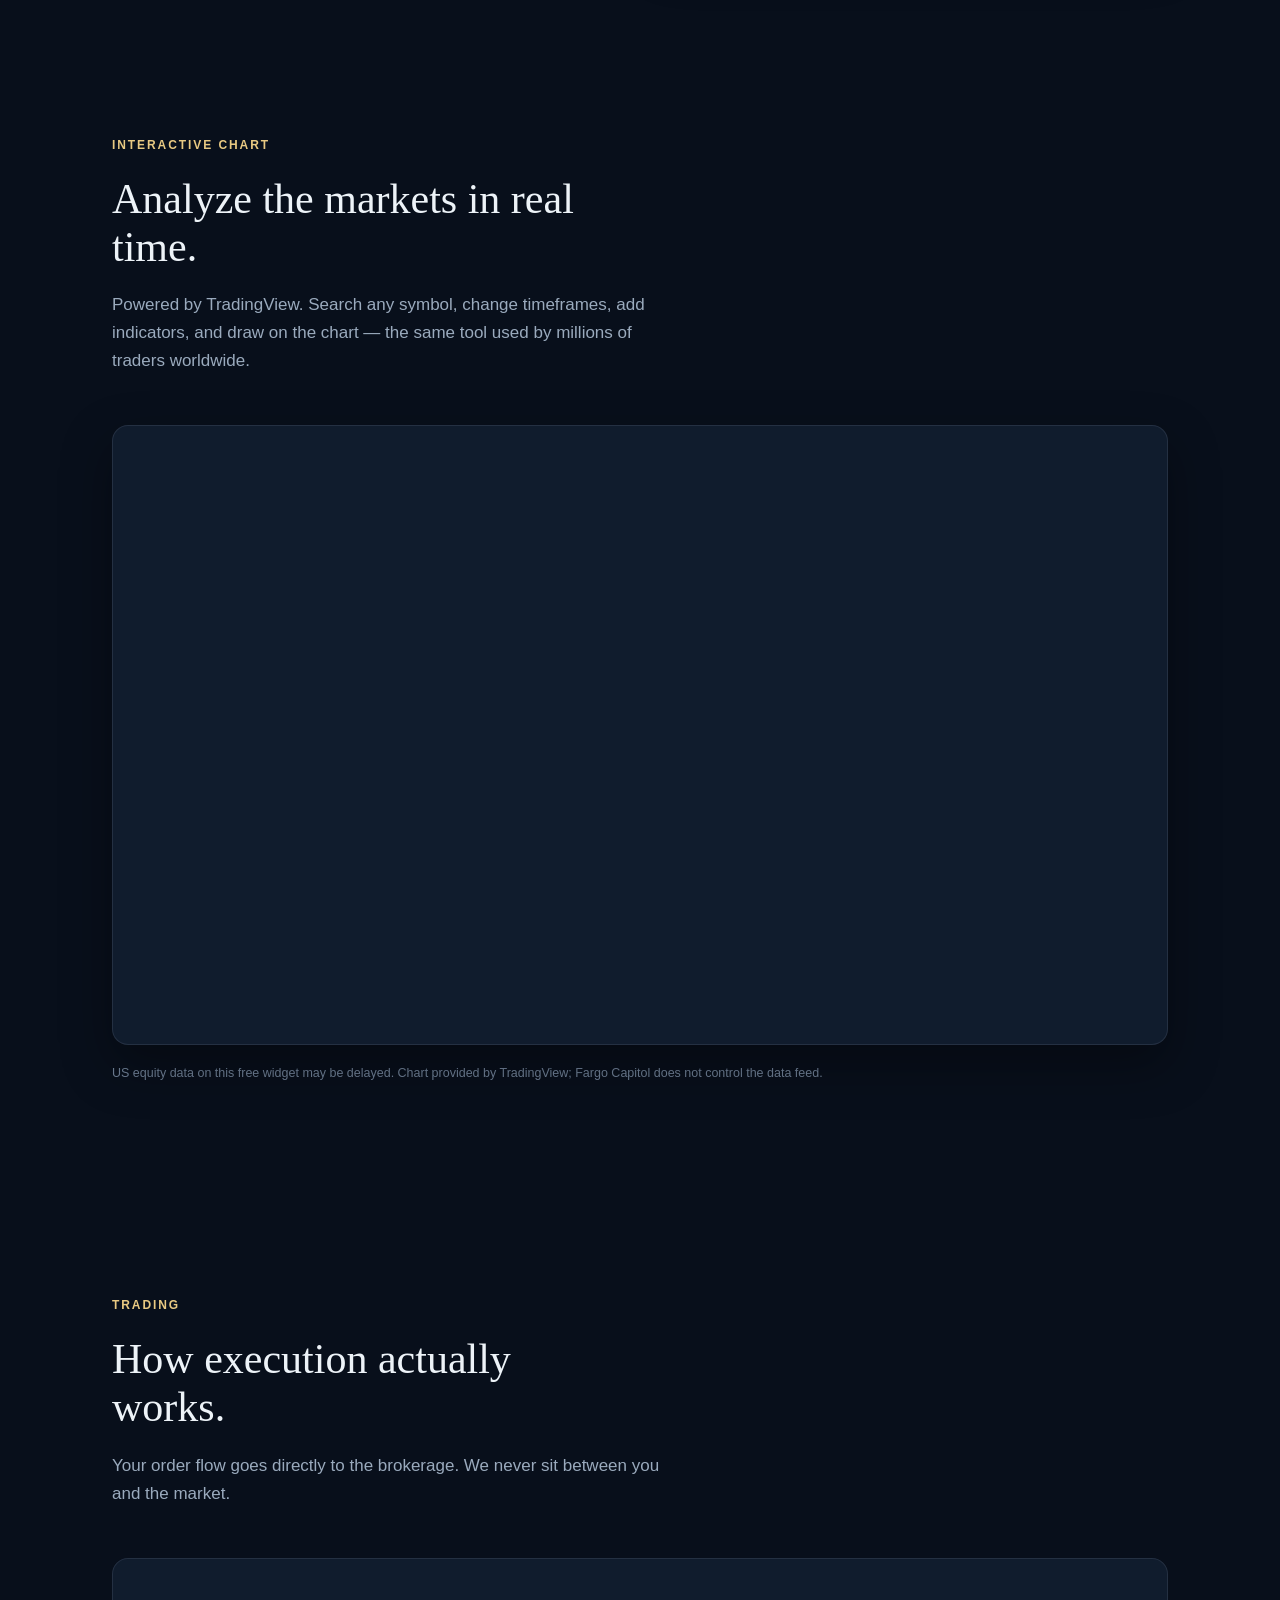
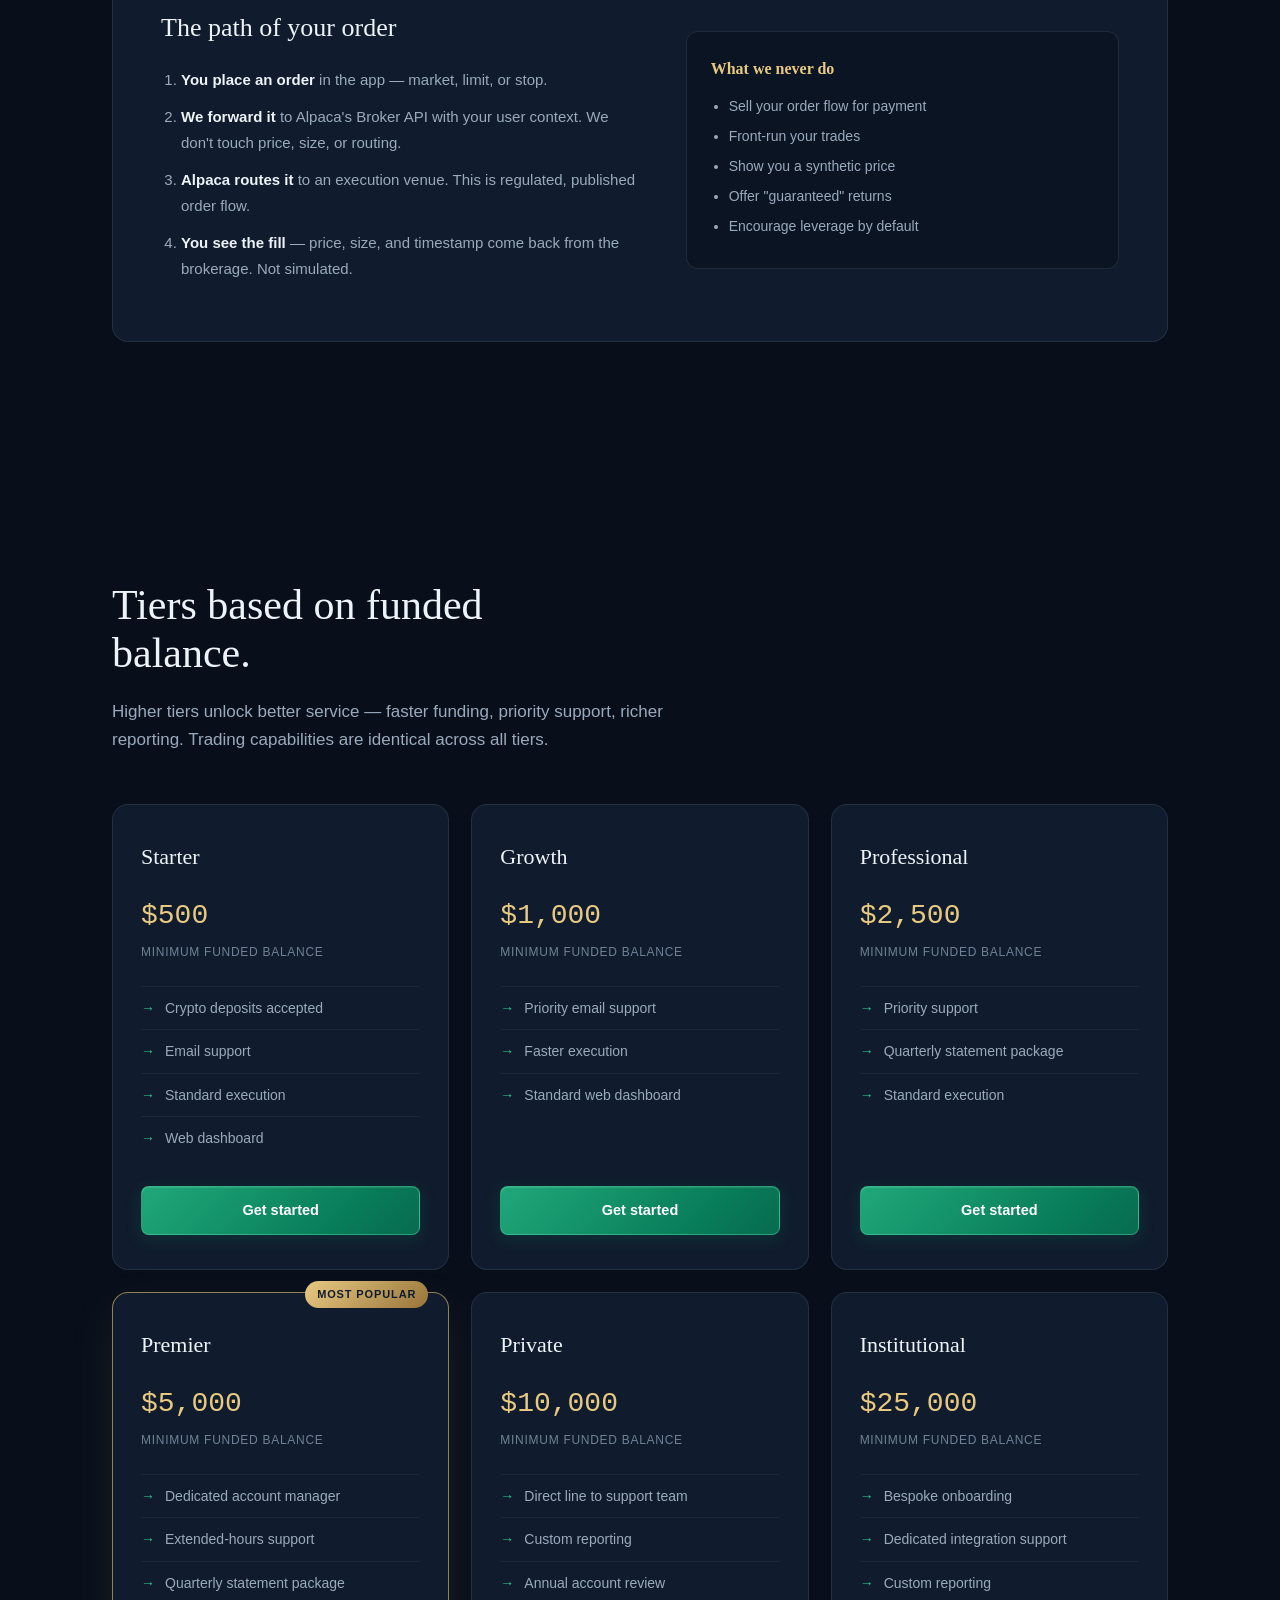
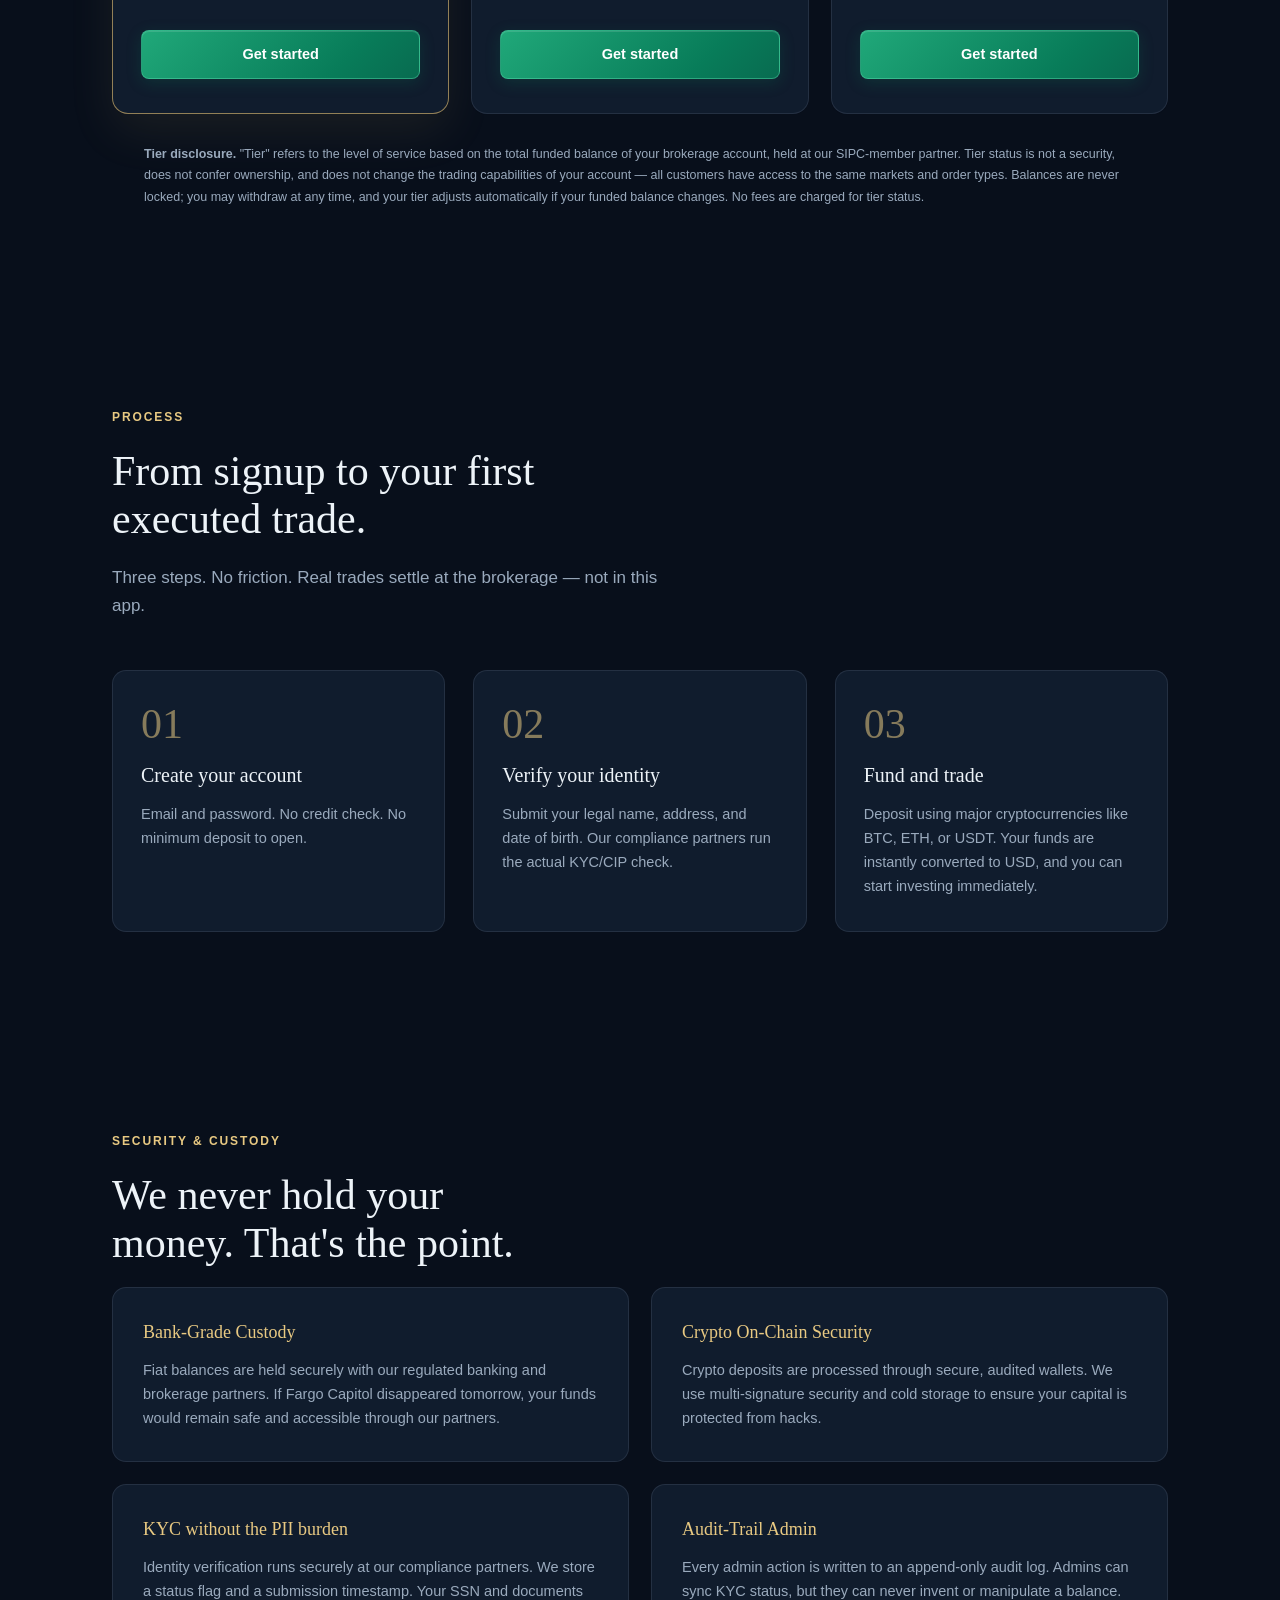
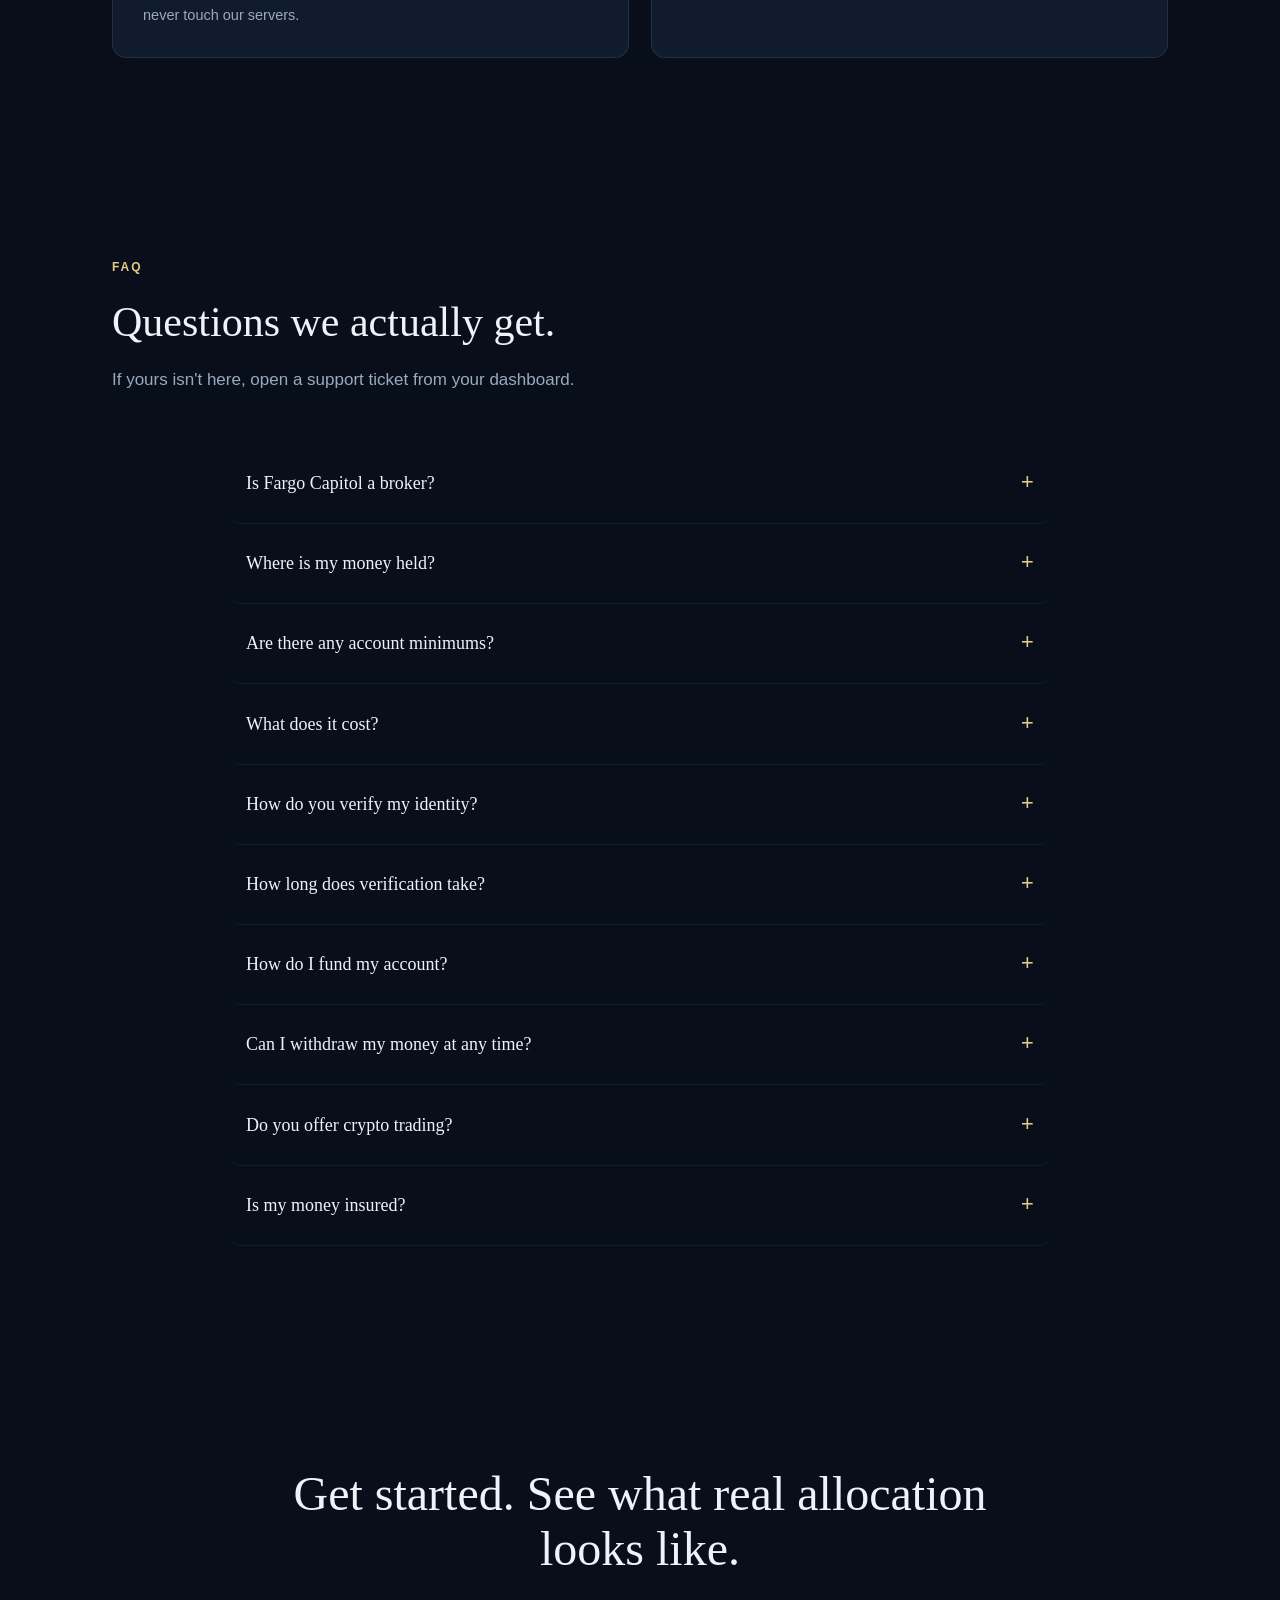
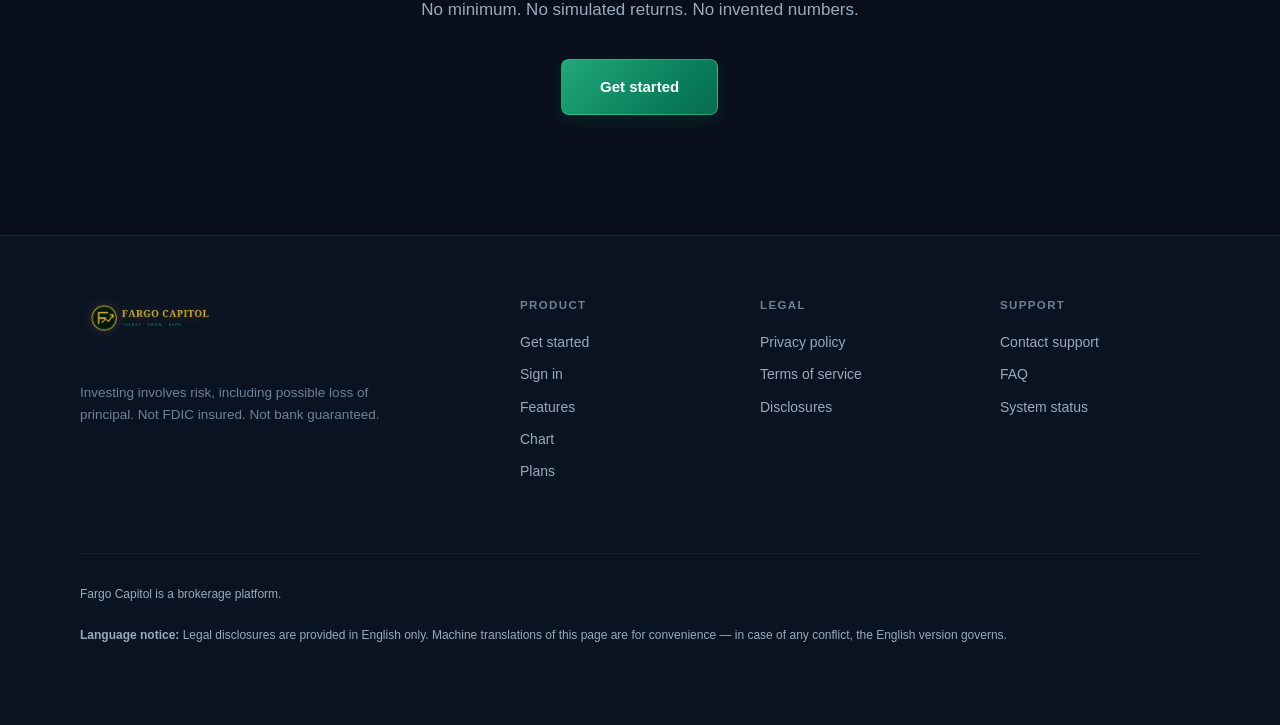
==== commit 8974be54: "Unify all homepage components with dashboard palette" ====
--- a/index.html
+++ b/index.html
@@ -1164,6 +1164,84 @@
 html[data-theme="light"] .wsc-preloader-status { color:#087f5b !important; }
 </style>
 
+<style id="fargo-home-dashboard-palette-v2">
+/* Exact homepage palette match to dashboard.html */
+:root{
+ --bg:#080f1b!important;--bg-2:#0b1422!important;--panel:#101c2d!important;--panel-solid:#101c2d!important;
+ --line:rgba(148,163,184,.15)!important;--line-soft:rgba(148,163,184,.09)!important;
+ --gold:#d8b56d!important;--gold-bright:#e8c982!important;--gold-deep:#98743a!important;--gold-glow:rgba(216,181,109,.18)!important;
+ --tick-up:#31c48d!important;--tick-down:#f07178!important;--text:#edf3f8!important;--text-dim:#9aaabd!important;--text-dimmer:#708197!important;
+ --accent:#20a879!important;--accent-light:#53d6a6!important;--accent-soft:rgba(32,168,121,.12)!important;
+}
+html[data-theme="light"]{
+ --bg:#f2f5f8!important;--bg-2:#e8edf2!important;--panel:#fff!important;--panel-solid:#fff!important;
+ --line:rgba(51,65,85,.14)!important;--line-soft:rgba(51,65,85,.08)!important;
+ --gold:#98743a!important;--gold-bright:#a98242!important;--gold-deep:#76572b!important;--gold-glow:rgba(152,116,58,.16)!important;
+ --tick-up:#087f5b!important;--tick-down:#c2414b!important;--text:#172536!important;--text-dim:#526477!important;--text-dimmer:#718197!important;
+ --accent:#087f5b!important;--accent-light:#14966e!important;--accent-soft:rgba(8,127,91,.09)!important;
+}
+html,body,.lp-shell{background:#080f1b!important;color:#edf3f8}
+html[data-theme="light"],html[data-theme="light"] body,html[data-theme="light"] .lp-shell{background:#f2f5f8!important;color:#172536}
+.lp-nav{background:rgba(8,15,27,.94)!important;border-color:rgba(148,163,184,.15)!important}
+html[data-theme="light"] .lp-nav{background:rgba(242,245,248,.96)!important}
+.lp-footer{background:rgba(11,20,34,.92)!important;border-color:rgba(148,163,184,.12)!important}
+html[data-theme="light"] .lp-footer{background:rgba(232,237,242,.92)!important}
+.lp-nav-mark,.lp-nav-links a,.lp-section h2,.lp-hero h1,.lp-feature h3,.lp-soon-head h3,.lp-soon-item .name,.lp-market-head h3,.lp-trading h3,.lp-plan h3,.lp-step h3,.lp-faq-item summary{color:var(--text)!important}
+.lp-nav-mark em,.lp-label,.lp-trust-item .value,.lp-markets-list li span,.lp-plan .minimum,.lp-step .num,.lp-footer-grid a:hover,.lp-faq-item summary:after{color:var(--gold-bright)!important}
+.lp-hero h1 em{background:linear-gradient(115deg,#e8c982 0%,#d8b56d 48%,#31c48d 100%)!important;-webkit-background-clip:text!important;background-clip:text!important;color:transparent!important}
+.lp-feature,.lp-soon-item,.lp-market-card,.lp-trading,.lp-plan,.lp-step,.lp-security-card,.lang-menu,.lang-trigger,.tv-ticker-wrapper,.tv-embed-container{
+ background:#101c2d!important;border-color:rgba(148,163,184,.15)!important;color:#edf3f8!important;
+}
+html[data-theme="light"] .lp-feature,html[data-theme="light"] .lp-soon-item,html[data-theme="light"] .lp-market-card,html[data-theme="light"] .lp-trading,html[data-theme="light"] .lp-plan,html[data-theme="light"] .lp-step,html[data-theme="light"] .lp-security-card,html[data-theme="light"] .lang-menu,html[data-theme="light"] .lang-trigger,html[data-theme="light"] .tv-ticker-wrapper,html[data-theme="light"] .tv-embed-container{
+ background:#fff!important;border-color:rgba(51,65,85,.14)!important;color:#172536!important;
+}
+.lp-trading .side{background:#0b1422!important;border-color:rgba(148,163,184,.15)!important}
+html[data-theme="light"] .lp-trading .side{background:#f2f5f8!important}
+.lp-feature:hover,.lp-soon-item:hover,.lp-market-card:hover,.lp-trading:hover,.lp-plan:hover,.lp-step:hover,.lp-security-card:hover,.lp-faq-item:hover,.tv-embed-container:hover{
+ border-color:rgba(49,196,141,.55)!important;
+ box-shadow:0 14px 38px rgba(0,0,0,.2),0 0 0 1px rgba(49,196,141,.10)!important;
+}
+html[data-theme="light"] .lp-feature:hover,html[data-theme="light"] .lp-soon-item:hover,html[data-theme="light"] .lp-market-card:hover,html[data-theme="light"] .lp-trading:hover,html[data-theme="light"] .lp-plan:hover,html[data-theme="light"] .lp-step:hover,html[data-theme="light"] .lp-security-card:hover,html[data-theme="light"] .lp-faq-item:hover,html[data-theme="light"] .tv-embed-container:hover{box-shadow:0 12px 28px rgba(15,23,42,.08)!important}
+.lp-feature .ico,.lp-feature[data-color] .ico{background:linear-gradient(135deg,#20a879,#087c59)!important;color:#fff!important;box-shadow:0 6px 16px rgba(32,168,121,.18)!important}
+.lp-feature:nth-child(4n+2) .ico,.lp-feature:nth-child(4n+4) .ico{background:linear-gradient(135deg,#d8b56d,#98743a)!important;color:#101c2d!important}
+.lp-soon{background:rgba(32,168,121,.045)!important;border-color:rgba(49,196,141,.25)!important}
+.lp-soon-head .badge{color:#e8c982!important;border-color:rgba(216,181,109,.55)!important}
+.lp-plan.featured{border-color:rgba(216,181,109,.65)!important;box-shadow:0 18px 48px rgba(216,181,109,.09)!important}
+.lp-plan .tag{background:linear-gradient(135deg,#e8c982,#98743a)!important;color:#101c2d!important}
+.lp-plan ul li:before{color:#31c48d!important}
+.lp-trading .side h4,.lp-security-card h3{color:#e8c982!important}
+.lp-nav-cta,.lp-hero .actions .btn-solid,.lp-cta .btn-solid,.pwa-install-android-btn{
+ background:linear-gradient(135deg,#20a879,#087c59 72%,#086b50)!important;border:1px solid rgba(83,214,166,.45)!important;color:#fff!important;box-shadow:0 5px 16px rgba(9,140,96,.18)!important
+}
+.lp-nav-cta:hover,.lp-hero .actions .btn-solid:hover,.lp-cta .btn-solid:hover,.pwa-install-android-btn:hover{background:linear-gradient(135deg,#28b987,#0b9067)!important}
+.lang-trigger:hover,.lp-nav-burger:hover{border-color:#31c48d!important;color:#53d6a6!important;box-shadow:0 0 0 1px rgba(49,196,141,.12)!important}
+.lang-menu .item:hover,.lang-menu .item.active{background:rgba(49,196,141,.12)!important}
+.lp-markets-list li,.lp-market-head{border-color:var(--line-soft)!important}
+.lp-trust,.lp-disclosure,.lp-faq-item{border-color:var(--line-soft)!important}
+.lp-faq-item:hover{background:rgba(49,196,141,.045)!important}
+.lp-footer-grid h4{color:var(--text-dimmer)!important}
+.lp-footer-grid a{color:var(--text-dim)!important}
+.lp-hero .subhead,.lp-section .lede,.lp-feature p,.lp-soon-item .desc,.lp-trading ol li,.lp-trading .side ul li,.lp-step p,.lp-security-card p,.lp-faq-item p,.lp-cta p,.lp-disclosure,.lp-tier-disclosure{color:var(--text-dim)!important}
+.wsc-logo-img{filter:drop-shadow(0 0 6px rgba(216,181,109,.2))!important}
+/* Preloader matched to dashboard */
+.wsc-preloader{background:#080f1b!important}
+html[data-theme="light"] .wsc-preloader{background:#f2f5f8!important}
+.wsc-preloader-ring.ring-1{border-top-color:#53d6a6!important;border-right-color:#53d6a6!important;filter:drop-shadow(0 0 7px rgba(49,196,141,.42))!important}
+.wsc-preloader-ring.ring-2{border-top-color:#20a879!important;filter:drop-shadow(0 0 6px rgba(32,168,121,.38))!important}
+.wsc-preloader-ring.ring-3{border-bottom-color:#d8b56d!important;filter:drop-shadow(0 0 6px rgba(216,181,109,.34))!important}
+.wsc-preloader-ring.ring-4{border-top-color:rgba(232,201,130,.72)!important;filter:drop-shadow(0 0 5px rgba(232,201,130,.3))!important}
+.wsc-preloader-logo{background:rgba(16,28,45,.85)!important;border-color:rgba(49,196,141,.38)!important;box-shadow:0 0 0 12px rgba(49,196,141,.045),0 0 40px 12px rgba(49,196,141,.13),0 20px 60px rgba(0,0,0,.22)!important}
+.wsc-preloader-wordmark{color:#e8c982!important;text-shadow:0 0 24px rgba(216,181,109,.22)!important}
+.wsc-preloader-tagline{color:#9aaabd!important}
+.wsc-preloader-tagline .wsc-dot,.wsc-preloader-status{color:#53d6a6!important;text-shadow:0 0 10px rgba(49,196,141,.35)!important}
+html[data-theme="light"] .wsc-preloader-tagline{color:#526477!important}
+html[data-theme="light"] .wsc-preloader-status{color:#087f5b!important}
+/* PWA install sheet accents */
+.pwa-install-sheet{background:#101c2d!important;border-color:rgba(148,163,184,.15)!important}
+.pwa-install-android-btn{background:linear-gradient(135deg,#20a879,#087c59)!important}
+.pwa-install-num{background:rgba(49,196,141,.14)!important;color:#53d6a6!important}
+.pwa-install-step strong,.pwa-inline-icon{color:#e8c982!important}
+</style>
 </head>
 <body>
   <!-- Page preloader -->
